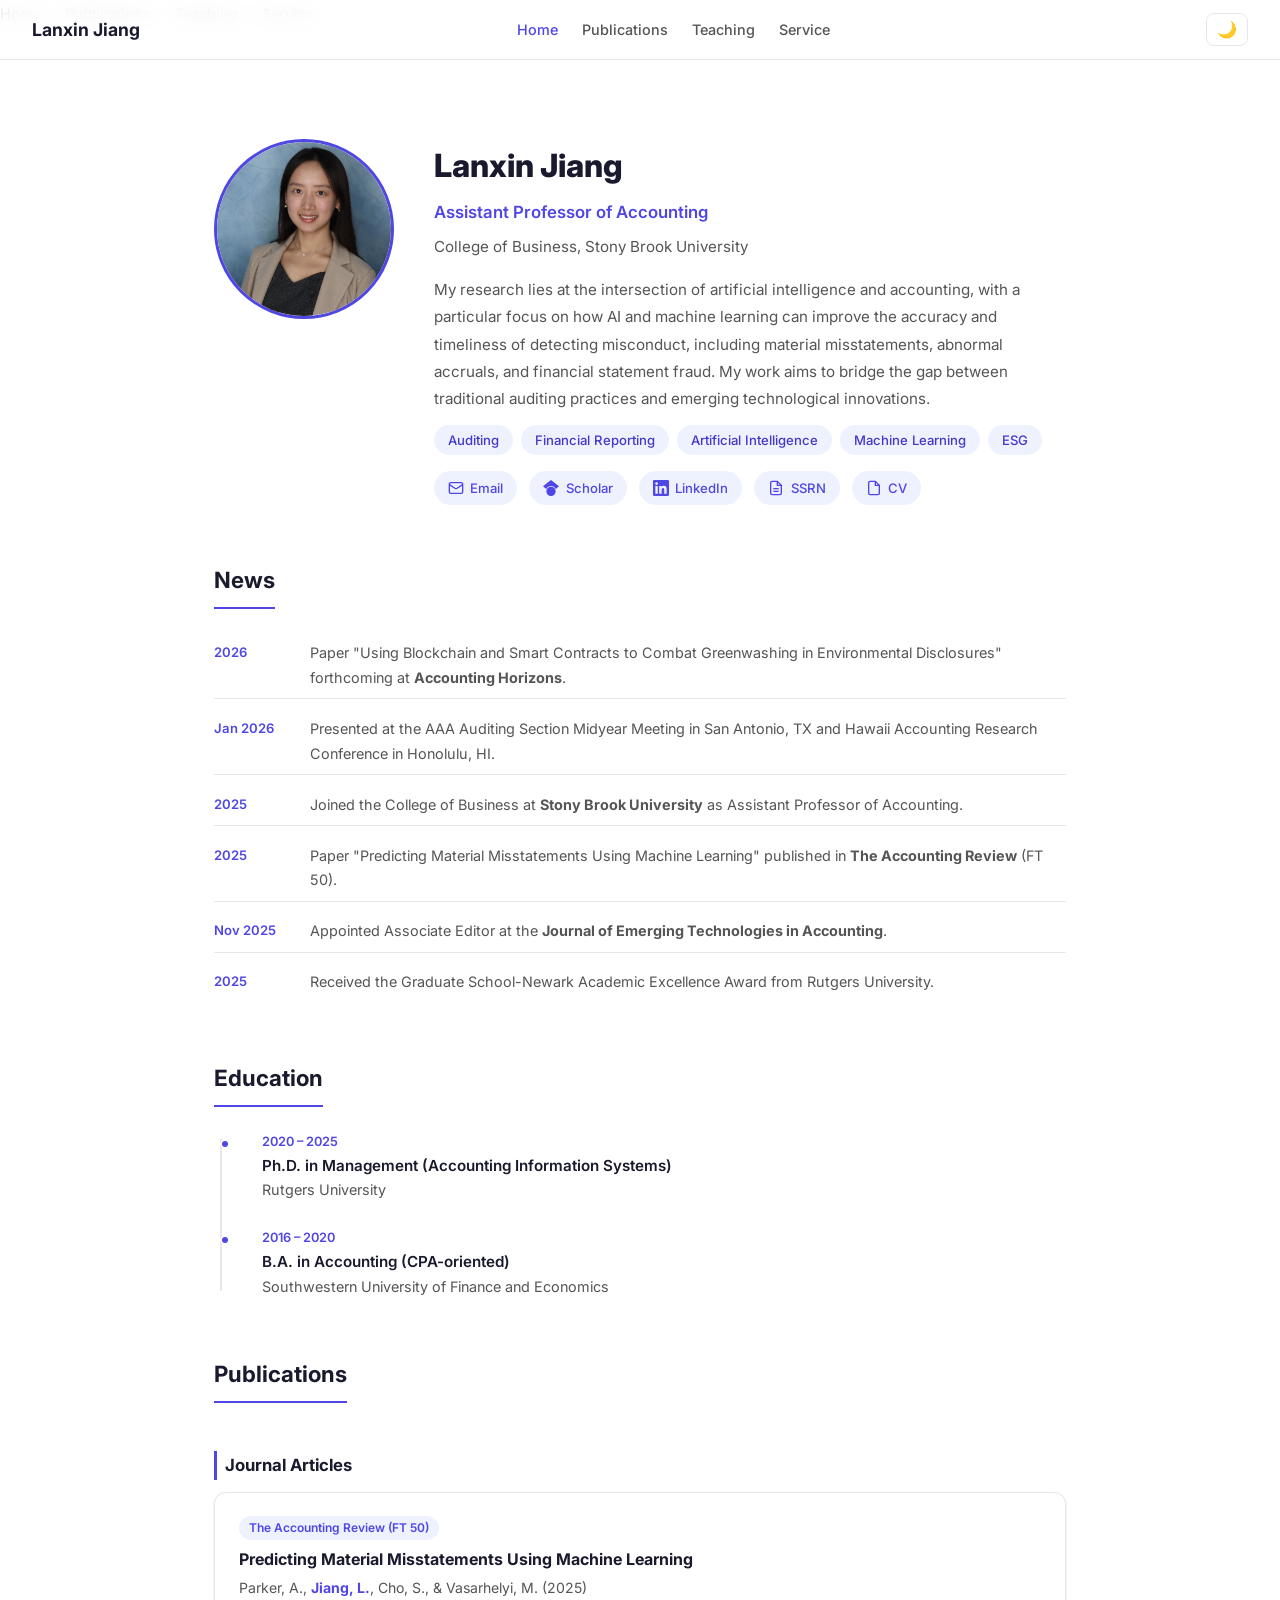
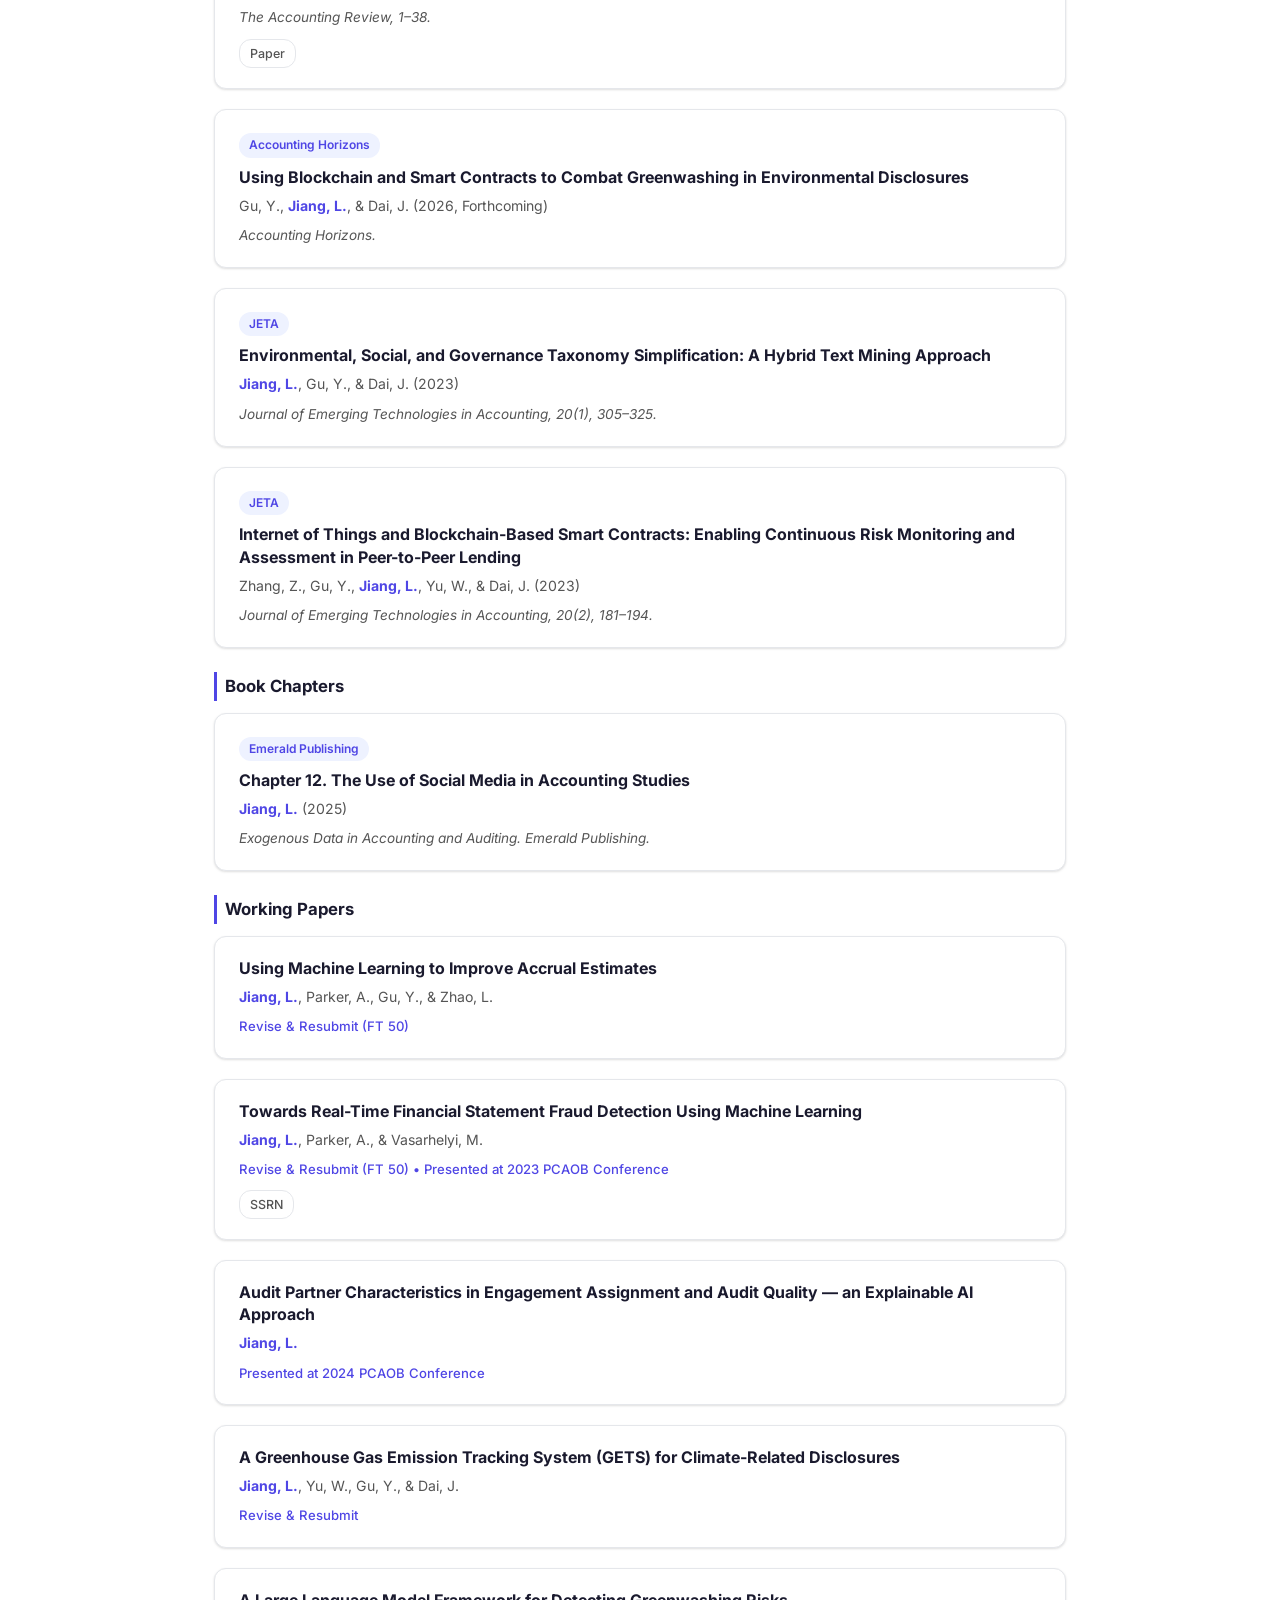
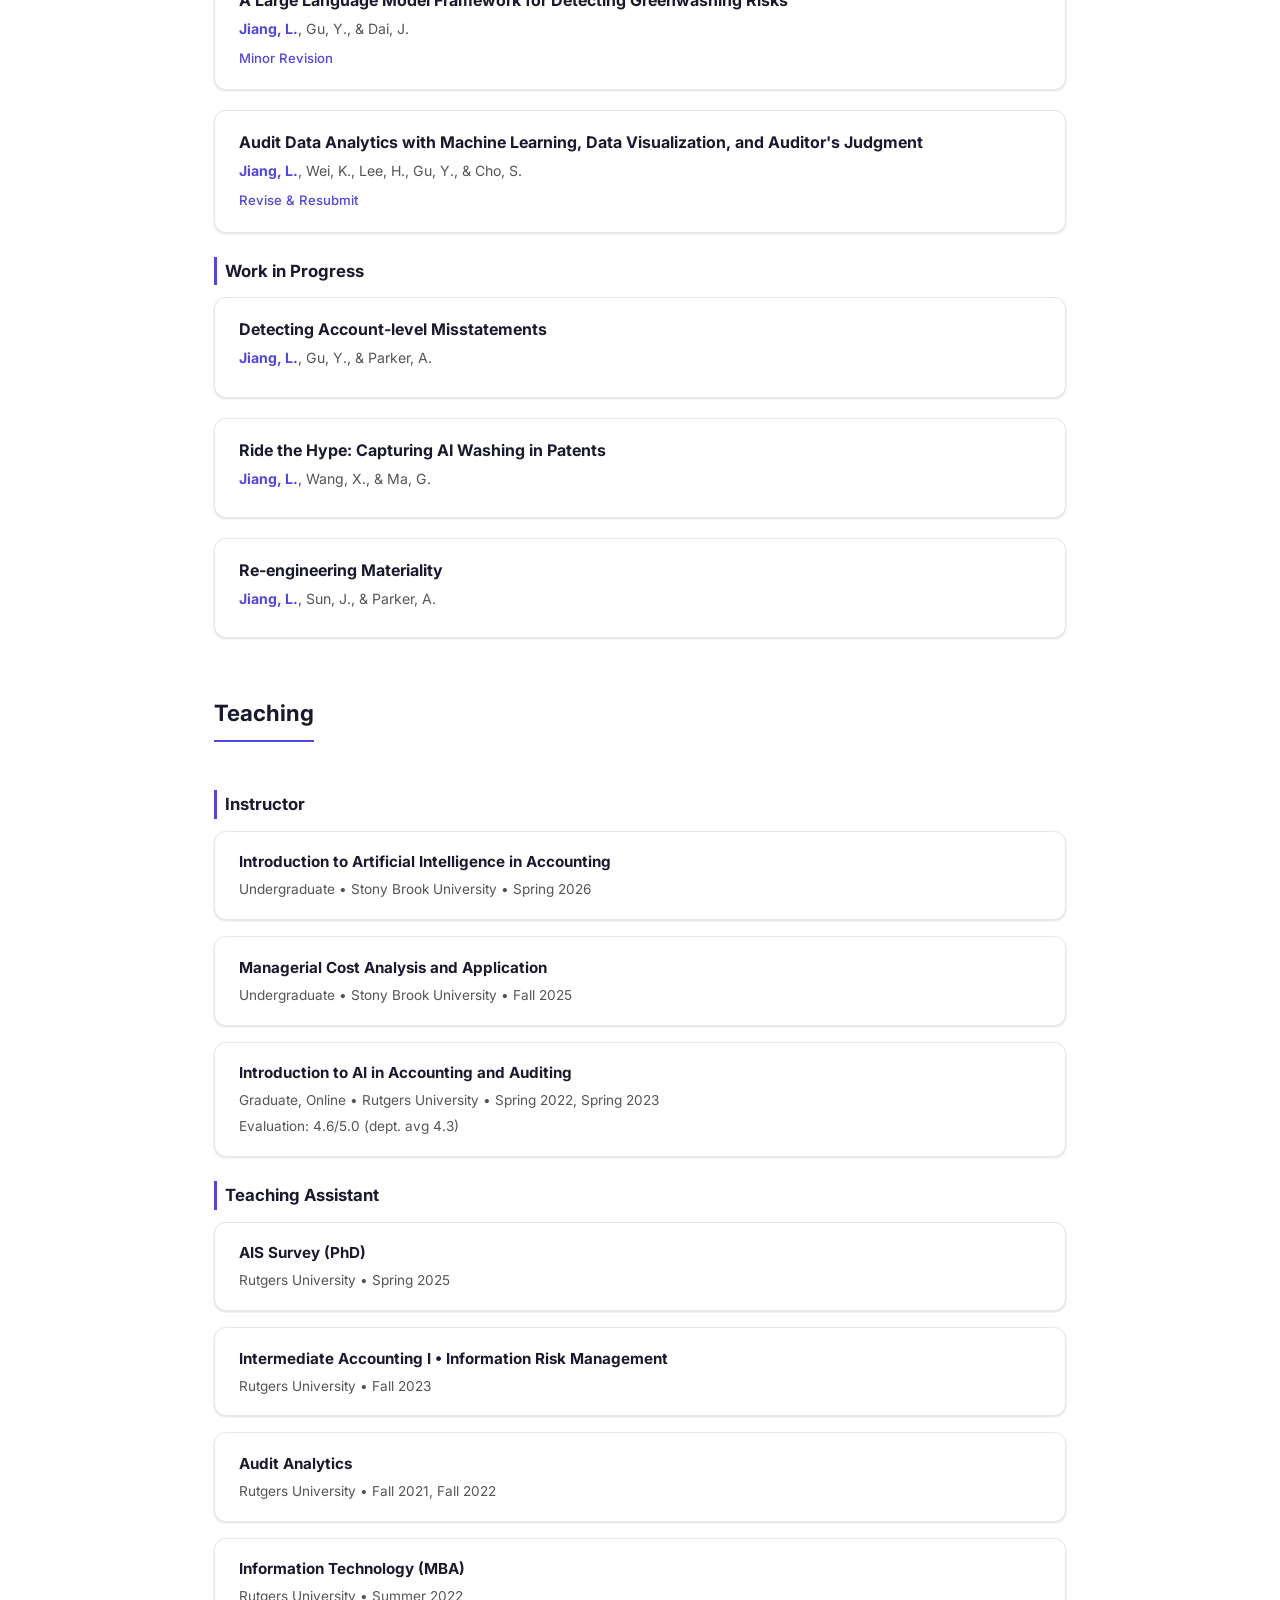
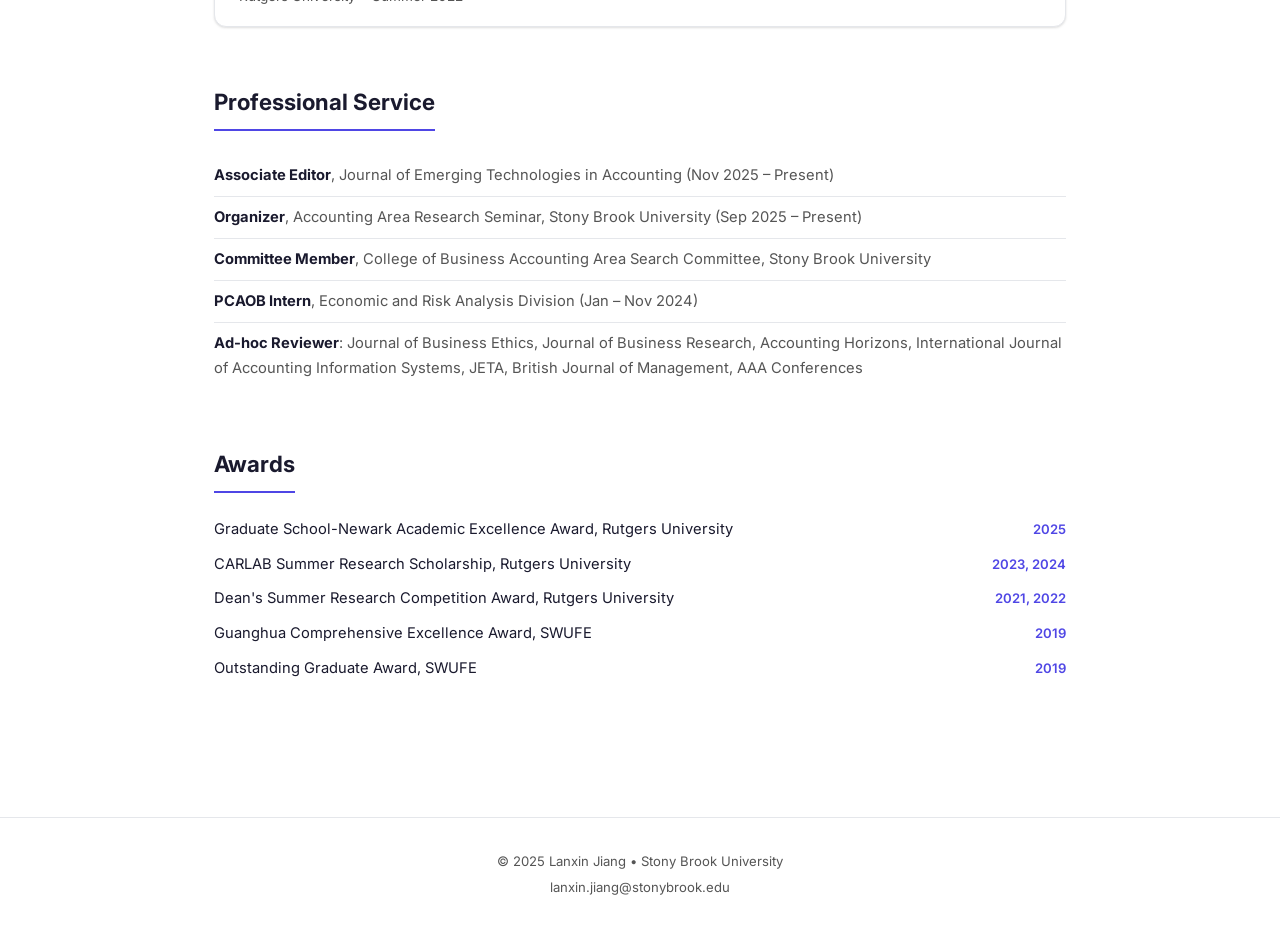
==== index.html @ afe6c214 "Initial commit: personal academic website Co-Authored-By: Claude Opus 4.6 <noreply@anthropic.com>" ====
<!DOCTYPE html>
<html lang="en" data-theme="light">
<head>
  <meta charset="UTF-8">
  <meta name="viewport" content="width=device-width, initial-scale=1.0">
  <title>Lanxin Jiang | Assistant Professor of Accounting</title>
  <meta name="description" content="Lanxin Jiang - Assistant Professor of Accounting at Stony Brook University. Research in AI, auditing, financial reporting, and ESG.">
  <link rel="preconnect" href="https://fonts.googleapis.com">
  <link rel="preconnect" href="https://fonts.gstatic.com" crossorigin>
  <link href="https://fonts.googleapis.com/css2?family=Inter:wght@400;500;600;700;800&display=swap" rel="stylesheet">
  <link rel="stylesheet" href="assets/css/style.css">
  <link rel="icon" href="data:image/svg+xml,<svg xmlns='http://www.w3.org/2000/svg' viewBox='0 0 100 100'><text y='.9em' font-size='90'>📊</text></svg>">
</head>
<body>

<!-- Navigation -->
<nav class="navbar">
  <a href="#" class="nav-brand">Lanxin Jiang</a>
  <ul class="nav-links desktop">
    <li><a href="#about" class="active">Home</a></li>
    <li><a href="#publications">Publications</a></li>
    <li><a href="#teaching">Teaching</a></li>
    <li><a href="#service">Service</a></li>
  </ul>
  <div style="display:flex;align-items:center;gap:0.75rem;">
    <button class="theme-toggle" id="theme-toggle" aria-label="Toggle theme">🌙</button>
    <button class="menu-btn" id="menu-btn" aria-label="Menu">☰</button>
  </div>
</nav>

<!-- Mobile Nav -->
<ul class="nav-links mobile hidden" id="nav-mobile">
  <li><a href="#about">Home</a></li>
  <li><a href="#publications">Publications</a></li>
  <li><a href="#teaching">Teaching</a></li>
  <li><a href="#service">Service</a></li>
</ul>

<main class="container">

  <!-- Hero Section -->
  <section class="hero" id="about">
    <img src="assets/images/avatar.jpg" alt="Lanxin Jiang" class="avatar">
    <div class="hero-text">
      <h1>Lanxin Jiang</h1>
      <p class="title">Assistant Professor of Accounting</p>
      <p class="affiliation">College of Business, Stony Brook University</p>
      <p class="bio">
        My research lies at the intersection of artificial intelligence and accounting, with a particular focus on how AI and machine learning can improve the accuracy and timeliness of detecting misconduct, including material misstatements, abnormal accruals, and financial statement fraud. My work aims to bridge the gap between traditional auditing practices and emerging technological innovations.
      </p>
      <div class="tags">
        <span class="tag">Auditing</span>
        <span class="tag">Financial Reporting</span>
        <span class="tag">Artificial Intelligence</span>
        <span class="tag">Machine Learning</span>
        <span class="tag">ESG</span>
      </div>
      <div class="social-links">
        <a href="mailto:lanxin.jiang@stonybrook.edu">
          <svg viewBox="0 0 24 24" fill="none" stroke="currentColor" stroke-width="2"><rect x="2" y="4" width="20" height="16" rx="2"/><path d="m22 7-8.97 5.7a1.94 1.94 0 0 1-2.06 0L2 7"/></svg>
          Email
        </a>
        <a href="https://scholar.google.com/citations?user=8lEhc_EAAAAJ&hl=en" target="_blank">
          <svg viewBox="0 0 24 24" fill="currentColor"><path d="M12 24a7 7 0 1 1 0-14 7 7 0 0 1 0 14zm0-24L0 9.5l4.838 3.94A8 8 0 0 1 12 9a8 8 0 0 1 7.162 4.44L24 9.5z"/></svg>
          Scholar
        </a>
        <a href="https://www.linkedin.com/in/lanxin-jiang/" target="_blank">
          <svg viewBox="0 0 24 24" fill="currentColor"><path d="M20.447 20.452h-3.554v-5.569c0-1.328-.027-3.037-1.852-3.037-1.853 0-2.136 1.445-2.136 2.939v5.667H9.351V9h3.414v1.561h.046c.477-.9 1.637-1.85 3.37-1.85 3.601 0 4.267 2.37 4.267 5.455v6.286zM5.337 7.433a2.062 2.062 0 0 1-2.063-2.065 2.064 2.064 0 1 1 2.063 2.065zm1.782 13.019H3.555V9h3.564v11.452zM22.225 0H1.771C.792 0 0 .774 0 1.729v20.542C0 23.227.792 24 1.771 24h20.451C23.2 24 24 23.227 24 22.271V1.729C24 .774 23.2 0 22.222 0h.003z"/></svg>
          LinkedIn
        </a>
        <a href="https://papers.ssrn.com/sol3/cf_dev/AbsByAuth.cfm?per_id=4017853" target="_blank">
          <svg viewBox="0 0 24 24" fill="none" stroke="currentColor" stroke-width="2"><path d="M14 2H6a2 2 0 0 0-2 2v16a2 2 0 0 0 2 2h12a2 2 0 0 0 2-2V8z"/><polyline points="14 2 14 8 20 8"/><line x1="16" y1="13" x2="8" y2="13"/><line x1="16" y1="17" x2="8" y2="17"/></svg>
          SSRN
        </a>
        <a href="https://www.stonybrook.edu/commcms/business/_cv/faculty/LANJIANG.pdf" target="_blank">
          <svg viewBox="0 0 24 24" fill="none" stroke="currentColor" stroke-width="2"><path d="M14 2H6a2 2 0 0 0-2 2v16a2 2 0 0 0 2 2h12a2 2 0 0 0 2-2V8z"/><polyline points="14 2 14 8 20 8"/></svg>
          CV
        </a>
      </div>
    </div>
  </section>

  <!-- News Section -->
  <section class="section" id="news">
    <h2 class="section-title">News</h2>
    <div class="news-list">
      <div class="news-item">
        <span class="news-date">2026</span>
        <span class="news-text">Paper "Using Blockchain and Smart Contracts to Combat Greenwashing in Environmental Disclosures" forthcoming at <strong>Accounting Horizons</strong>.</span>
      </div>
      <div class="news-item">
        <span class="news-date">Jan 2026</span>
        <span class="news-text">Presented at the AAA Auditing Section Midyear Meeting in San Antonio, TX and Hawaii Accounting Research Conference in Honolulu, HI.</span>
      </div>
      <div class="news-item">
        <span class="news-date">2025</span>
        <span class="news-text">Joined the College of Business at <strong>Stony Brook University</strong> as Assistant Professor of Accounting.</span>
      </div>
      <div class="news-item">
        <span class="news-date">2025</span>
        <span class="news-text">Paper "Predicting Material Misstatements Using Machine Learning" published in <strong>The Accounting Review</strong> (FT 50).</span>
      </div>
      <div class="news-item">
        <span class="news-date">Nov 2025</span>
        <span class="news-text">Appointed Associate Editor at the <strong>Journal of Emerging Technologies in Accounting</strong>.</span>
      </div>
      <div class="news-item">
        <span class="news-date">2025</span>
        <span class="news-text">Received the Graduate School-Newark Academic Excellence Award from Rutgers University.</span>
      </div>
    </div>
  </section>

  <!-- Education Section -->
  <section class="section" id="education">
    <h2 class="section-title">Education</h2>
    <div class="timeline">
      <div class="timeline-item">
        <div class="year">2020 &ndash; 2025</div>
        <div class="degree">Ph.D. in Management (Accounting Information Systems)</div>
        <div class="school">Rutgers University</div>
      </div>
      <div class="timeline-item">
        <div class="year">2016 &ndash; 2020</div>
        <div class="degree">B.A. in Accounting (CPA-oriented)</div>
        <div class="school">Southwestern University of Finance and Economics</div>
      </div>
    </div>
  </section>

  <!-- Publications Section -->
  <section class="section" id="publications">
    <h2 class="section-title">Publications</h2>

    <div class="pub-section-label">Journal Articles</div>
    <div class="pub-list">

      <div class="pub-card">
        <span class="pub-venue">The Accounting Review (FT 50)</span>
        <div class="pub-title">Predicting Material Misstatements Using Machine Learning</div>
        <div class="pub-authors">Parker, A., <span class="me">Jiang, L.</span>, Cho, S., &amp; Vasarhelyi, M. (2025)</div>
        <div class="pub-detail">The Accounting Review, 1&ndash;38.</div>
        <div class="pub-links">
          <a href="https://papers.ssrn.com/sol3/papers.cfm?abstract_id=4003621" target="_blank">Paper</a>
        </div>
      </div>

      <div class="pub-card">
        <span class="pub-venue">Accounting Horizons</span>
        <div class="pub-title">Using Blockchain and Smart Contracts to Combat Greenwashing in Environmental Disclosures</div>
        <div class="pub-authors">Gu, Y., <span class="me">Jiang, L.</span>, &amp; Dai, J. (2026, Forthcoming)</div>
        <div class="pub-detail">Accounting Horizons.</div>
      </div>

      <div class="pub-card">
        <span class="pub-venue">JETA</span>
        <div class="pub-title">Environmental, Social, and Governance Taxonomy Simplification: A Hybrid Text Mining Approach</div>
        <div class="pub-authors"><span class="me">Jiang, L.</span>, Gu, Y., &amp; Dai, J. (2023)</div>
        <div class="pub-detail">Journal of Emerging Technologies in Accounting, 20(1), 305&ndash;325.</div>
      </div>

      <div class="pub-card">
        <span class="pub-venue">JETA</span>
        <div class="pub-title">Internet of Things and Blockchain-Based Smart Contracts: Enabling Continuous Risk Monitoring and Assessment in Peer-to-Peer Lending</div>
        <div class="pub-authors">Zhang, Z., Gu, Y., <span class="me">Jiang, L.</span>, Yu, W., &amp; Dai, J. (2023)</div>
        <div class="pub-detail">Journal of Emerging Technologies in Accounting, 20(2), 181&ndash;194.</div>
      </div>
    </div>

    <div class="pub-section-label">Book Chapters</div>
    <div class="pub-list">
      <div class="pub-card">
        <span class="pub-venue">Emerald Publishing</span>
        <div class="pub-title">Chapter 12. The Use of Social Media in Accounting Studies</div>
        <div class="pub-authors"><span class="me">Jiang, L.</span> (2025)</div>
        <div class="pub-detail">Exogenous Data in Accounting and Auditing. Emerald Publishing.</div>
      </div>
    </div>

    <div class="pub-section-label">Working Papers</div>
    <div class="pub-list">

      <div class="pub-card">
        <div class="pub-title">Using Machine Learning to Improve Accrual Estimates</div>
        <div class="pub-authors"><span class="me">Jiang, L.</span>, Parker, A., Gu, Y., &amp; Zhao, L.</div>
        <div class="pub-note">Revise &amp; Resubmit (FT 50)</div>
      </div>

      <div class="pub-card">
        <div class="pub-title">Towards Real-Time Financial Statement Fraud Detection Using Machine Learning</div>
        <div class="pub-authors"><span class="me">Jiang, L.</span>, Parker, A., &amp; Vasarhelyi, M.</div>
        <div class="pub-note">Revise &amp; Resubmit (FT 50) &bull; Presented at 2023 PCAOB Conference</div>
        <div class="pub-links">
          <a href="https://papers.ssrn.com/sol3/papers.cfm?abstract_id=4003621" target="_blank">SSRN</a>
        </div>
      </div>

      <div class="pub-card">
        <div class="pub-title">Audit Partner Characteristics in Engagement Assignment and Audit Quality &mdash; an Explainable AI Approach</div>
        <div class="pub-authors"><span class="me">Jiang, L.</span></div>
        <div class="pub-note">Presented at 2024 PCAOB Conference</div>
      </div>

      <div class="pub-card">
        <div class="pub-title">A Greenhouse Gas Emission Tracking System (GETS) for Climate-Related Disclosures</div>
        <div class="pub-authors"><span class="me">Jiang, L.</span>, Yu, W., Gu, Y., &amp; Dai, J.</div>
        <div class="pub-note">Revise &amp; Resubmit</div>
      </div>

      <div class="pub-card">
        <div class="pub-title">A Large Language Model Framework for Detecting Greenwashing Risks</div>
        <div class="pub-authors"><span class="me">Jiang, L.</span>, Gu, Y., &amp; Dai, J.</div>
        <div class="pub-note">Minor Revision</div>
      </div>

      <div class="pub-card">
        <div class="pub-title">Audit Data Analytics with Machine Learning, Data Visualization, and Auditor's Judgment</div>
        <div class="pub-authors"><span class="me">Jiang, L.</span>, Wei, K., Lee, H., Gu, Y., &amp; Cho, S.</div>
        <div class="pub-note">Revise &amp; Resubmit</div>
      </div>
    </div>

    <div class="pub-section-label">Work in Progress</div>
    <div class="pub-list">
      <div class="pub-card">
        <div class="pub-title">Detecting Account-level Misstatements</div>
        <div class="pub-authors"><span class="me">Jiang, L.</span>, Gu, Y., &amp; Parker, A.</div>
      </div>
      <div class="pub-card">
        <div class="pub-title">Ride the Hype: Capturing AI Washing in Patents</div>
        <div class="pub-authors"><span class="me">Jiang, L.</span>, Wang, X., &amp; Ma, G.</div>
      </div>
      <div class="pub-card">
        <div class="pub-title">Re-engineering Materiality</div>
        <div class="pub-authors"><span class="me">Jiang, L.</span>, Sun, J., &amp; Parker, A.</div>
      </div>
    </div>
  </section>

  <!-- Teaching Section -->
  <section class="section" id="teaching">
    <h2 class="section-title">Teaching</h2>

    <div class="pub-section-label">Instructor</div>
    <div class="teaching-list">
      <div class="teaching-card">
        <div class="course-name">Introduction to Artificial Intelligence in Accounting</div>
        <div class="course-meta">Undergraduate &bull; Stony Brook University &bull; Spring 2026</div>
      </div>
      <div class="teaching-card">
        <div class="course-name">Managerial Cost Analysis and Application</div>
        <div class="course-meta">Undergraduate &bull; Stony Brook University &bull; Fall 2025</div>
      </div>
      <div class="teaching-card">
        <div class="course-name">Introduction to AI in Accounting and Auditing</div>
        <div class="course-meta">Graduate, Online &bull; Rutgers University &bull; Spring 2022, Spring 2023</div>
        <div class="course-meta">Evaluation: 4.6/5.0 (dept. avg 4.3)</div>
      </div>
    </div>

    <div class="pub-section-label" style="margin-top:1.5rem">Teaching Assistant</div>
    <div class="teaching-list">
      <div class="teaching-card">
        <div class="course-name">AIS Survey (PhD)</div>
        <div class="course-meta">Rutgers University &bull; Spring 2025</div>
      </div>
      <div class="teaching-card">
        <div class="course-name">Intermediate Accounting I &bull; Information Risk Management</div>
        <div class="course-meta">Rutgers University &bull; Fall 2023</div>
      </div>
      <div class="teaching-card">
        <div class="course-name">Audit Analytics</div>
        <div class="course-meta">Rutgers University &bull; Fall 2021, Fall 2022</div>
      </div>
      <div class="teaching-card">
        <div class="course-name">Information Technology (MBA)</div>
        <div class="course-meta">Rutgers University &bull; Summer 2022</div>
      </div>
    </div>
  </section>

  <!-- Service Section -->
  <section class="section" id="service">
    <h2 class="section-title">Professional Service</h2>
    <ul class="service-list">
      <li><strong>Associate Editor</strong>, Journal of Emerging Technologies in Accounting (Nov 2025 &ndash; Present)</li>
      <li><strong>Organizer</strong>, Accounting Area Research Seminar, Stony Brook University (Sep 2025 &ndash; Present)</li>
      <li><strong>Committee Member</strong>, College of Business Accounting Area Search Committee, Stony Brook University</li>
      <li><strong>PCAOB Intern</strong>, Economic and Risk Analysis Division (Jan &ndash; Nov 2024)</li>
      <li><strong>Ad-hoc Reviewer</strong>: Journal of Business Ethics, Journal of Business Research, Accounting Horizons, International Journal of Accounting Information Systems, JETA, British Journal of Management, AAA Conferences</li>
    </ul>
  </section>

  <!-- Awards Section -->
  <section class="section" id="awards">
    <h2 class="section-title">Awards</h2>
    <div class="award-list">
      <div class="award-item">
        <span class="award-name">Graduate School-Newark Academic Excellence Award, Rutgers University</span>
        <span class="award-year">2025</span>
      </div>
      <div class="award-item">
        <span class="award-name">CARLAB Summer Research Scholarship, Rutgers University</span>
        <span class="award-year">2023, 2024</span>
      </div>
      <div class="award-item">
        <span class="award-name">Dean's Summer Research Competition Award, Rutgers University</span>
        <span class="award-year">2021, 2022</span>
      </div>
      <div class="award-item">
        <span class="award-name">Guanghua Comprehensive Excellence Award, SWUFE</span>
        <span class="award-year">2019</span>
      </div>
      <div class="award-item">
        <span class="award-name">Outstanding Graduate Award, SWUFE</span>
        <span class="award-year">2019</span>
      </div>
    </div>
  </section>

</main>

<!-- Footer -->
<footer class="footer">
  <p>&copy; 2025 Lanxin Jiang &bull; Stony Brook University</p>
  <p style="margin-top:0.25rem;">lanxin.jiang@stonybrook.edu</p>
</footer>

<script src="assets/js/main.js"></script>
</body>
</html>
---- assets/css/style.css ----
/* ===== CSS Variables & Theme ===== */
:root {
  --bg: #ffffff;
  --bg-secondary: #f8f9fa;
  --text: #1a1a2e;
  --text-secondary: #555;
  --accent: #4f46e5;
  --accent-light: #6366f1;
  --accent-bg: #eef2ff;
  --border: #e5e7eb;
  --card-bg: #ffffff;
  --card-shadow: 0 1px 3px rgba(0,0,0,0.08), 0 1px 2px rgba(0,0,0,0.06);
  --card-shadow-hover: 0 4px 12px rgba(0,0,0,0.1);
  --tag-bg: #eef2ff;
  --tag-text: #4338ca;
  --nav-bg: rgba(255,255,255,0.85);
  --timeline-line: #e5e7eb;
  --section-gap: 3.5rem;
}

[data-theme="dark"] {
  --bg: #0f172a;
  --bg-secondary: #1e293b;
  --text: #e2e8f0;
  --text-secondary: #94a3b8;
  --accent: #818cf8;
  --accent-light: #a5b4fc;
  --accent-bg: rgba(99,102,241,0.15);
  --border: #334155;
  --card-bg: #1e293b;
  --card-shadow: 0 1px 3px rgba(0,0,0,0.3);
  --card-shadow-hover: 0 4px 12px rgba(0,0,0,0.4);
  --tag-bg: rgba(99,102,241,0.2);
  --tag-text: #a5b4fc;
  --nav-bg: rgba(15,23,42,0.85);
  --timeline-line: #334155;
}

/* ===== Reset & Base ===== */
*, *::before, *::after { box-sizing: border-box; margin: 0; padding: 0; }

html { scroll-behavior: smooth; }

body {
  font-family: 'Inter', -apple-system, BlinkMacSystemFont, 'Segoe UI', sans-serif;
  background: var(--bg);
  color: var(--text);
  line-height: 1.7;
  transition: background 0.3s, color 0.3s;
}

a { color: var(--accent); text-decoration: none; transition: color 0.2s; }
a:hover { color: var(--accent-light); }

img { max-width: 100%; display: block; }

/* ===== Navigation ===== */
.navbar {
  position: fixed; top: 0; left: 0; right: 0; z-index: 100;
  background: var(--nav-bg);
  backdrop-filter: blur(12px);
  border-bottom: 1px solid var(--border);
  padding: 0 2rem;
  height: 60px;
  display: flex; align-items: center; justify-content: space-between;
}

.nav-brand {
  font-weight: 700; font-size: 1.1rem; color: var(--text);
}

.nav-links { display: flex; align-items: center; gap: 1.5rem; list-style: none; }
.nav-links a { color: var(--text-secondary); font-size: 0.9rem; font-weight: 500; }
.nav-links a:hover, .nav-links a.active { color: var(--accent); }

.theme-toggle {
  background: none; border: 1px solid var(--border); border-radius: 8px;
  padding: 6px 10px; cursor: pointer; font-size: 1rem;
  color: var(--text); transition: all 0.2s;
}
.theme-toggle:hover { border-color: var(--accent); }

.menu-btn { display: none; background: none; border: none; font-size: 1.4rem; cursor: pointer; color: var(--text); }

/* ===== Main Container ===== */
.container { max-width: 900px; margin: 0 auto; padding: 80px 1.5rem 3rem; }

/* ===== Hero / Profile ===== */
.hero {
  display: flex; align-items: flex-start; gap: 2.5rem;
  padding: 2rem 0 var(--section-gap);
}

.avatar {
  width: 180px; height: 180px; border-radius: 50%;
  object-fit: cover;
  border: 3px solid var(--accent);
  flex-shrink: 0;
}

.hero-text h1 { font-size: 2rem; font-weight: 800; margin-bottom: 0.25rem; }
.hero-text .title { color: var(--accent); font-weight: 600; margin-bottom: 0.5rem; font-size: 1.05rem; }
.hero-text .affiliation { color: var(--text-secondary); margin-bottom: 1rem; font-size: 0.95rem; }
.hero-text .bio { color: var(--text-secondary); font-size: 0.95rem; line-height: 1.8; }

.social-links { display: flex; gap: 0.75rem; margin-top: 1rem; flex-wrap: wrap; }
.social-links a {
  display: inline-flex; align-items: center; gap: 0.4rem;
  padding: 6px 14px; border-radius: 20px; font-size: 0.82rem; font-weight: 500;
  background: var(--accent-bg); color: var(--accent);
  transition: all 0.2s;
}
.social-links a:hover { background: var(--accent); color: #fff; }
.social-links a svg { width: 16px; height: 16px; }

/* ===== Section Headings ===== */
.section { margin-bottom: var(--section-gap); }

.section-title {
  font-size: 1.4rem; font-weight: 700; margin-bottom: 1.5rem;
  padding-bottom: 0.5rem;
  border-bottom: 2px solid var(--accent);
  display: inline-block;
}

/* ===== Research Interest Tags ===== */
.tags { display: flex; flex-wrap: wrap; gap: 0.5rem; margin-top: 0.75rem; }
.tag {
  background: var(--tag-bg); color: var(--tag-text);
  padding: 4px 14px; border-radius: 20px; font-size: 0.82rem; font-weight: 500;
}

/* ===== Education & Experience Timeline ===== */
.timeline { position: relative; padding-left: 2rem; }
.timeline::before {
  content: ''; position: absolute; left: 6px; top: 8px; bottom: 8px;
  width: 2px; background: var(--timeline-line);
}
.timeline-item {
  position: relative; margin-bottom: 1.5rem; padding-left: 1rem;
}
.timeline-item::before {
  content: ''; position: absolute; left: -1.65rem; top: 8px;
  width: 10px; height: 10px; border-radius: 50%;
  background: var(--accent); border: 2px solid var(--bg);
}
.timeline-item .year { font-size: 0.8rem; color: var(--accent); font-weight: 600; }
.timeline-item .degree { font-weight: 600; font-size: 0.95rem; }
.timeline-item .school { color: var(--text-secondary); font-size: 0.9rem; }

/* ===== Publications ===== */
.pub-list { display: flex; flex-direction: column; gap: 1.25rem; }

.pub-card {
  background: var(--card-bg);
  border: 1px solid var(--border);
  border-radius: 12px;
  padding: 1.25rem 1.5rem;
  box-shadow: var(--card-shadow);
  transition: box-shadow 0.2s, transform 0.2s;
}
.pub-card:hover { box-shadow: var(--card-shadow-hover); transform: translateY(-1px); }

.pub-card .pub-venue {
  display: inline-block; font-size: 0.75rem; font-weight: 600;
  padding: 2px 10px; border-radius: 12px;
  background: var(--accent-bg); color: var(--accent);
  margin-bottom: 0.5rem;
}

.pub-card .pub-title { font-weight: 700; font-size: 1rem; margin-bottom: 0.35rem; line-height: 1.4; }
.pub-card .pub-authors { color: var(--text-secondary); font-size: 0.88rem; margin-bottom: 0.4rem; }
.pub-card .pub-authors .me { font-weight: 700; color: var(--accent); }
.pub-card .pub-detail { font-size: 0.85rem; color: var(--text-secondary); font-style: italic; }

.pub-links { display: flex; gap: 0.5rem; margin-top: 0.6rem; flex-wrap: wrap; }
.pub-links a {
  font-size: 0.78rem; padding: 3px 10px; border-radius: 12px;
  border: 1px solid var(--border); color: var(--text-secondary); font-weight: 500;
}
.pub-links a:hover { border-color: var(--accent); color: var(--accent); }

.pub-section-label {
  font-size: 1.05rem; font-weight: 700; color: var(--text);
  margin: 1.5rem 0 0.75rem; padding-left: 0.5rem;
  border-left: 3px solid var(--accent);
}

.pub-note {
  font-size: 0.82rem; color: var(--accent); font-weight: 500; margin-top: 0.25rem;
}

/* ===== Teaching ===== */
.teaching-list { display: flex; flex-direction: column; gap: 1rem; }

.teaching-card {
  background: var(--card-bg); border: 1px solid var(--border);
  border-radius: 12px; padding: 1.1rem 1.5rem;
  box-shadow: var(--card-shadow);
}
.teaching-card .course-name { font-weight: 700; font-size: 0.95rem; }
.teaching-card .course-meta { color: var(--text-secondary); font-size: 0.85rem; margin-top: 0.2rem; }

/* ===== Awards ===== */
.award-list { display: flex; flex-direction: column; gap: 0.6rem; }
.award-item { display: flex; justify-content: space-between; align-items: baseline; gap: 1rem; }
.award-item .award-name { font-size: 0.92rem; }
.award-item .award-year { font-size: 0.82rem; color: var(--accent); font-weight: 600; white-space: nowrap; }

/* ===== Service ===== */
.service-list { list-style: none; }
.service-list li {
  padding: 0.5rem 0; font-size: 0.92rem;
  border-bottom: 1px solid var(--border);
  color: var(--text-secondary);
}
.service-list li:last-child { border-bottom: none; }
.service-list li strong { color: var(--text); }

/* ===== News ===== */
.news-list { display: flex; flex-direction: column; gap: 0.6rem; }
.news-item {
  display: flex; gap: 1rem; padding: 0.5rem 0;
  border-bottom: 1px solid var(--border);
  font-size: 0.9rem;
}
.news-item:last-child { border-bottom: none; }
.news-item .news-date { color: var(--accent); font-weight: 600; white-space: nowrap; font-size: 0.82rem; min-width: 80px; }
.news-item .news-text { color: var(--text-secondary); }

/* ===== Footer ===== */
.footer {
  text-align: center; padding: 2rem 0; margin-top: 2rem;
  border-top: 1px solid var(--border);
  color: var(--text-secondary); font-size: 0.82rem;
}

/* ===== Responsive ===== */
@media (max-width: 768px) {
  .hero { flex-direction: column; align-items: center; text-align: center; gap: 1.5rem; }
  .avatar { width: 140px; height: 140px; }
  .social-links { justify-content: center; }
  .tags { justify-content: center; }
  .container { padding: 70px 1rem 2rem; }
  .nav-links.desktop { display: none; }
  .menu-btn { display: block; }
  .nav-links.mobile {
    position: fixed; top: 60px; left: 0; right: 0;
    background: var(--nav-bg); backdrop-filter: blur(12px);
    flex-direction: column; padding: 1rem; gap: 1rem;
    border-bottom: 1px solid var(--border);
  }
  .nav-links.mobile.hidden { display: none; }
  .award-item { flex-direction: column; gap: 0.1rem; }
  .news-item { flex-direction: column; gap: 0.2rem; }
}

@media (min-width: 769px) {
  .menu-btn { display: none; }
  .nav-mobile { display: none !important; }
}
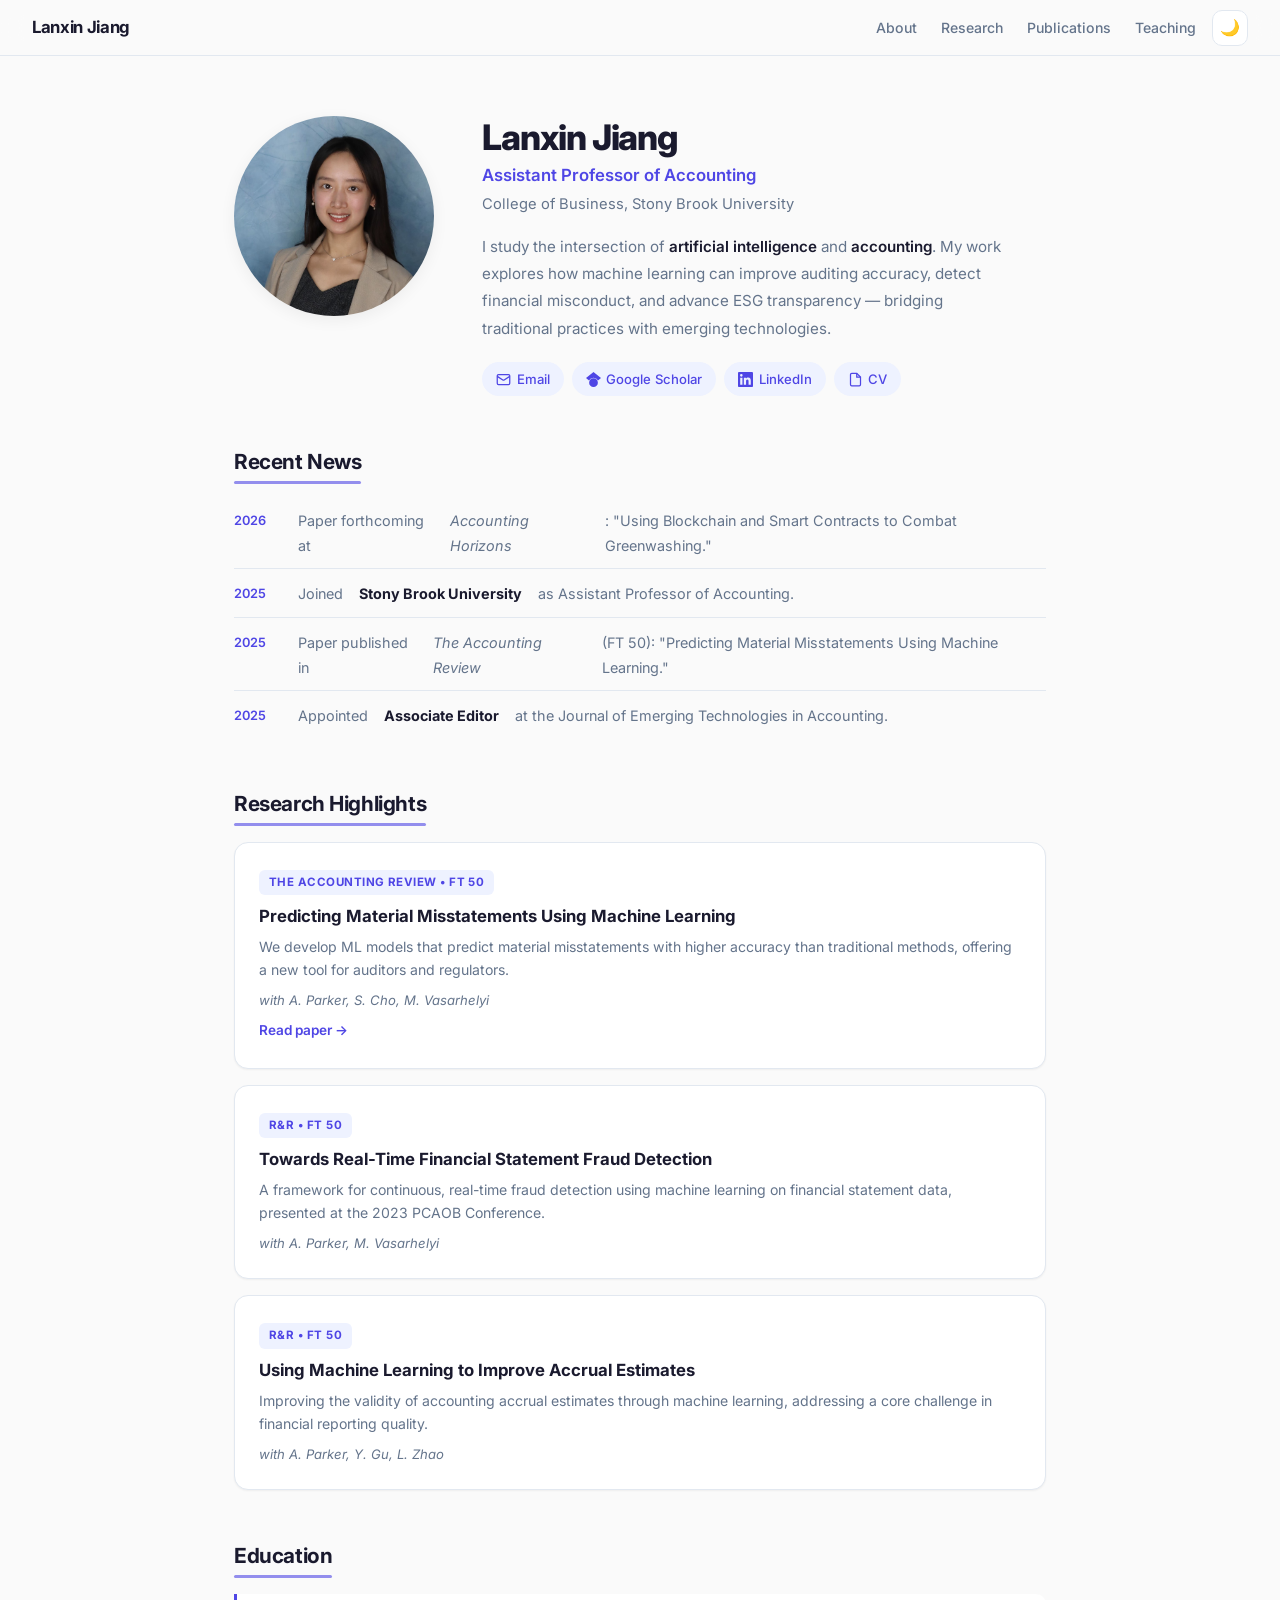
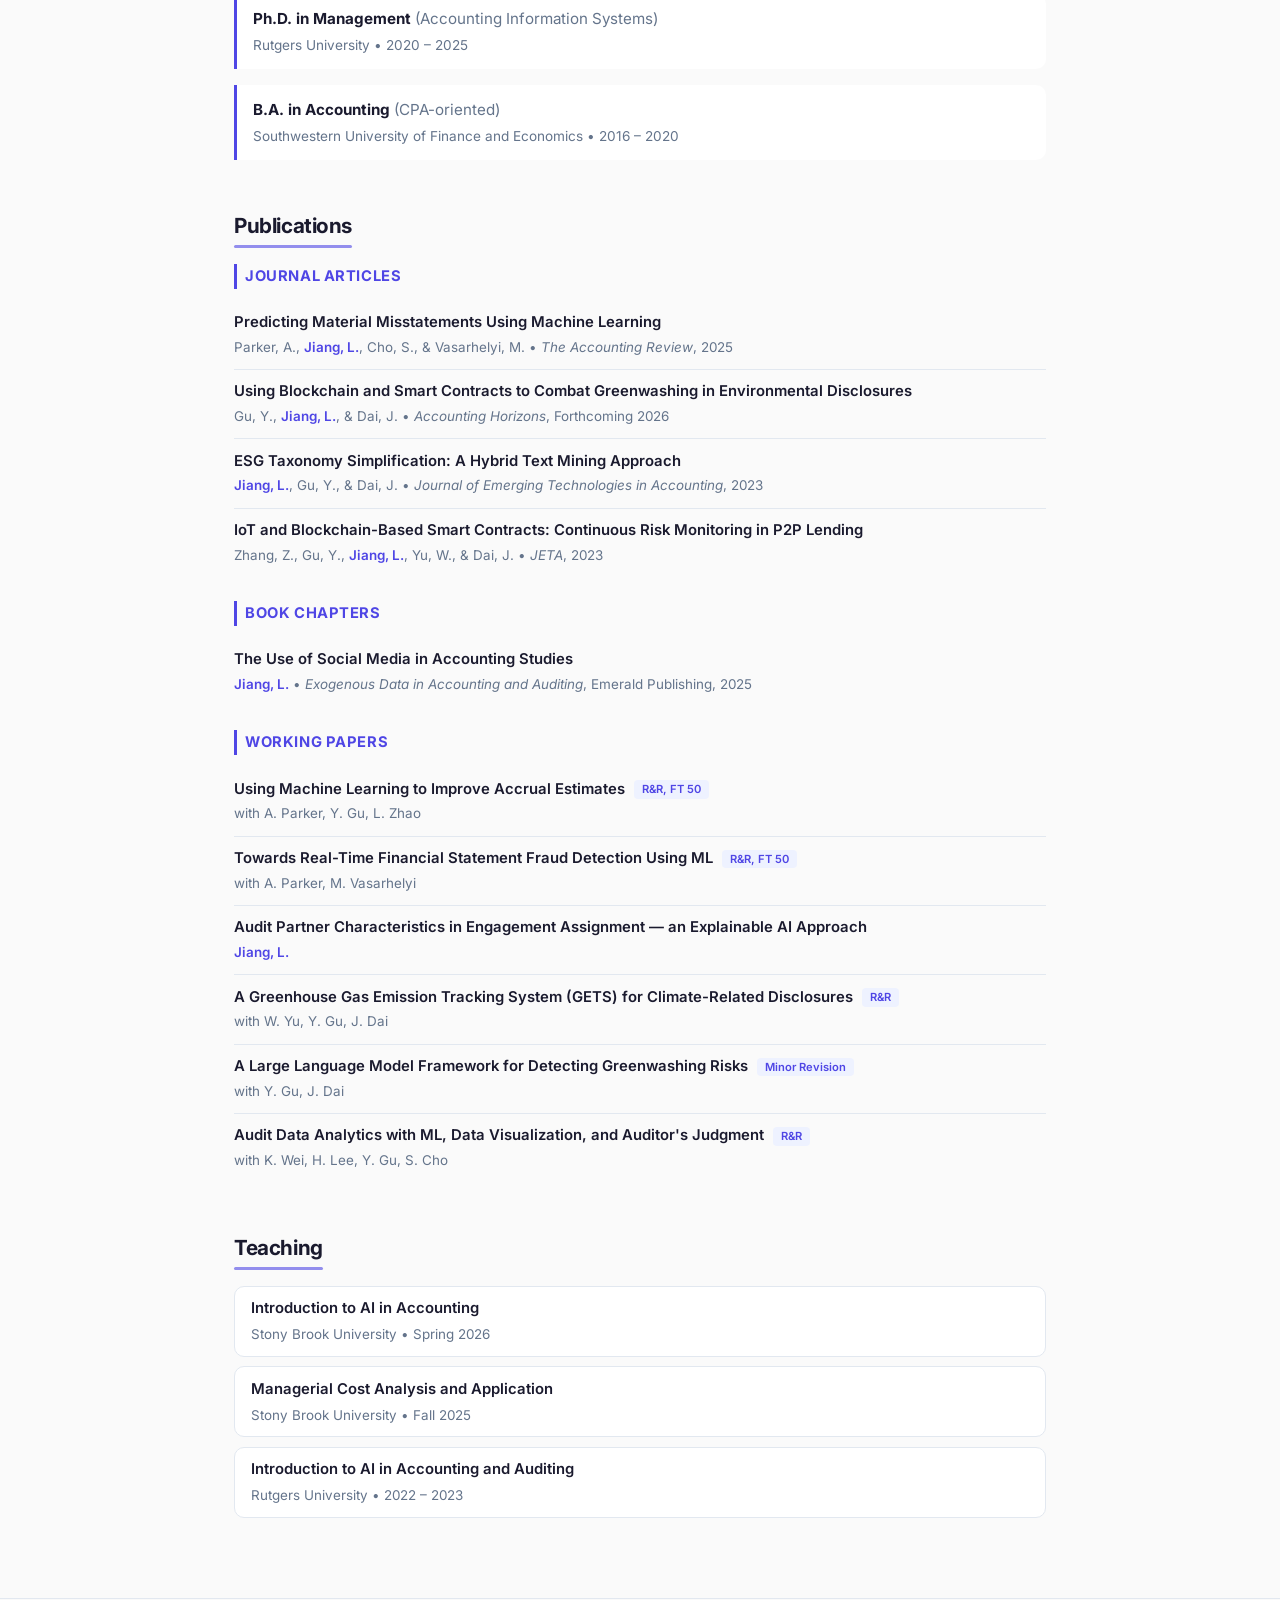
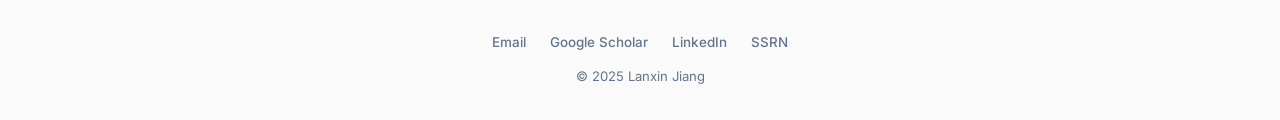
==== commit 34101c63: "Redesign as modern personal homepage with user's headshot - Simplified layout: hero, news, research " ====
--- a/index.html
+++ b/index.html
@@ -3,76 +3,70 @@
 <head>
   <meta charset="UTF-8">
   <meta name="viewport" content="width=device-width, initial-scale=1.0">
-  <title>Lanxin Jiang | Assistant Professor of Accounting</title>
-  <meta name="description" content="Lanxin Jiang - Assistant Professor of Accounting at Stony Brook University. Research in AI, auditing, financial reporting, and ESG.">
+  <title>Lanxin Jiang</title>
+  <meta name="description" content="Lanxin Jiang - Assistant Professor of Accounting at Stony Brook University.">
   <link rel="preconnect" href="https://fonts.googleapis.com">
   <link rel="preconnect" href="https://fonts.gstatic.com" crossorigin>
   <link href="https://fonts.googleapis.com/css2?family=Inter:wght@400;500;600;700;800&display=swap" rel="stylesheet">
   <link rel="stylesheet" href="assets/css/style.css">
-  <link rel="icon" href="data:image/svg+xml,<svg xmlns='http://www.w3.org/2000/svg' viewBox='0 0 100 100'><text y='.9em' font-size='90'>📊</text></svg>">
+  <link rel="icon" href="data:image/svg+xml,<svg xmlns='http://www.w3.org/2000/svg' viewBox='0 0 100 100'><text y='.9em' font-size='90'>L</text></svg>">
 </head>
 <body>
 
 <!-- Navigation -->
 <nav class="navbar">
   <a href="#" class="nav-brand">Lanxin Jiang</a>
-  <ul class="nav-links desktop">
-    <li><a href="#about" class="active">Home</a></li>
-    <li><a href="#publications">Publications</a></li>
-    <li><a href="#teaching">Teaching</a></li>
-    <li><a href="#service">Service</a></li>
-  </ul>
-  <div style="display:flex;align-items:center;gap:0.75rem;">
-    <button class="theme-toggle" id="theme-toggle" aria-label="Toggle theme">🌙</button>
-    <button class="menu-btn" id="menu-btn" aria-label="Menu">☰</button>
+  <div class="nav-right">
+    <ul class="nav-links" id="nav-desktop">
+      <li><a href="#about">About</a></li>
+      <li><a href="#research">Research</a></li>
+      <li><a href="#publications">Publications</a></li>
+      <li><a href="#teaching">Teaching</a></li>
+    </ul>
+    <button class="theme-toggle" id="theme-toggle" aria-label="Toggle theme"></button>
+    <button class="menu-btn" id="menu-btn" aria-label="Menu">
+      <svg width="22" height="22" viewBox="0 0 24 24" fill="none" stroke="currentColor" stroke-width="2"><line x1="3" y1="6" x2="21" y2="6"/><line x1="3" y1="12" x2="21" y2="12"/><line x1="3" y1="18" x2="21" y2="18"/></svg>
+    </button>
   </div>
 </nav>
 
 <!-- Mobile Nav -->
-<ul class="nav-links mobile hidden" id="nav-mobile">
-  <li><a href="#about">Home</a></li>
-  <li><a href="#publications">Publications</a></li>
-  <li><a href="#teaching">Teaching</a></li>
-  <li><a href="#service">Service</a></li>
-</ul>
+<div class="nav-mobile hidden" id="nav-mobile">
+  <a href="#about">About</a>
+  <a href="#research">Research</a>
+  <a href="#publications">Publications</a>
+  <a href="#teaching">Teaching</a>
+</div>
 
 <main class="container">
 
-  <!-- Hero Section -->
+  <!-- ===== Hero ===== -->
   <section class="hero" id="about">
-    <img src="assets/images/avatar.jpg" alt="Lanxin Jiang" class="avatar">
-    <div class="hero-text">
+    <div class="hero-photo">
+      <img src="assets/images/avatar.jpg" alt="Lanxin Jiang" class="avatar">
+    </div>
+    <div class="hero-content">
       <h1>Lanxin Jiang</h1>
-      <p class="title">Assistant Professor of Accounting</p>
+      <p class="subtitle">Assistant Professor of Accounting</p>
       <p class="affiliation">College of Business, Stony Brook University</p>
-      <p class="bio">
-        My research lies at the intersection of artificial intelligence and accounting, with a particular focus on how AI and machine learning can improve the accuracy and timeliness of detecting misconduct, including material misstatements, abnormal accruals, and financial statement fraud. My work aims to bridge the gap between traditional auditing practices and emerging technological innovations.
+      <p class="intro">
+        I study the intersection of <strong>artificial intelligence</strong> and <strong>accounting</strong>.
+        My work explores how machine learning can improve auditing accuracy, detect financial misconduct, and advance ESG transparency &mdash; bridging traditional practices with emerging technologies.
       </p>
-      <div class="tags">
-        <span class="tag">Auditing</span>
-        <span class="tag">Financial Reporting</span>
-        <span class="tag">Artificial Intelligence</span>
-        <span class="tag">Machine Learning</span>
-        <span class="tag">ESG</span>
-      </div>
-      <div class="social-links">
-        <a href="mailto:lanxin.jiang@stonybrook.edu">
+      <div class="link-row">
+        <a href="mailto:lanxin.jiang@stonybrook.edu" class="link-pill">
           <svg viewBox="0 0 24 24" fill="none" stroke="currentColor" stroke-width="2"><rect x="2" y="4" width="20" height="16" rx="2"/><path d="m22 7-8.97 5.7a1.94 1.94 0 0 1-2.06 0L2 7"/></svg>
           Email
         </a>
-        <a href="https://scholar.google.com/citations?user=8lEhc_EAAAAJ&hl=en" target="_blank">
+        <a href="https://scholar.google.com/citations?user=8lEhc_EAAAAJ&hl=en" target="_blank" class="link-pill">
           <svg viewBox="0 0 24 24" fill="currentColor"><path d="M12 24a7 7 0 1 1 0-14 7 7 0 0 1 0 14zm0-24L0 9.5l4.838 3.94A8 8 0 0 1 12 9a8 8 0 0 1 7.162 4.44L24 9.5z"/></svg>
-          Scholar
-        </a>
-        <a href="https://www.linkedin.com/in/lanxin-jiang/" target="_blank">
+          Google Scholar
+        </a>
+        <a href="https://www.linkedin.com/in/lanxin-jiang/" target="_blank" class="link-pill">
           <svg viewBox="0 0 24 24" fill="currentColor"><path d="M20.447 20.452h-3.554v-5.569c0-1.328-.027-3.037-1.852-3.037-1.853 0-2.136 1.445-2.136 2.939v5.667H9.351V9h3.414v1.561h.046c.477-.9 1.637-1.85 3.37-1.85 3.601 0 4.267 2.37 4.267 5.455v6.286zM5.337 7.433a2.062 2.062 0 0 1-2.063-2.065 2.064 2.064 0 1 1 2.063 2.065zm1.782 13.019H3.555V9h3.564v11.452zM22.225 0H1.771C.792 0 0 .774 0 1.729v20.542C0 23.227.792 24 1.771 24h20.451C23.2 24 24 23.227 24 22.271V1.729C24 .774 23.2 0 22.222 0h.003z"/></svg>
           LinkedIn
         </a>
-        <a href="https://papers.ssrn.com/sol3/cf_dev/AbsByAuth.cfm?per_id=4017853" target="_blank">
-          <svg viewBox="0 0 24 24" fill="none" stroke="currentColor" stroke-width="2"><path d="M14 2H6a2 2 0 0 0-2 2v16a2 2 0 0 0 2 2h12a2 2 0 0 0 2-2V8z"/><polyline points="14 2 14 8 20 8"/><line x1="16" y1="13" x2="8" y2="13"/><line x1="16" y1="17" x2="8" y2="17"/></svg>
-          SSRN
-        </a>
-        <a href="https://www.stonybrook.edu/commcms/business/_cv/faculty/LANJIANG.pdf" target="_blank">
+        <a href="https://www.stonybrook.edu/commcms/business/_cv/faculty/LANJIANG.pdf" target="_blank" class="link-pill">
           <svg viewBox="0 0 24 24" fill="none" stroke="currentColor" stroke-width="2"><path d="M14 2H6a2 2 0 0 0-2 2v16a2 2 0 0 0 2 2h12a2 2 0 0 0 2-2V8z"/><polyline points="14 2 14 8 20 8"/></svg>
           CV
         </a>
@@ -80,240 +74,142 @@
     </div>
   </section>
 
-  <!-- News Section -->
+  <!-- ===== News ===== -->
   <section class="section" id="news">
-    <h2 class="section-title">News</h2>
-    <div class="news-list">
-      <div class="news-item">
-        <span class="news-date">2026</span>
-        <span class="news-text">Paper "Using Blockchain and Smart Contracts to Combat Greenwashing in Environmental Disclosures" forthcoming at <strong>Accounting Horizons</strong>.</span>
-      </div>
-      <div class="news-item">
-        <span class="news-date">Jan 2026</span>
-        <span class="news-text">Presented at the AAA Auditing Section Midyear Meeting in San Antonio, TX and Hawaii Accounting Research Conference in Honolulu, HI.</span>
-      </div>
-      <div class="news-item">
-        <span class="news-date">2025</span>
-        <span class="news-text">Joined the College of Business at <strong>Stony Brook University</strong> as Assistant Professor of Accounting.</span>
-      </div>
-      <div class="news-item">
-        <span class="news-date">2025</span>
-        <span class="news-text">Paper "Predicting Material Misstatements Using Machine Learning" published in <strong>The Accounting Review</strong> (FT 50).</span>
-      </div>
-      <div class="news-item">
-        <span class="news-date">Nov 2025</span>
-        <span class="news-text">Appointed Associate Editor at the <strong>Journal of Emerging Technologies in Accounting</strong>.</span>
-      </div>
-      <div class="news-item">
-        <span class="news-date">2025</span>
-        <span class="news-text">Received the Graduate School-Newark Academic Excellence Award from Rutgers University.</span>
-      </div>
-    </div>
-  </section>
-
-  <!-- Education Section -->
+    <h2 class="heading">Recent News</h2>
+    <div class="news-grid">
+      <div class="news-entry"><span class="news-date">2026</span> Paper forthcoming at <em>Accounting Horizons</em>: "Using Blockchain and Smart Contracts to Combat Greenwashing."</div>
+      <div class="news-entry"><span class="news-date">2025</span> Joined <strong>Stony Brook University</strong> as Assistant Professor of Accounting.</div>
+      <div class="news-entry"><span class="news-date">2025</span> Paper published in <em>The Accounting Review</em> (FT 50): "Predicting Material Misstatements Using Machine Learning."</div>
+      <div class="news-entry"><span class="news-date">2025</span> Appointed <strong>Associate Editor</strong> at the Journal of Emerging Technologies in Accounting.</div>
+    </div>
+  </section>
+
+  <!-- ===== Research Highlights ===== -->
+  <section class="section" id="research">
+    <h2 class="heading">Research Highlights</h2>
+    <div class="highlight-grid">
+
+      <div class="highlight-card">
+        <div class="highlight-badge">The Accounting Review &bull; FT 50</div>
+        <h3>Predicting Material Misstatements Using Machine Learning</h3>
+        <p>We develop ML models that predict material misstatements with higher accuracy than traditional methods, offering a new tool for auditors and regulators.</p>
+        <div class="highlight-authors">with A. Parker, S. Cho, M. Vasarhelyi</div>
+        <a href="https://papers.ssrn.com/sol3/papers.cfm?abstract_id=4003621" target="_blank" class="read-link">Read paper &rarr;</a>
+      </div>
+
+      <div class="highlight-card">
+        <div class="highlight-badge">R&R &bull; FT 50</div>
+        <h3>Towards Real-Time Financial Statement Fraud Detection</h3>
+        <p>A framework for continuous, real-time fraud detection using machine learning on financial statement data, presented at the 2023 PCAOB Conference.</p>
+        <div class="highlight-authors">with A. Parker, M. Vasarhelyi</div>
+      </div>
+
+      <div class="highlight-card">
+        <div class="highlight-badge">R&R &bull; FT 50</div>
+        <h3>Using Machine Learning to Improve Accrual Estimates</h3>
+        <p>Improving the validity of accounting accrual estimates through machine learning, addressing a core challenge in financial reporting quality.</p>
+        <div class="highlight-authors">with A. Parker, Y. Gu, L. Zhao</div>
+      </div>
+
+    </div>
+  </section>
+
+  <!-- ===== Education ===== -->
   <section class="section" id="education">
-    <h2 class="section-title">Education</h2>
-    <div class="timeline">
-      <div class="timeline-item">
-        <div class="year">2020 &ndash; 2025</div>
-        <div class="degree">Ph.D. in Management (Accounting Information Systems)</div>
-        <div class="school">Rutgers University</div>
-      </div>
-      <div class="timeline-item">
-        <div class="year">2016 &ndash; 2020</div>
-        <div class="degree">B.A. in Accounting (CPA-oriented)</div>
-        <div class="school">Southwestern University of Finance and Economics</div>
-      </div>
-    </div>
-  </section>
-
-  <!-- Publications Section -->
+    <h2 class="heading">Education</h2>
+    <div class="edu-grid">
+      <div class="edu-item">
+        <div class="edu-degree">Ph.D. in Management <span class="edu-field">(Accounting Information Systems)</span></div>
+        <div class="edu-school">Rutgers University &bull; 2020 &ndash; 2025</div>
+      </div>
+      <div class="edu-item">
+        <div class="edu-degree">B.A. in Accounting <span class="edu-field">(CPA-oriented)</span></div>
+        <div class="edu-school">Southwestern University of Finance and Economics &bull; 2016 &ndash; 2020</div>
+      </div>
+    </div>
+  </section>
+
+  <!-- ===== Publications ===== -->
   <section class="section" id="publications">
-    <h2 class="section-title">Publications</h2>
-
-    <div class="pub-section-label">Journal Articles</div>
-    <div class="pub-list">
-
-      <div class="pub-card">
-        <span class="pub-venue">The Accounting Review (FT 50)</span>
+    <h2 class="heading">Publications</h2>
+
+    <div class="pub-group">
+      <h3 class="pub-group-title">Journal Articles</h3>
+
+      <div class="pub">
         <div class="pub-title">Predicting Material Misstatements Using Machine Learning</div>
-        <div class="pub-authors">Parker, A., <span class="me">Jiang, L.</span>, Cho, S., &amp; Vasarhelyi, M. (2025)</div>
-        <div class="pub-detail">The Accounting Review, 1&ndash;38.</div>
-        <div class="pub-links">
-          <a href="https://papers.ssrn.com/sol3/papers.cfm?abstract_id=4003621" target="_blank">Paper</a>
-        </div>
-      </div>
-
-      <div class="pub-card">
-        <span class="pub-venue">Accounting Horizons</span>
+        <div class="pub-meta">Parker, A., <strong>Jiang, L.</strong>, Cho, S., &amp; Vasarhelyi, M. &bull; <em>The Accounting Review</em>, 2025</div>
+      </div>
+
+      <div class="pub">
         <div class="pub-title">Using Blockchain and Smart Contracts to Combat Greenwashing in Environmental Disclosures</div>
-        <div class="pub-authors">Gu, Y., <span class="me">Jiang, L.</span>, &amp; Dai, J. (2026, Forthcoming)</div>
-        <div class="pub-detail">Accounting Horizons.</div>
-      </div>
-
-      <div class="pub-card">
-        <span class="pub-venue">JETA</span>
-        <div class="pub-title">Environmental, Social, and Governance Taxonomy Simplification: A Hybrid Text Mining Approach</div>
-        <div class="pub-authors"><span class="me">Jiang, L.</span>, Gu, Y., &amp; Dai, J. (2023)</div>
-        <div class="pub-detail">Journal of Emerging Technologies in Accounting, 20(1), 305&ndash;325.</div>
-      </div>
-
-      <div class="pub-card">
-        <span class="pub-venue">JETA</span>
-        <div class="pub-title">Internet of Things and Blockchain-Based Smart Contracts: Enabling Continuous Risk Monitoring and Assessment in Peer-to-Peer Lending</div>
-        <div class="pub-authors">Zhang, Z., Gu, Y., <span class="me">Jiang, L.</span>, Yu, W., &amp; Dai, J. (2023)</div>
-        <div class="pub-detail">Journal of Emerging Technologies in Accounting, 20(2), 181&ndash;194.</div>
-      </div>
-    </div>
-
-    <div class="pub-section-label">Book Chapters</div>
-    <div class="pub-list">
-      <div class="pub-card">
-        <span class="pub-venue">Emerald Publishing</span>
-        <div class="pub-title">Chapter 12. The Use of Social Media in Accounting Studies</div>
-        <div class="pub-authors"><span class="me">Jiang, L.</span> (2025)</div>
-        <div class="pub-detail">Exogenous Data in Accounting and Auditing. Emerald Publishing.</div>
-      </div>
-    </div>
-
-    <div class="pub-section-label">Working Papers</div>
-    <div class="pub-list">
-
-      <div class="pub-card">
-        <div class="pub-title">Using Machine Learning to Improve Accrual Estimates</div>
-        <div class="pub-authors"><span class="me">Jiang, L.</span>, Parker, A., Gu, Y., &amp; Zhao, L.</div>
-        <div class="pub-note">Revise &amp; Resubmit (FT 50)</div>
-      </div>
-
-      <div class="pub-card">
-        <div class="pub-title">Towards Real-Time Financial Statement Fraud Detection Using Machine Learning</div>
-        <div class="pub-authors"><span class="me">Jiang, L.</span>, Parker, A., &amp; Vasarhelyi, M.</div>
-        <div class="pub-note">Revise &amp; Resubmit (FT 50) &bull; Presented at 2023 PCAOB Conference</div>
-        <div class="pub-links">
-          <a href="https://papers.ssrn.com/sol3/papers.cfm?abstract_id=4003621" target="_blank">SSRN</a>
-        </div>
-      </div>
-
-      <div class="pub-card">
-        <div class="pub-title">Audit Partner Characteristics in Engagement Assignment and Audit Quality &mdash; an Explainable AI Approach</div>
-        <div class="pub-authors"><span class="me">Jiang, L.</span></div>
-        <div class="pub-note">Presented at 2024 PCAOB Conference</div>
-      </div>
-
-      <div class="pub-card">
-        <div class="pub-title">A Greenhouse Gas Emission Tracking System (GETS) for Climate-Related Disclosures</div>
-        <div class="pub-authors"><span class="me">Jiang, L.</span>, Yu, W., Gu, Y., &amp; Dai, J.</div>
-        <div class="pub-note">Revise &amp; Resubmit</div>
-      </div>
-
-      <div class="pub-card">
-        <div class="pub-title">A Large Language Model Framework for Detecting Greenwashing Risks</div>
-        <div class="pub-authors"><span class="me">Jiang, L.</span>, Gu, Y., &amp; Dai, J.</div>
-        <div class="pub-note">Minor Revision</div>
-      </div>
-
-      <div class="pub-card">
-        <div class="pub-title">Audit Data Analytics with Machine Learning, Data Visualization, and Auditor's Judgment</div>
-        <div class="pub-authors"><span class="me">Jiang, L.</span>, Wei, K., Lee, H., Gu, Y., &amp; Cho, S.</div>
-        <div class="pub-note">Revise &amp; Resubmit</div>
-      </div>
-    </div>
-
-    <div class="pub-section-label">Work in Progress</div>
-    <div class="pub-list">
-      <div class="pub-card">
-        <div class="pub-title">Detecting Account-level Misstatements</div>
-        <div class="pub-authors"><span class="me">Jiang, L.</span>, Gu, Y., &amp; Parker, A.</div>
-      </div>
-      <div class="pub-card">
-        <div class="pub-title">Ride the Hype: Capturing AI Washing in Patents</div>
-        <div class="pub-authors"><span class="me">Jiang, L.</span>, Wang, X., &amp; Ma, G.</div>
-      </div>
-      <div class="pub-card">
-        <div class="pub-title">Re-engineering Materiality</div>
-        <div class="pub-authors"><span class="me">Jiang, L.</span>, Sun, J., &amp; Parker, A.</div>
-      </div>
-    </div>
-  </section>
-
-  <!-- Teaching Section -->
+        <div class="pub-meta">Gu, Y., <strong>Jiang, L.</strong>, &amp; Dai, J. &bull; <em>Accounting Horizons</em>, Forthcoming 2026</div>
+      </div>
+
+      <div class="pub">
+        <div class="pub-title">ESG Taxonomy Simplification: A Hybrid Text Mining Approach</div>
+        <div class="pub-meta"><strong>Jiang, L.</strong>, Gu, Y., &amp; Dai, J. &bull; <em>Journal of Emerging Technologies in Accounting</em>, 2023</div>
+      </div>
+
+      <div class="pub">
+        <div class="pub-title">IoT and Blockchain-Based Smart Contracts: Continuous Risk Monitoring in P2P Lending</div>
+        <div class="pub-meta">Zhang, Z., Gu, Y., <strong>Jiang, L.</strong>, Yu, W., &amp; Dai, J. &bull; <em>JETA</em>, 2023</div>
+      </div>
+    </div>
+
+    <div class="pub-group">
+      <h3 class="pub-group-title">Book Chapters</h3>
+      <div class="pub">
+        <div class="pub-title">The Use of Social Media in Accounting Studies</div>
+        <div class="pub-meta"><strong>Jiang, L.</strong> &bull; <em>Exogenous Data in Accounting and Auditing</em>, Emerald Publishing, 2025</div>
+      </div>
+    </div>
+
+    <div class="pub-group">
+      <h3 class="pub-group-title">Working Papers</h3>
+      <div class="pub">
+        <div class="pub-title">Using Machine Learning to Improve Accrual Estimates <span class="status-tag">R&R, FT 50</span></div>
+        <div class="pub-meta">with A. Parker, Y. Gu, L. Zhao</div>
+      </div>
+      <div class="pub">
+        <div class="pub-title">Towards Real-Time Financial Statement Fraud Detection Using ML <span class="status-tag">R&R, FT 50</span></div>
+        <div class="pub-meta">with A. Parker, M. Vasarhelyi</div>
+      </div>
+      <div class="pub">
+        <div class="pub-title">Audit Partner Characteristics in Engagement Assignment &mdash; an Explainable AI Approach</div>
+        <div class="pub-meta"><strong>Jiang, L.</strong></div>
+      </div>
+      <div class="pub">
+        <div class="pub-title">A Greenhouse Gas Emission Tracking System (GETS) for Climate-Related Disclosures <span class="status-tag">R&R</span></div>
+        <div class="pub-meta">with W. Yu, Y. Gu, J. Dai</div>
+      </div>
+      <div class="pub">
+        <div class="pub-title">A Large Language Model Framework for Detecting Greenwashing Risks <span class="status-tag">Minor Revision</span></div>
+        <div class="pub-meta">with Y. Gu, J. Dai</div>
+      </div>
+      <div class="pub">
+        <div class="pub-title">Audit Data Analytics with ML, Data Visualization, and Auditor's Judgment <span class="status-tag">R&R</span></div>
+        <div class="pub-meta">with K. Wei, H. Lee, Y. Gu, S. Cho</div>
+      </div>
+    </div>
+  </section>
+
+  <!-- ===== Teaching ===== -->
   <section class="section" id="teaching">
-    <h2 class="section-title">Teaching</h2>
-
-    <div class="pub-section-label">Instructor</div>
-    <div class="teaching-list">
-      <div class="teaching-card">
-        <div class="course-name">Introduction to Artificial Intelligence in Accounting</div>
-        <div class="course-meta">Undergraduate &bull; Stony Brook University &bull; Spring 2026</div>
-      </div>
-      <div class="teaching-card">
-        <div class="course-name">Managerial Cost Analysis and Application</div>
-        <div class="course-meta">Undergraduate &bull; Stony Brook University &bull; Fall 2025</div>
-      </div>
-      <div class="teaching-card">
-        <div class="course-name">Introduction to AI in Accounting and Auditing</div>
-        <div class="course-meta">Graduate, Online &bull; Rutgers University &bull; Spring 2022, Spring 2023</div>
-        <div class="course-meta">Evaluation: 4.6/5.0 (dept. avg 4.3)</div>
-      </div>
-    </div>
-
-    <div class="pub-section-label" style="margin-top:1.5rem">Teaching Assistant</div>
-    <div class="teaching-list">
-      <div class="teaching-card">
-        <div class="course-name">AIS Survey (PhD)</div>
-        <div class="course-meta">Rutgers University &bull; Spring 2025</div>
-      </div>
-      <div class="teaching-card">
-        <div class="course-name">Intermediate Accounting I &bull; Information Risk Management</div>
-        <div class="course-meta">Rutgers University &bull; Fall 2023</div>
-      </div>
-      <div class="teaching-card">
-        <div class="course-name">Audit Analytics</div>
-        <div class="course-meta">Rutgers University &bull; Fall 2021, Fall 2022</div>
-      </div>
-      <div class="teaching-card">
-        <div class="course-name">Information Technology (MBA)</div>
-        <div class="course-meta">Rutgers University &bull; Summer 2022</div>
-      </div>
-    </div>
-  </section>
-
-  <!-- Service Section -->
-  <section class="section" id="service">
-    <h2 class="section-title">Professional Service</h2>
-    <ul class="service-list">
-      <li><strong>Associate Editor</strong>, Journal of Emerging Technologies in Accounting (Nov 2025 &ndash; Present)</li>
-      <li><strong>Organizer</strong>, Accounting Area Research Seminar, Stony Brook University (Sep 2025 &ndash; Present)</li>
-      <li><strong>Committee Member</strong>, College of Business Accounting Area Search Committee, Stony Brook University</li>
-      <li><strong>PCAOB Intern</strong>, Economic and Risk Analysis Division (Jan &ndash; Nov 2024)</li>
-      <li><strong>Ad-hoc Reviewer</strong>: Journal of Business Ethics, Journal of Business Research, Accounting Horizons, International Journal of Accounting Information Systems, JETA, British Journal of Management, AAA Conferences</li>
-    </ul>
-  </section>
-
-  <!-- Awards Section -->
-  <section class="section" id="awards">
-    <h2 class="section-title">Awards</h2>
-    <div class="award-list">
-      <div class="award-item">
-        <span class="award-name">Graduate School-Newark Academic Excellence Award, Rutgers University</span>
-        <span class="award-year">2025</span>
-      </div>
-      <div class="award-item">
-        <span class="award-name">CARLAB Summer Research Scholarship, Rutgers University</span>
-        <span class="award-year">2023, 2024</span>
-      </div>
-      <div class="award-item">
-        <span class="award-name">Dean's Summer Research Competition Award, Rutgers University</span>
-        <span class="award-year">2021, 2022</span>
-      </div>
-      <div class="award-item">
-        <span class="award-name">Guanghua Comprehensive Excellence Award, SWUFE</span>
-        <span class="award-year">2019</span>
-      </div>
-      <div class="award-item">
-        <span class="award-name">Outstanding Graduate Award, SWUFE</span>
-        <span class="award-year">2019</span>
+    <h2 class="heading">Teaching</h2>
+    <div class="teach-grid">
+      <div class="teach-item">
+        <div class="teach-name">Introduction to AI in Accounting</div>
+        <div class="teach-meta">Stony Brook University &bull; Spring 2026</div>
+      </div>
+      <div class="teach-item">
+        <div class="teach-name">Managerial Cost Analysis and Application</div>
+        <div class="teach-meta">Stony Brook University &bull; Fall 2025</div>
+      </div>
+      <div class="teach-item">
+        <div class="teach-name">Introduction to AI in Accounting and Auditing</div>
+        <div class="teach-meta">Rutgers University &bull; 2022 &ndash; 2023</div>
       </div>
     </div>
   </section>
@@ -322,8 +218,13 @@
 
 <!-- Footer -->
 <footer class="footer">
-  <p>&copy; 2025 Lanxin Jiang &bull; Stony Brook University</p>
-  <p style="margin-top:0.25rem;">lanxin.jiang@stonybrook.edu</p>
+  <div class="footer-links">
+    <a href="mailto:lanxin.jiang@stonybrook.edu">Email</a>
+    <a href="https://scholar.google.com/citations?user=8lEhc_EAAAAJ&hl=en" target="_blank">Google Scholar</a>
+    <a href="https://www.linkedin.com/in/lanxin-jiang/" target="_blank">LinkedIn</a>
+    <a href="https://papers.ssrn.com/sol3/cf_dev/AbsByAuth.cfm?per_id=4017853" target="_blank">SSRN</a>
+  </div>
+  <p>&copy; 2025 Lanxin Jiang</p>
 </footer>
 
 <script src="assets/js/main.js"></script>
--- a/assets/css/style.css
+++ b/assets/css/style.css
@@ -1,261 +1,143 @@
-/* ===== CSS Variables & Theme ===== */
+/* ===== Theme Variables ===== */
 :root {
-  --bg: #ffffff;
-  --bg-secondary: #f8f9fa;
+  --bg: #fafafa;
+  --bg-alt: #ffffff;
   --text: #1a1a2e;
-  --text-secondary: #555;
+  --text-dim: #64748b;
   --accent: #4f46e5;
-  --accent-light: #6366f1;
-  --accent-bg: #eef2ff;
-  --border: #e5e7eb;
+  --accent-soft: #eef2ff;
+  --accent-text: #4338ca;
+  --border: #e2e8f0;
   --card-bg: #ffffff;
-  --card-shadow: 0 1px 3px rgba(0,0,0,0.08), 0 1px 2px rgba(0,0,0,0.06);
-  --card-shadow-hover: 0 4px 12px rgba(0,0,0,0.1);
-  --tag-bg: #eef2ff;
-  --tag-text: #4338ca;
-  --nav-bg: rgba(255,255,255,0.85);
-  --timeline-line: #e5e7eb;
-  --section-gap: 3.5rem;
+  --shadow-sm: 0 1px 2px rgba(0,0,0,0.05);
+  --shadow-md: 0 4px 16px rgba(0,0,0,0.06);
+  --nav-bg: rgba(250,250,250,0.8);
+}
+[data-theme="dark"] {
+  --bg: #0f172a;
+  --bg-alt: #1e293b;
+  --text: #e2e8f0;
+  --text-dim: #94a3b8;
+  --accent: #818cf8;
+  --accent-soft: rgba(99,102,241,0.12);
+  --accent-text: #a5b4fc;
+  --border: #1e293b;
+  --card-bg: #1e293b;
+  --shadow-sm: 0 1px 2px rgba(0,0,0,0.2);
+  --shadow-md: 0 4px 16px rgba(0,0,0,0.25);
+  --nav-bg: rgba(15,23,42,0.8);
 }
 
-[data-theme="dark"] {
-  --bg: #0f172a;
-  --bg-secondary: #1e293b;
-  --text: #e2e8f0;
-  --text-secondary: #94a3b8;
-  --accent: #818cf8;
-  --accent-light: #a5b4fc;
-  --accent-bg: rgba(99,102,241,0.15);
-  --border: #334155;
-  --card-bg: #1e293b;
-  --card-shadow: 0 1px 3px rgba(0,0,0,0.3);
-  --card-shadow-hover: 0 4px 12px rgba(0,0,0,0.4);
-  --tag-bg: rgba(99,102,241,0.2);
-  --tag-text: #a5b4fc;
-  --nav-bg: rgba(15,23,42,0.85);
-  --timeline-line: #334155;
-}
+/* ===== Reset ===== */
+*,*::before,*::after{box-sizing:border-box;margin:0;padding:0}
+html{scroll-behavior:smooth}
+body{font-family:'Inter',-apple-system,BlinkMacSystemFont,'Segoe UI',sans-serif;background:var(--bg);color:var(--text);line-height:1.7;transition:background .3s,color .3s}
+a{color:var(--accent);text-decoration:none;transition:color .2s}
+a:hover{color:var(--accent-text)}
+img{max-width:100%;display:block}
 
-/* ===== Reset & Base ===== */
-*, *::before, *::after { box-sizing: border-box; margin: 0; padding: 0; }
+/* ===== Navbar ===== */
+.navbar{position:fixed;top:0;left:0;right:0;z-index:100;background:var(--nav-bg);backdrop-filter:blur(14px);-webkit-backdrop-filter:blur(14px);height:56px;display:flex;align-items:center;justify-content:space-between;padding:0 2rem;border-bottom:1px solid var(--border)}
+.nav-brand{font-weight:700;font-size:1.05rem;color:var(--text);letter-spacing:-0.02em}
+.nav-right{display:flex;align-items:center;gap:1rem}
+.nav-links{display:flex;gap:1.5rem;list-style:none}
+.nav-links a{color:var(--text-dim);font-size:.88rem;font-weight:500;transition:color .2s}
+.nav-links a:hover{color:var(--accent)}
+.theme-toggle{width:36px;height:36px;border-radius:10px;border:1px solid var(--border);background:var(--bg-alt);cursor:pointer;display:flex;align-items:center;justify-content:center;font-size:1rem;transition:border-color .2s;color:var(--text)}
+.theme-toggle:hover{border-color:var(--accent)}
+.menu-btn{display:none;background:none;border:none;cursor:pointer;color:var(--text)}
 
-html { scroll-behavior: smooth; }
+/* Mobile nav */
+.nav-mobile{position:fixed;top:56px;left:0;right:0;z-index:99;background:var(--nav-bg);backdrop-filter:blur(14px);display:flex;flex-direction:column;padding:1rem 2rem;gap:.75rem;border-bottom:1px solid var(--border)}
+.nav-mobile a{color:var(--text-dim);font-weight:500;font-size:.95rem}
+.nav-mobile a:hover{color:var(--accent)}
+.hidden{display:none!important}
 
-body {
-  font-family: 'Inter', -apple-system, BlinkMacSystemFont, 'Segoe UI', sans-serif;
-  background: var(--bg);
-  color: var(--text);
-  line-height: 1.7;
-  transition: background 0.3s, color 0.3s;
-}
+/* ===== Container ===== */
+.container{max-width:860px;margin:0 auto;padding:76px 1.5rem 2rem}
 
-a { color: var(--accent); text-decoration: none; transition: color 0.2s; }
-a:hover { color: var(--accent-light); }
+/* ===== Hero ===== */
+.hero{display:flex;gap:3rem;align-items:flex-start;padding:2.5rem 0 3rem}
+.hero-photo{flex-shrink:0}
+.avatar{width:200px;height:200px;border-radius:50%;object-fit:cover;object-position:center top;box-shadow:var(--shadow-md)}
+.hero-content h1{font-size:2.2rem;font-weight:800;letter-spacing:-0.03em;line-height:1.2}
+.subtitle{color:var(--accent);font-weight:600;font-size:1.05rem;margin-top:.2rem}
+.affiliation{color:var(--text-dim);font-size:.92rem;margin-top:.1rem}
+.intro{color:var(--text-dim);font-size:.95rem;margin-top:1rem;line-height:1.8;max-width:520px}
+.intro strong{color:var(--text);font-weight:600}
 
-img { max-width: 100%; display: block; }
+/* Link pills */
+.link-row{display:flex;flex-wrap:wrap;gap:.5rem;margin-top:1.25rem}
+.link-pill{display:inline-flex;align-items:center;gap:.35rem;padding:6px 14px;border-radius:999px;font-size:.82rem;font-weight:500;background:var(--accent-soft);color:var(--accent);transition:all .2s}
+.link-pill:hover{background:var(--accent);color:#fff}
+.link-pill svg{width:15px;height:15px;flex-shrink:0}
 
-/* ===== Navigation ===== */
-.navbar {
-  position: fixed; top: 0; left: 0; right: 0; z-index: 100;
-  background: var(--nav-bg);
-  backdrop-filter: blur(12px);
-  border-bottom: 1px solid var(--border);
-  padding: 0 2rem;
-  height: 60px;
-  display: flex; align-items: center; justify-content: space-between;
-}
+/* ===== Sections ===== */
+.section{margin-bottom:3rem}
+.heading{font-size:1.3rem;font-weight:700;letter-spacing:-0.02em;margin-bottom:1.25rem;position:relative;display:inline-block}
+.heading::after{content:'';position:absolute;left:0;bottom:-4px;height:2.5px;width:100%;background:var(--accent);border-radius:2px;opacity:.6}
 
-.nav-brand {
-  font-weight: 700; font-size: 1.1rem; color: var(--text);
-}
+/* ===== News ===== */
+.news-grid{display:flex;flex-direction:column;gap:.25rem}
+.news-entry{display:flex;gap:1rem;padding:.6rem 0;font-size:.9rem;color:var(--text-dim);border-bottom:1px solid var(--border)}
+.news-entry:last-child{border-bottom:none}
+.news-date{color:var(--accent);font-weight:600;font-size:.8rem;min-width:48px;flex-shrink:0;padding-top:1px}
+.news-entry strong{color:var(--text)}
+.news-entry em{font-style:italic}
 
-.nav-links { display: flex; align-items: center; gap: 1.5rem; list-style: none; }
-.nav-links a { color: var(--text-secondary); font-size: 0.9rem; font-weight: 500; }
-.nav-links a:hover, .nav-links a.active { color: var(--accent); }
+/* ===== Research Highlights ===== */
+.highlight-grid{display:grid;grid-template-columns:1fr;gap:1rem}
+.highlight-card{background:var(--card-bg);border:1px solid var(--border);border-radius:14px;padding:1.5rem;box-shadow:var(--shadow-sm);transition:box-shadow .25s,transform .25s}
+.highlight-card:hover{box-shadow:var(--shadow-md);transform:translateY(-2px)}
+.highlight-badge{display:inline-block;font-size:.72rem;font-weight:700;text-transform:uppercase;letter-spacing:.04em;padding:3px 10px;border-radius:6px;background:var(--accent-soft);color:var(--accent);margin-bottom:.6rem}
+.highlight-card h3{font-size:1.05rem;font-weight:700;line-height:1.4;margin-bottom:.4rem}
+.highlight-card p{color:var(--text-dim);font-size:.88rem;line-height:1.65}
+.highlight-authors{color:var(--text-dim);font-size:.82rem;margin-top:.5rem;font-style:italic}
+.read-link{display:inline-block;margin-top:.5rem;font-size:.85rem;font-weight:600}
 
-.theme-toggle {
-  background: none; border: 1px solid var(--border); border-radius: 8px;
-  padding: 6px 10px; cursor: pointer; font-size: 1rem;
-  color: var(--text); transition: all 0.2s;
-}
-.theme-toggle:hover { border-color: var(--accent); }
-
-.menu-btn { display: none; background: none; border: none; font-size: 1.4rem; cursor: pointer; color: var(--text); }
-
-/* ===== Main Container ===== */
-.container { max-width: 900px; margin: 0 auto; padding: 80px 1.5rem 3rem; }
-
-/* ===== Hero / Profile ===== */
-.hero {
-  display: flex; align-items: flex-start; gap: 2.5rem;
-  padding: 2rem 0 var(--section-gap);
-}
-
-.avatar {
-  width: 180px; height: 180px; border-radius: 50%;
-  object-fit: cover;
-  border: 3px solid var(--accent);
-  flex-shrink: 0;
-}
-
-.hero-text h1 { font-size: 2rem; font-weight: 800; margin-bottom: 0.25rem; }
-.hero-text .title { color: var(--accent); font-weight: 600; margin-bottom: 0.5rem; font-size: 1.05rem; }
-.hero-text .affiliation { color: var(--text-secondary); margin-bottom: 1rem; font-size: 0.95rem; }
-.hero-text .bio { color: var(--text-secondary); font-size: 0.95rem; line-height: 1.8; }
-
-.social-links { display: flex; gap: 0.75rem; margin-top: 1rem; flex-wrap: wrap; }
-.social-links a {
-  display: inline-flex; align-items: center; gap: 0.4rem;
-  padding: 6px 14px; border-radius: 20px; font-size: 0.82rem; font-weight: 500;
-  background: var(--accent-bg); color: var(--accent);
-  transition: all 0.2s;
-}
-.social-links a:hover { background: var(--accent); color: #fff; }
-.social-links a svg { width: 16px; height: 16px; }
-
-/* ===== Section Headings ===== */
-.section { margin-bottom: var(--section-gap); }
-
-.section-title {
-  font-size: 1.4rem; font-weight: 700; margin-bottom: 1.5rem;
-  padding-bottom: 0.5rem;
-  border-bottom: 2px solid var(--accent);
-  display: inline-block;
-}
-
-/* ===== Research Interest Tags ===== */
-.tags { display: flex; flex-wrap: wrap; gap: 0.5rem; margin-top: 0.75rem; }
-.tag {
-  background: var(--tag-bg); color: var(--tag-text);
-  padding: 4px 14px; border-radius: 20px; font-size: 0.82rem; font-weight: 500;
-}
-
-/* ===== Education & Experience Timeline ===== */
-.timeline { position: relative; padding-left: 2rem; }
-.timeline::before {
-  content: ''; position: absolute; left: 6px; top: 8px; bottom: 8px;
-  width: 2px; background: var(--timeline-line);
-}
-.timeline-item {
-  position: relative; margin-bottom: 1.5rem; padding-left: 1rem;
-}
-.timeline-item::before {
-  content: ''; position: absolute; left: -1.65rem; top: 8px;
-  width: 10px; height: 10px; border-radius: 50%;
-  background: var(--accent); border: 2px solid var(--bg);
-}
-.timeline-item .year { font-size: 0.8rem; color: var(--accent); font-weight: 600; }
-.timeline-item .degree { font-weight: 600; font-size: 0.95rem; }
-.timeline-item .school { color: var(--text-secondary); font-size: 0.9rem; }
+/* ===== Education ===== */
+.edu-grid{display:flex;flex-direction:column;gap:1rem}
+.edu-item{padding:.75rem 1rem;border-left:3px solid var(--accent);background:var(--bg-alt);border-radius:0 10px 10px 0}
+.edu-degree{font-weight:700;font-size:.95rem}
+.edu-field{font-weight:400;color:var(--text-dim)}
+.edu-school{color:var(--text-dim);font-size:.85rem;margin-top:.15rem}
 
 /* ===== Publications ===== */
-.pub-list { display: flex; flex-direction: column; gap: 1.25rem; }
-
-.pub-card {
-  background: var(--card-bg);
-  border: 1px solid var(--border);
-  border-radius: 12px;
-  padding: 1.25rem 1.5rem;
-  box-shadow: var(--card-shadow);
-  transition: box-shadow 0.2s, transform 0.2s;
-}
-.pub-card:hover { box-shadow: var(--card-shadow-hover); transform: translateY(-1px); }
-
-.pub-card .pub-venue {
-  display: inline-block; font-size: 0.75rem; font-weight: 600;
-  padding: 2px 10px; border-radius: 12px;
-  background: var(--accent-bg); color: var(--accent);
-  margin-bottom: 0.5rem;
-}
-
-.pub-card .pub-title { font-weight: 700; font-size: 1rem; margin-bottom: 0.35rem; line-height: 1.4; }
-.pub-card .pub-authors { color: var(--text-secondary); font-size: 0.88rem; margin-bottom: 0.4rem; }
-.pub-card .pub-authors .me { font-weight: 700; color: var(--accent); }
-.pub-card .pub-detail { font-size: 0.85rem; color: var(--text-secondary); font-style: italic; }
-
-.pub-links { display: flex; gap: 0.5rem; margin-top: 0.6rem; flex-wrap: wrap; }
-.pub-links a {
-  font-size: 0.78rem; padding: 3px 10px; border-radius: 12px;
-  border: 1px solid var(--border); color: var(--text-secondary); font-weight: 500;
-}
-.pub-links a:hover { border-color: var(--accent); color: var(--accent); }
-
-.pub-section-label {
-  font-size: 1.05rem; font-weight: 700; color: var(--text);
-  margin: 1.5rem 0 0.75rem; padding-left: 0.5rem;
-  border-left: 3px solid var(--accent);
-}
-
-.pub-note {
-  font-size: 0.82rem; color: var(--accent); font-weight: 500; margin-top: 0.25rem;
-}
+.pub-group{margin-bottom:1.5rem}
+.pub-group-title{font-size:.92rem;font-weight:700;color:var(--accent);text-transform:uppercase;letter-spacing:.04em;margin-bottom:.75rem;padding-left:.5rem;border-left:3px solid var(--accent)}
+.pub{padding:.65rem 0;border-bottom:1px solid var(--border)}
+.pub:last-child{border-bottom:none}
+.pub-title{font-weight:600;font-size:.93rem;line-height:1.5}
+.pub-meta{color:var(--text-dim);font-size:.84rem;margin-top:.15rem}
+.pub-meta strong{color:var(--accent);font-weight:600}
+.status-tag{display:inline-block;font-size:.7rem;font-weight:600;padding:1px 8px;border-radius:4px;background:var(--accent-soft);color:var(--accent);vertical-align:middle;margin-left:.3rem}
 
 /* ===== Teaching ===== */
-.teaching-list { display: flex; flex-direction: column; gap: 1rem; }
-
-.teaching-card {
-  background: var(--card-bg); border: 1px solid var(--border);
-  border-radius: 12px; padding: 1.1rem 1.5rem;
-  box-shadow: var(--card-shadow);
-}
-.teaching-card .course-name { font-weight: 700; font-size: 0.95rem; }
-.teaching-card .course-meta { color: var(--text-secondary); font-size: 0.85rem; margin-top: 0.2rem; }
-
-/* ===== Awards ===== */
-.award-list { display: flex; flex-direction: column; gap: 0.6rem; }
-.award-item { display: flex; justify-content: space-between; align-items: baseline; gap: 1rem; }
-.award-item .award-name { font-size: 0.92rem; }
-.award-item .award-year { font-size: 0.82rem; color: var(--accent); font-weight: 600; white-space: nowrap; }
-
-/* ===== Service ===== */
-.service-list { list-style: none; }
-.service-list li {
-  padding: 0.5rem 0; font-size: 0.92rem;
-  border-bottom: 1px solid var(--border);
-  color: var(--text-secondary);
-}
-.service-list li:last-child { border-bottom: none; }
-.service-list li strong { color: var(--text); }
-
-/* ===== News ===== */
-.news-list { display: flex; flex-direction: column; gap: 0.6rem; }
-.news-item {
-  display: flex; gap: 1rem; padding: 0.5rem 0;
-  border-bottom: 1px solid var(--border);
-  font-size: 0.9rem;
-}
-.news-item:last-child { border-bottom: none; }
-.news-item .news-date { color: var(--accent); font-weight: 600; white-space: nowrap; font-size: 0.82rem; min-width: 80px; }
-.news-item .news-text { color: var(--text-secondary); }
+.teach-grid{display:flex;flex-direction:column;gap:.6rem}
+.teach-item{padding:.6rem 1rem;background:var(--bg-alt);border-radius:10px;border:1px solid var(--border)}
+.teach-name{font-weight:600;font-size:.93rem}
+.teach-meta{color:var(--text-dim);font-size:.84rem;margin-top:.1rem}
 
 /* ===== Footer ===== */
-.footer {
-  text-align: center; padding: 2rem 0; margin-top: 2rem;
-  border-top: 1px solid var(--border);
-  color: var(--text-secondary); font-size: 0.82rem;
-}
+.footer{text-align:center;padding:2rem 1.5rem;border-top:1px solid var(--border);color:var(--text-dim);font-size:.82rem}
+.footer-links{display:flex;justify-content:center;gap:1.5rem;margin-bottom:.75rem;flex-wrap:wrap}
+.footer-links a{color:var(--text-dim);font-weight:500;font-size:.84rem}
+.footer-links a:hover{color:var(--accent)}
 
 /* ===== Responsive ===== */
-@media (max-width: 768px) {
-  .hero { flex-direction: column; align-items: center; text-align: center; gap: 1.5rem; }
-  .avatar { width: 140px; height: 140px; }
-  .social-links { justify-content: center; }
-  .tags { justify-content: center; }
-  .container { padding: 70px 1rem 2rem; }
-  .nav-links.desktop { display: none; }
-  .menu-btn { display: block; }
-  .nav-links.mobile {
-    position: fixed; top: 60px; left: 0; right: 0;
-    background: var(--nav-bg); backdrop-filter: blur(12px);
-    flex-direction: column; padding: 1rem; gap: 1rem;
-    border-bottom: 1px solid var(--border);
-  }
-  .nav-links.mobile.hidden { display: none; }
-  .award-item { flex-direction: column; gap: 0.1rem; }
-  .news-item { flex-direction: column; gap: 0.2rem; }
+@media(max-width:700px){
+  .navbar{padding:0 1rem}
+  #nav-desktop{display:none}
+  .menu-btn{display:block}
+  .hero{flex-direction:column;align-items:center;text-align:center;gap:1.5rem;padding:1.5rem 0 2rem}
+  .avatar{width:150px;height:150px}
+  .intro{max-width:100%}
+  .link-row{justify-content:center}
+  .container{padding:66px 1rem 2rem}
+  .news-entry{flex-direction:column;gap:.15rem}
+  .highlight-grid{grid-template-columns:1fr}
 }
-
-@media (min-width: 769px) {
-  .menu-btn { display: none; }
-  .nav-mobile { display: none !important; }
+@media(min-width:701px){
+  .menu-btn{display:none}
+  .nav-mobile{display:none!important}
 }
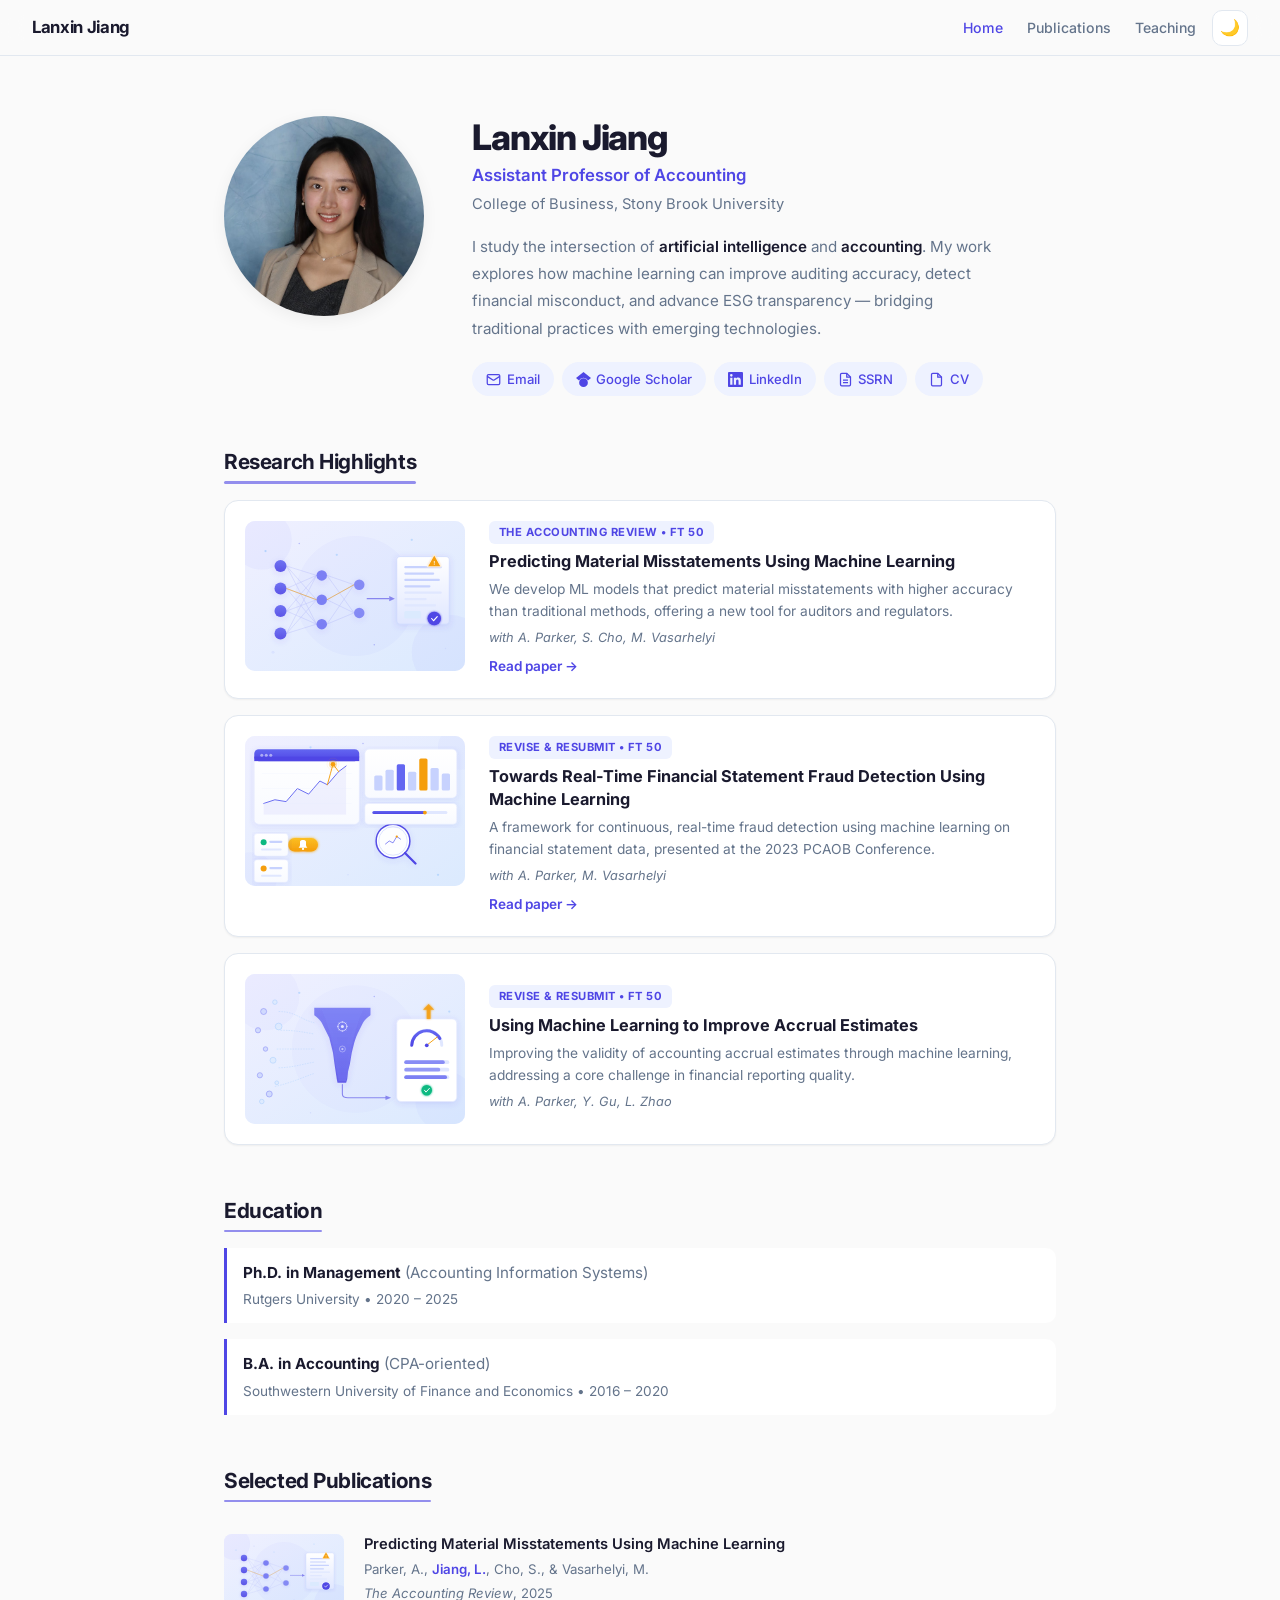
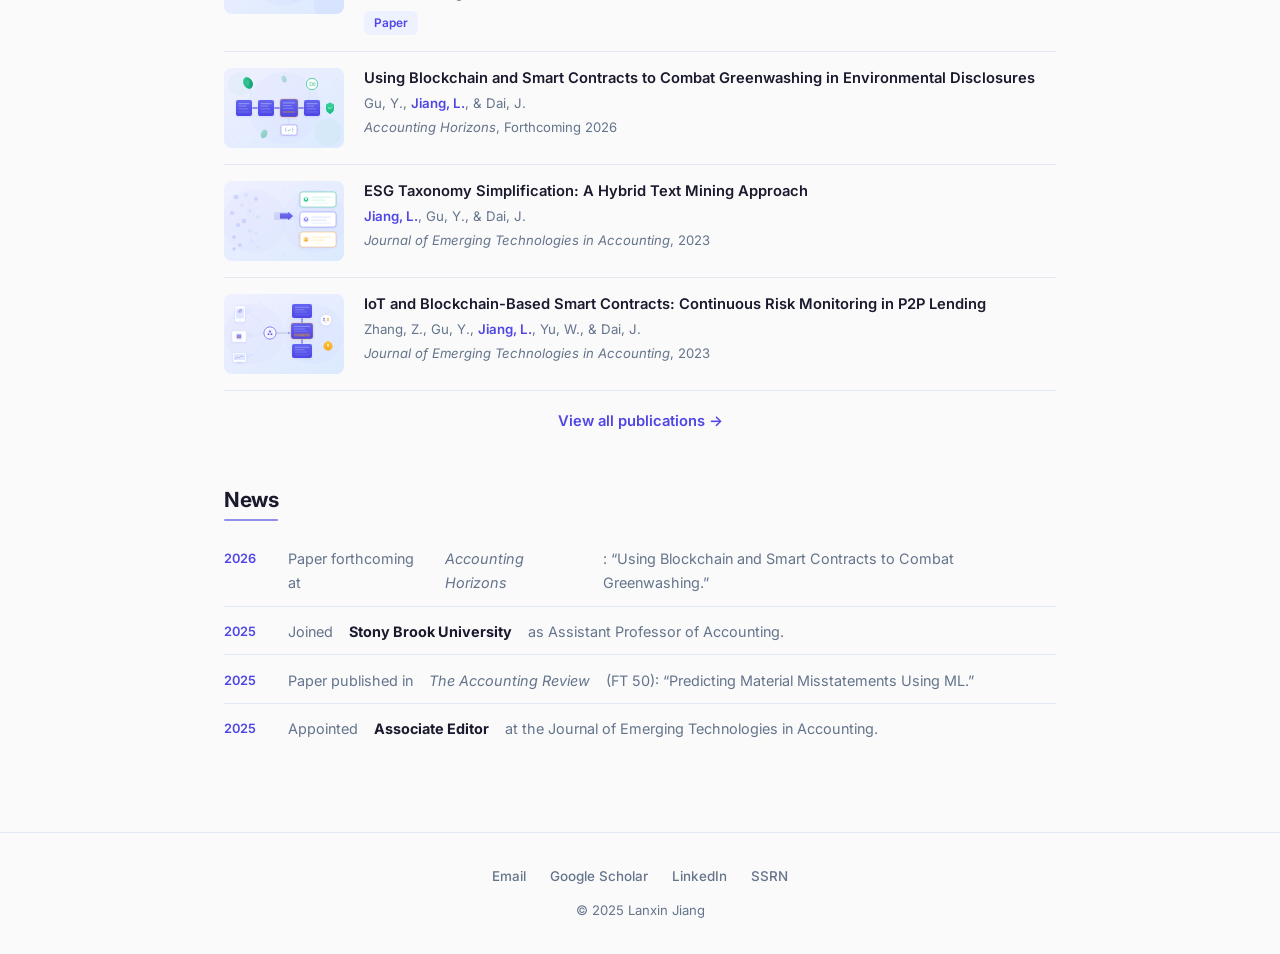
==== commit f1184260: "Multi-page layout with research figures and separate teaching page - Home: hero, research highlights" ====
--- a/index.html
+++ b/index.html
@@ -15,13 +15,12 @@
 
 <!-- Navigation -->
 <nav class="navbar">
-  <a href="#" class="nav-brand">Lanxin Jiang</a>
+  <a href="index.html" class="nav-brand">Lanxin Jiang</a>
   <div class="nav-right">
     <ul class="nav-links" id="nav-desktop">
-      <li><a href="#about">About</a></li>
-      <li><a href="#research">Research</a></li>
-      <li><a href="#publications">Publications</a></li>
-      <li><a href="#teaching">Teaching</a></li>
+      <li><a href="index.html" class="active">Home</a></li>
+      <li><a href="publications.html">Publications</a></li>
+      <li><a href="teaching.html">Teaching</a></li>
     </ul>
     <button class="theme-toggle" id="theme-toggle" aria-label="Toggle theme"></button>
     <button class="menu-btn" id="menu-btn" aria-label="Menu">
@@ -29,18 +28,15 @@
     </button>
   </div>
 </nav>
-
-<!-- Mobile Nav -->
 <div class="nav-mobile hidden" id="nav-mobile">
-  <a href="#about">About</a>
-  <a href="#research">Research</a>
-  <a href="#publications">Publications</a>
-  <a href="#teaching">Teaching</a>
+  <a href="index.html">Home</a>
+  <a href="publications.html">Publications</a>
+  <a href="teaching.html">Teaching</a>
 </div>
 
 <main class="container">
 
-  <!-- ===== Hero ===== -->
+  <!-- ===== Hero / About ===== -->
   <section class="hero" id="about">
     <div class="hero-photo">
       <img src="assets/images/avatar.jpg" alt="Lanxin Jiang" class="avatar">
@@ -66,6 +62,10 @@
           <svg viewBox="0 0 24 24" fill="currentColor"><path d="M20.447 20.452h-3.554v-5.569c0-1.328-.027-3.037-1.852-3.037-1.853 0-2.136 1.445-2.136 2.939v5.667H9.351V9h3.414v1.561h.046c.477-.9 1.637-1.85 3.37-1.85 3.601 0 4.267 2.37 4.267 5.455v6.286zM5.337 7.433a2.062 2.062 0 0 1-2.063-2.065 2.064 2.064 0 1 1 2.063 2.065zm1.782 13.019H3.555V9h3.564v11.452zM22.225 0H1.771C.792 0 0 .774 0 1.729v20.542C0 23.227.792 24 1.771 24h20.451C23.2 24 24 23.227 24 22.271V1.729C24 .774 23.2 0 22.222 0h.003z"/></svg>
           LinkedIn
         </a>
+        <a href="https://papers.ssrn.com/sol3/cf_dev/AbsByAuth.cfm?per_id=4017853" target="_blank" class="link-pill">
+          <svg viewBox="0 0 24 24" fill="none" stroke="currentColor" stroke-width="2"><path d="M14 2H6a2 2 0 0 0-2 2v16a2 2 0 0 0 2 2h12a2 2 0 0 0 2-2V8z"/><polyline points="14 2 14 8 20 8"/><line x1="16" y1="13" x2="8" y2="13"/><line x1="16" y1="17" x2="8" y2="17"/></svg>
+          SSRN
+        </a>
         <a href="https://www.stonybrook.edu/commcms/business/_cv/faculty/LANJIANG.pdf" target="_blank" class="link-pill">
           <svg viewBox="0 0 24 24" fill="none" stroke="currentColor" stroke-width="2"><path d="M14 2H6a2 2 0 0 0-2 2v16a2 2 0 0 0 2 2h12a2 2 0 0 0 2-2V8z"/><polyline points="14 2 14 8 20 8"/></svg>
           CV
@@ -74,45 +74,48 @@
     </div>
   </section>
 
-  <!-- ===== News ===== -->
-  <section class="section" id="news">
-    <h2 class="heading">Recent News</h2>
-    <div class="news-grid">
-      <div class="news-entry"><span class="news-date">2026</span> Paper forthcoming at <em>Accounting Horizons</em>: "Using Blockchain and Smart Contracts to Combat Greenwashing."</div>
-      <div class="news-entry"><span class="news-date">2025</span> Joined <strong>Stony Brook University</strong> as Assistant Professor of Accounting.</div>
-      <div class="news-entry"><span class="news-date">2025</span> Paper published in <em>The Accounting Review</em> (FT 50): "Predicting Material Misstatements Using Machine Learning."</div>
-      <div class="news-entry"><span class="news-date">2025</span> Appointed <strong>Associate Editor</strong> at the Journal of Emerging Technologies in Accounting.</div>
-    </div>
-  </section>
-
   <!-- ===== Research Highlights ===== -->
   <section class="section" id="research">
     <h2 class="heading">Research Highlights</h2>
-    <div class="highlight-grid">
-
-      <div class="highlight-card">
-        <div class="highlight-badge">The Accounting Review &bull; FT 50</div>
+
+    <a href="https://papers.ssrn.com/sol3/papers.cfm?abstract_id=4003621" target="_blank" class="rh-card">
+      <div class="rh-img">
+        <img src="assets/images/covers/misstatement.svg" alt="Predicting Material Misstatements">
+      </div>
+      <div class="rh-body">
+        <span class="rh-badge">The Accounting Review &bull; FT 50</span>
         <h3>Predicting Material Misstatements Using Machine Learning</h3>
         <p>We develop ML models that predict material misstatements with higher accuracy than traditional methods, offering a new tool for auditors and regulators.</p>
-        <div class="highlight-authors">with A. Parker, S. Cho, M. Vasarhelyi</div>
-        <a href="https://papers.ssrn.com/sol3/papers.cfm?abstract_id=4003621" target="_blank" class="read-link">Read paper &rarr;</a>
-      </div>
-
-      <div class="highlight-card">
-        <div class="highlight-badge">R&R &bull; FT 50</div>
-        <h3>Towards Real-Time Financial Statement Fraud Detection</h3>
+        <span class="rh-authors">with A. Parker, S. Cho, M. Vasarhelyi</span>
+        <span class="rh-cta">Read paper &rarr;</span>
+      </div>
+    </a>
+
+    <a href="https://papers.ssrn.com/sol3/papers.cfm?abstract_id=4003621" target="_blank" class="rh-card">
+      <div class="rh-img">
+        <img src="assets/images/covers/fraud-detection.svg" alt="Fraud Detection">
+      </div>
+      <div class="rh-body">
+        <span class="rh-badge">Revise &amp; Resubmit &bull; FT 50</span>
+        <h3>Towards Real-Time Financial Statement Fraud Detection Using Machine Learning</h3>
         <p>A framework for continuous, real-time fraud detection using machine learning on financial statement data, presented at the 2023 PCAOB Conference.</p>
-        <div class="highlight-authors">with A. Parker, M. Vasarhelyi</div>
-      </div>
-
-      <div class="highlight-card">
-        <div class="highlight-badge">R&R &bull; FT 50</div>
+        <span class="rh-authors">with A. Parker, M. Vasarhelyi</span>
+        <span class="rh-cta">Read paper &rarr;</span>
+      </div>
+    </a>
+
+    <a class="rh-card" style="cursor:default">
+      <div class="rh-img">
+        <img src="assets/images/covers/accrual.svg" alt="Accrual Estimates">
+      </div>
+      <div class="rh-body">
+        <span class="rh-badge">Revise &amp; Resubmit &bull; FT 50</span>
         <h3>Using Machine Learning to Improve Accrual Estimates</h3>
         <p>Improving the validity of accounting accrual estimates through machine learning, addressing a core challenge in financial reporting quality.</p>
-        <div class="highlight-authors">with A. Parker, Y. Gu, L. Zhao</div>
-      </div>
-
-    </div>
+        <span class="rh-authors">with A. Parker, Y. Gu, L. Zhao</span>
+      </div>
+    </a>
+
   </section>
 
   <!-- ===== Education ===== -->
@@ -130,93 +133,75 @@
     </div>
   </section>
 
-  <!-- ===== Publications ===== -->
+  <!-- ===== Selected Publications ===== -->
   <section class="section" id="publications">
-    <h2 class="heading">Publications</h2>
-
-    <div class="pub-group">
-      <h3 class="pub-group-title">Journal Articles</h3>
-
-      <div class="pub">
-        <div class="pub-title">Predicting Material Misstatements Using Machine Learning</div>
-        <div class="pub-meta">Parker, A., <strong>Jiang, L.</strong>, Cho, S., &amp; Vasarhelyi, M. &bull; <em>The Accounting Review</em>, 2025</div>
-      </div>
-
-      <div class="pub">
-        <div class="pub-title">Using Blockchain and Smart Contracts to Combat Greenwashing in Environmental Disclosures</div>
-        <div class="pub-meta">Gu, Y., <strong>Jiang, L.</strong>, &amp; Dai, J. &bull; <em>Accounting Horizons</em>, Forthcoming 2026</div>
-      </div>
-
-      <div class="pub">
-        <div class="pub-title">ESG Taxonomy Simplification: A Hybrid Text Mining Approach</div>
-        <div class="pub-meta"><strong>Jiang, L.</strong>, Gu, Y., &amp; Dai, J. &bull; <em>Journal of Emerging Technologies in Accounting</em>, 2023</div>
-      </div>
-
-      <div class="pub">
-        <div class="pub-title">IoT and Blockchain-Based Smart Contracts: Continuous Risk Monitoring in P2P Lending</div>
-        <div class="pub-meta">Zhang, Z., Gu, Y., <strong>Jiang, L.</strong>, Yu, W., &amp; Dai, J. &bull; <em>JETA</em>, 2023</div>
-      </div>
-    </div>
-
-    <div class="pub-group">
-      <h3 class="pub-group-title">Book Chapters</h3>
-      <div class="pub">
-        <div class="pub-title">The Use of Social Media in Accounting Studies</div>
-        <div class="pub-meta"><strong>Jiang, L.</strong> &bull; <em>Exogenous Data in Accounting and Auditing</em>, Emerald Publishing, 2025</div>
-      </div>
-    </div>
-
-    <div class="pub-group">
-      <h3 class="pub-group-title">Working Papers</h3>
-      <div class="pub">
-        <div class="pub-title">Using Machine Learning to Improve Accrual Estimates <span class="status-tag">R&R, FT 50</span></div>
-        <div class="pub-meta">with A. Parker, Y. Gu, L. Zhao</div>
-      </div>
-      <div class="pub">
-        <div class="pub-title">Towards Real-Time Financial Statement Fraud Detection Using ML <span class="status-tag">R&R, FT 50</span></div>
-        <div class="pub-meta">with A. Parker, M. Vasarhelyi</div>
-      </div>
-      <div class="pub">
-        <div class="pub-title">Audit Partner Characteristics in Engagement Assignment &mdash; an Explainable AI Approach</div>
-        <div class="pub-meta"><strong>Jiang, L.</strong></div>
-      </div>
-      <div class="pub">
-        <div class="pub-title">A Greenhouse Gas Emission Tracking System (GETS) for Climate-Related Disclosures <span class="status-tag">R&R</span></div>
-        <div class="pub-meta">with W. Yu, Y. Gu, J. Dai</div>
-      </div>
-      <div class="pub">
-        <div class="pub-title">A Large Language Model Framework for Detecting Greenwashing Risks <span class="status-tag">Minor Revision</span></div>
-        <div class="pub-meta">with Y. Gu, J. Dai</div>
-      </div>
-      <div class="pub">
-        <div class="pub-title">Audit Data Analytics with ML, Data Visualization, and Auditor's Judgment <span class="status-tag">R&R</span></div>
-        <div class="pub-meta">with K. Wei, H. Lee, Y. Gu, S. Cho</div>
-      </div>
-    </div>
-  </section>
-
-  <!-- ===== Teaching ===== -->
-  <section class="section" id="teaching">
-    <h2 class="heading">Teaching</h2>
-    <div class="teach-grid">
-      <div class="teach-item">
-        <div class="teach-name">Introduction to AI in Accounting</div>
-        <div class="teach-meta">Stony Brook University &bull; Spring 2026</div>
-      </div>
-      <div class="teach-item">
-        <div class="teach-name">Managerial Cost Analysis and Application</div>
-        <div class="teach-meta">Stony Brook University &bull; Fall 2025</div>
-      </div>
-      <div class="teach-item">
-        <div class="teach-name">Introduction to AI in Accounting and Auditing</div>
-        <div class="teach-meta">Rutgers University &bull; 2022 &ndash; 2023</div>
-      </div>
+    <h2 class="heading">Selected Publications</h2>
+
+    <a href="https://papers.ssrn.com/sol3/papers.cfm?abstract_id=4003621" target="_blank" class="sp-card">
+      <div class="sp-thumb">
+        <img src="assets/images/covers/misstatement.svg" alt="">
+      </div>
+      <div class="sp-body">
+        <div class="sp-title">Predicting Material Misstatements Using Machine Learning</div>
+        <div class="sp-authors">Parker, A., <strong>Jiang, L.</strong>, Cho, S., &amp; Vasarhelyi, M.</div>
+        <div class="sp-venue"><em>The Accounting Review</em>, 2025</div>
+        <div class="sp-links">
+          <span class="sp-btn">Paper</span>
+        </div>
+      </div>
+    </a>
+
+    <a class="sp-card">
+      <div class="sp-thumb">
+        <img src="assets/images/covers/greenwashing.svg" alt="">
+      </div>
+      <div class="sp-body">
+        <div class="sp-title">Using Blockchain and Smart Contracts to Combat Greenwashing in Environmental Disclosures</div>
+        <div class="sp-authors">Gu, Y., <strong>Jiang, L.</strong>, &amp; Dai, J.</div>
+        <div class="sp-venue"><em>Accounting Horizons</em>, Forthcoming 2026</div>
+      </div>
+    </a>
+
+    <a class="sp-card">
+      <div class="sp-thumb">
+        <img src="assets/images/covers/esg-taxonomy.svg" alt="">
+      </div>
+      <div class="sp-body">
+        <div class="sp-title">ESG Taxonomy Simplification: A Hybrid Text Mining Approach</div>
+        <div class="sp-authors"><strong>Jiang, L.</strong>, Gu, Y., &amp; Dai, J.</div>
+        <div class="sp-venue"><em>Journal of Emerging Technologies in Accounting</em>, 2023</div>
+      </div>
+    </a>
+
+    <a class="sp-card">
+      <div class="sp-thumb">
+        <img src="assets/images/covers/iot-blockchain.svg" alt="">
+      </div>
+      <div class="sp-body">
+        <div class="sp-title">IoT and Blockchain-Based Smart Contracts: Continuous Risk Monitoring in P2P Lending</div>
+        <div class="sp-authors">Zhang, Z., Gu, Y., <strong>Jiang, L.</strong>, Yu, W., &amp; Dai, J.</div>
+        <div class="sp-venue"><em>Journal of Emerging Technologies in Accounting</em>, 2023</div>
+      </div>
+    </a>
+
+    <div style="margin-top:1rem;text-align:center">
+      <a href="publications.html" class="view-all-link">View all publications &rarr;</a>
+    </div>
+  </section>
+
+  <!-- ===== News ===== -->
+  <section class="section" id="news">
+    <h2 class="heading">News</h2>
+    <div class="news-grid">
+      <div class="news-entry"><span class="news-date">2026</span> Paper forthcoming at <em>Accounting Horizons</em>: &ldquo;Using Blockchain and Smart Contracts to Combat Greenwashing.&rdquo;</div>
+      <div class="news-entry"><span class="news-date">2025</span> Joined <strong>Stony Brook University</strong> as Assistant Professor of Accounting.</div>
+      <div class="news-entry"><span class="news-date">2025</span> Paper published in <em>The Accounting Review</em> (FT 50): &ldquo;Predicting Material Misstatements Using ML.&rdquo;</div>
+      <div class="news-entry"><span class="news-date">2025</span> Appointed <strong>Associate Editor</strong> at the Journal of Emerging Technologies in Accounting.</div>
     </div>
   </section>
 
 </main>
 
-<!-- Footer -->
 <footer class="footer">
   <div class="footer-links">
     <a href="mailto:lanxin.jiang@stonybrook.edu">Email</a>
--- a/assets/css/style.css
+++ b/assets/css/style.css
@@ -42,7 +42,7 @@
 .nav-right{display:flex;align-items:center;gap:1rem}
 .nav-links{display:flex;gap:1.5rem;list-style:none}
 .nav-links a{color:var(--text-dim);font-size:.88rem;font-weight:500;transition:color .2s}
-.nav-links a:hover{color:var(--accent)}
+.nav-links a:hover,.nav-links a.active{color:var(--accent)}
 .theme-toggle{width:36px;height:36px;border-radius:10px;border:1px solid var(--border);background:var(--bg-alt);cursor:pointer;display:flex;align-items:center;justify-content:center;font-size:1rem;transition:border-color .2s;color:var(--text)}
 .theme-toggle:hover{border-color:var(--accent)}
 .menu-btn{display:none;background:none;border:none;cursor:pointer;color:var(--text)}
@@ -54,7 +54,12 @@
 .hidden{display:none!important}
 
 /* ===== Container ===== */
-.container{max-width:860px;margin:0 auto;padding:76px 1.5rem 2rem}
+.container{max-width:880px;margin:0 auto;padding:76px 1.5rem 2rem}
+.page-top{padding-top:90px}
+
+/* ===== Page Titles ===== */
+.page-title{font-size:2rem;font-weight:800;letter-spacing:-0.03em;margin-bottom:.5rem}
+.page-desc{color:var(--text-dim);font-size:.95rem;margin-bottom:2rem;max-width:600px;line-height:1.7}
 
 /* ===== Hero ===== */
 .hero{display:flex;gap:3rem;align-items:flex-start;padding:2.5rem 0 3rem}
@@ -77,6 +82,43 @@
 .heading{font-size:1.3rem;font-weight:700;letter-spacing:-0.02em;margin-bottom:1.25rem;position:relative;display:inline-block}
 .heading::after{content:'';position:absolute;left:0;bottom:-4px;height:2.5px;width:100%;background:var(--accent);border-radius:2px;opacity:.6}
 
+/* ===== Research Highlight Cards (with cover images) ===== */
+.rh-card{display:flex;gap:1.5rem;background:var(--card-bg);border:1px solid var(--border);border-radius:14px;padding:1.25rem;margin-bottom:1rem;box-shadow:var(--shadow-sm);transition:box-shadow .25s,transform .25s;color:var(--text);text-decoration:none}
+.rh-card:hover{box-shadow:var(--shadow-md);transform:translateY(-2px);color:var(--text)}
+.rh-img{flex-shrink:0;width:220px;height:150px;border-radius:10px;overflow:hidden;background:var(--accent-soft)}
+.rh-img img{width:100%;height:100%;object-fit:cover}
+.rh-body{display:flex;flex-direction:column;justify-content:center;min-width:0}
+.rh-badge{display:inline-block;font-size:.7rem;font-weight:700;text-transform:uppercase;letter-spacing:.04em;padding:2px 10px;border-radius:6px;background:var(--accent-soft);color:var(--accent);margin-bottom:.4rem;width:fit-content}
+.rh-body h3{font-size:1.02rem;font-weight:700;line-height:1.4;margin-bottom:.3rem}
+.rh-body p{color:var(--text-dim);font-size:.86rem;line-height:1.6;margin-bottom:.3rem}
+.rh-authors{color:var(--text-dim);font-size:.8rem;font-style:italic}
+.rh-cta{color:var(--accent);font-size:.85rem;font-weight:600;margin-top:.4rem}
+
+/* ===== Selected Publications (thumbnail + info) ===== */
+.sp-card{display:flex;gap:1.25rem;padding:1rem 0;border-bottom:1px solid var(--border);color:var(--text);text-decoration:none;transition:background .15s}
+.sp-card:last-child{border-bottom:none}
+.sp-card:hover{background:var(--accent-soft);border-radius:10px;padding-left:.75rem;padding-right:.75rem}
+.sp-thumb{flex-shrink:0;width:120px;height:80px;border-radius:8px;overflow:hidden;background:var(--accent-soft)}
+.sp-thumb img{width:100%;height:100%;object-fit:cover}
+.sp-thumb-placeholder{display:flex;align-items:center;justify-content:center;color:var(--accent);opacity:.5}
+.sp-body{min-width:0}
+.sp-title{font-weight:600;font-size:.92rem;line-height:1.45}
+.sp-authors{color:var(--text-dim);font-size:.83rem;margin-top:.15rem}
+.sp-authors strong{color:var(--accent);font-weight:600}
+.sp-venue{color:var(--text-dim);font-size:.82rem;margin-top:.1rem}
+.sp-links{display:flex;gap:.4rem;margin-top:.4rem}
+.sp-btn{display:inline-block;font-size:.74rem;font-weight:600;padding:2px 10px;border-radius:6px;background:var(--accent-soft);color:var(--accent)}
+.status-tag{display:inline-block;font-size:.68rem;font-weight:600;padding:1px 8px;border-radius:4px;background:var(--accent-soft);color:var(--accent);vertical-align:middle;margin-left:.3rem}
+
+.view-all-link{font-size:.92rem;font-weight:600;color:var(--accent)}
+
+/* ===== Education ===== */
+.edu-grid{display:flex;flex-direction:column;gap:1rem}
+.edu-item{padding:.75rem 1rem;border-left:3px solid var(--accent);background:var(--bg-alt);border-radius:0 10px 10px 0}
+.edu-degree{font-weight:700;font-size:.95rem}
+.edu-field{font-weight:400;color:var(--text-dim)}
+.edu-school{color:var(--text-dim);font-size:.85rem;margin-top:.15rem}
+
 /* ===== News ===== */
 .news-grid{display:flex;flex-direction:column;gap:.25rem}
 .news-entry{display:flex;gap:1rem;padding:.6rem 0;font-size:.9rem;color:var(--text-dim);border-bottom:1px solid var(--border)}
@@ -85,38 +127,25 @@
 .news-entry strong{color:var(--text)}
 .news-entry em{font-style:italic}
 
-/* ===== Research Highlights ===== */
-.highlight-grid{display:grid;grid-template-columns:1fr;gap:1rem}
-.highlight-card{background:var(--card-bg);border:1px solid var(--border);border-radius:14px;padding:1.5rem;box-shadow:var(--shadow-sm);transition:box-shadow .25s,transform .25s}
-.highlight-card:hover{box-shadow:var(--shadow-md);transform:translateY(-2px)}
-.highlight-badge{display:inline-block;font-size:.72rem;font-weight:700;text-transform:uppercase;letter-spacing:.04em;padding:3px 10px;border-radius:6px;background:var(--accent-soft);color:var(--accent);margin-bottom:.6rem}
-.highlight-card h3{font-size:1.05rem;font-weight:700;line-height:1.4;margin-bottom:.4rem}
-.highlight-card p{color:var(--text-dim);font-size:.88rem;line-height:1.65}
-.highlight-authors{color:var(--text-dim);font-size:.82rem;margin-top:.5rem;font-style:italic}
-.read-link{display:inline-block;margin-top:.5rem;font-size:.85rem;font-weight:600}
+/* ===== Teaching Page ===== */
+.teach-card{background:var(--card-bg);border:1px solid var(--border);border-radius:14px;padding:1.5rem;margin-bottom:1rem;box-shadow:var(--shadow-sm)}
+.teach-header{display:flex;align-items:center;gap:.75rem;flex-wrap:wrap}
+.teach-header h3{font-size:1.05rem;font-weight:700}
+.teach-badge{font-size:.72rem;font-weight:600;padding:2px 10px;border-radius:6px;background:var(--accent-soft);color:var(--accent)}
+.teach-meta-line{color:var(--text-dim);font-size:.85rem;margin-top:.25rem}
+.teach-desc{color:var(--text-dim);font-size:.88rem;line-height:1.7;margin-top:.6rem}
+.teach-eval{margin-top:.5rem;font-size:.85rem;color:var(--accent)}
+.teach-eval strong{font-weight:700}
 
-/* ===== Education ===== */
-.edu-grid{display:flex;flex-direction:column;gap:1rem}
-.edu-item{padding:.75rem 1rem;border-left:3px solid var(--accent);background:var(--bg-alt);border-radius:0 10px 10px 0}
-.edu-degree{font-weight:700;font-size:.95rem}
-.edu-field{font-weight:400;color:var(--text-dim)}
-.edu-school{color:var(--text-dim);font-size:.85rem;margin-top:.15rem}
+.ta-grid{display:flex;flex-direction:column;gap:.5rem}
+.ta-item{padding:.6rem 1rem;background:var(--bg-alt);border-radius:10px;border:1px solid var(--border)}
+.ta-course{font-weight:600;font-size:.93rem}
+.ta-meta{color:var(--text-dim);font-size:.84rem;margin-top:.1rem}
 
-/* ===== Publications ===== */
-.pub-group{margin-bottom:1.5rem}
-.pub-group-title{font-size:.92rem;font-weight:700;color:var(--accent);text-transform:uppercase;letter-spacing:.04em;margin-bottom:.75rem;padding-left:.5rem;border-left:3px solid var(--accent)}
-.pub{padding:.65rem 0;border-bottom:1px solid var(--border)}
-.pub:last-child{border-bottom:none}
-.pub-title{font-weight:600;font-size:.93rem;line-height:1.5}
-.pub-meta{color:var(--text-dim);font-size:.84rem;margin-top:.15rem}
-.pub-meta strong{color:var(--accent);font-weight:600}
-.status-tag{display:inline-block;font-size:.7rem;font-weight:600;padding:1px 8px;border-radius:4px;background:var(--accent-soft);color:var(--accent);vertical-align:middle;margin-left:.3rem}
-
-/* ===== Teaching ===== */
-.teach-grid{display:flex;flex-direction:column;gap:.6rem}
-.teach-item{padding:.6rem 1rem;background:var(--bg-alt);border-radius:10px;border:1px solid var(--border)}
-.teach-name{font-weight:600;font-size:.93rem}
-.teach-meta{color:var(--text-dim);font-size:.84rem;margin-top:.1rem}
+/* ===== WIP ===== */
+.wip-list{display:flex;flex-direction:column;gap:.5rem}
+.wip-item{padding:.6rem 0;border-bottom:1px solid var(--border)}
+.wip-item:last-child{border-bottom:none}
 
 /* ===== Footer ===== */
 .footer{text-align:center;padding:2rem 1.5rem;border-top:1px solid var(--border);color:var(--text-dim);font-size:.82rem}
@@ -134,8 +163,13 @@
   .intro{max-width:100%}
   .link-row{justify-content:center}
   .container{padding:66px 1rem 2rem}
+  .page-top{padding-top:80px}
+  .rh-card{flex-direction:column}
+  .rh-img{width:100%;height:180px}
+  .sp-card{flex-direction:column;gap:.75rem}
+  .sp-thumb{width:100%;height:140px}
   .news-entry{flex-direction:column;gap:.15rem}
-  .highlight-grid{grid-template-columns:1fr}
+  .teach-header{flex-direction:column;align-items:flex-start;gap:.3rem}
 }
 @media(min-width:701px){
   .menu-btn{display:none}
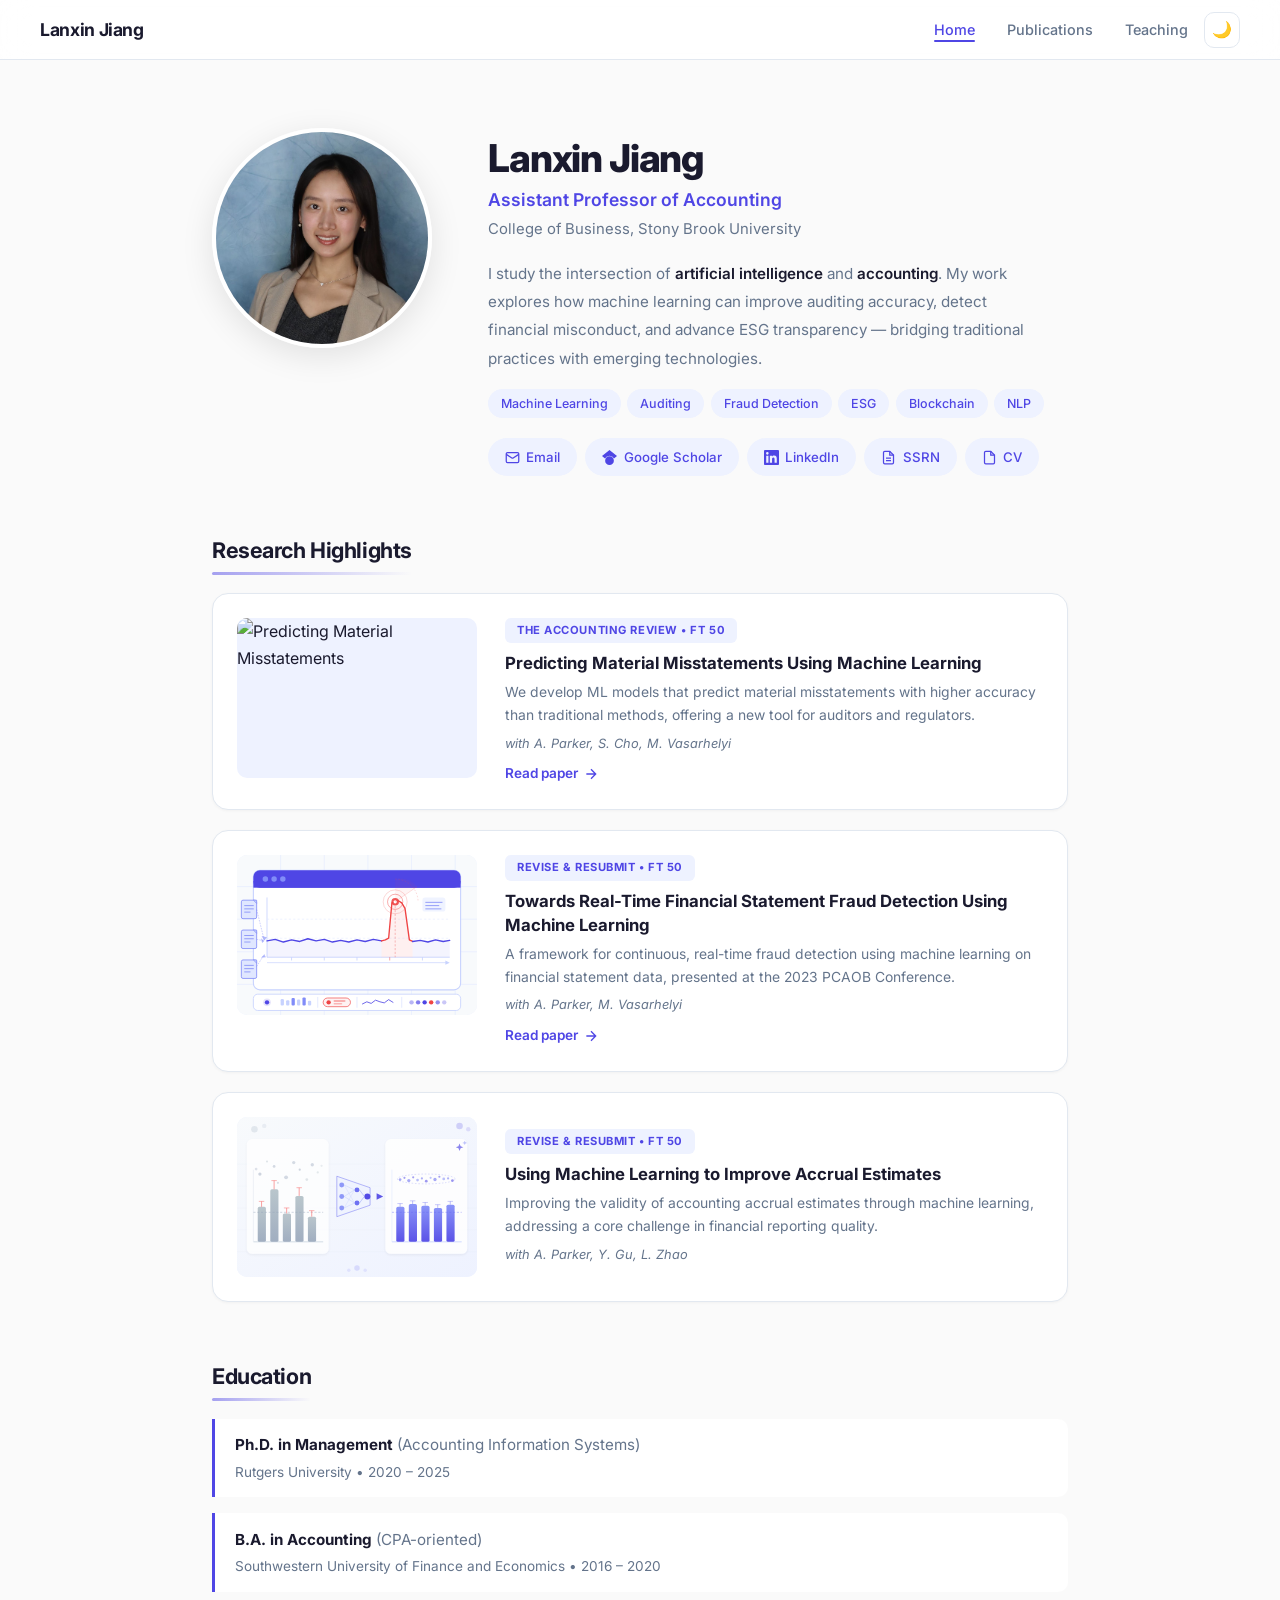
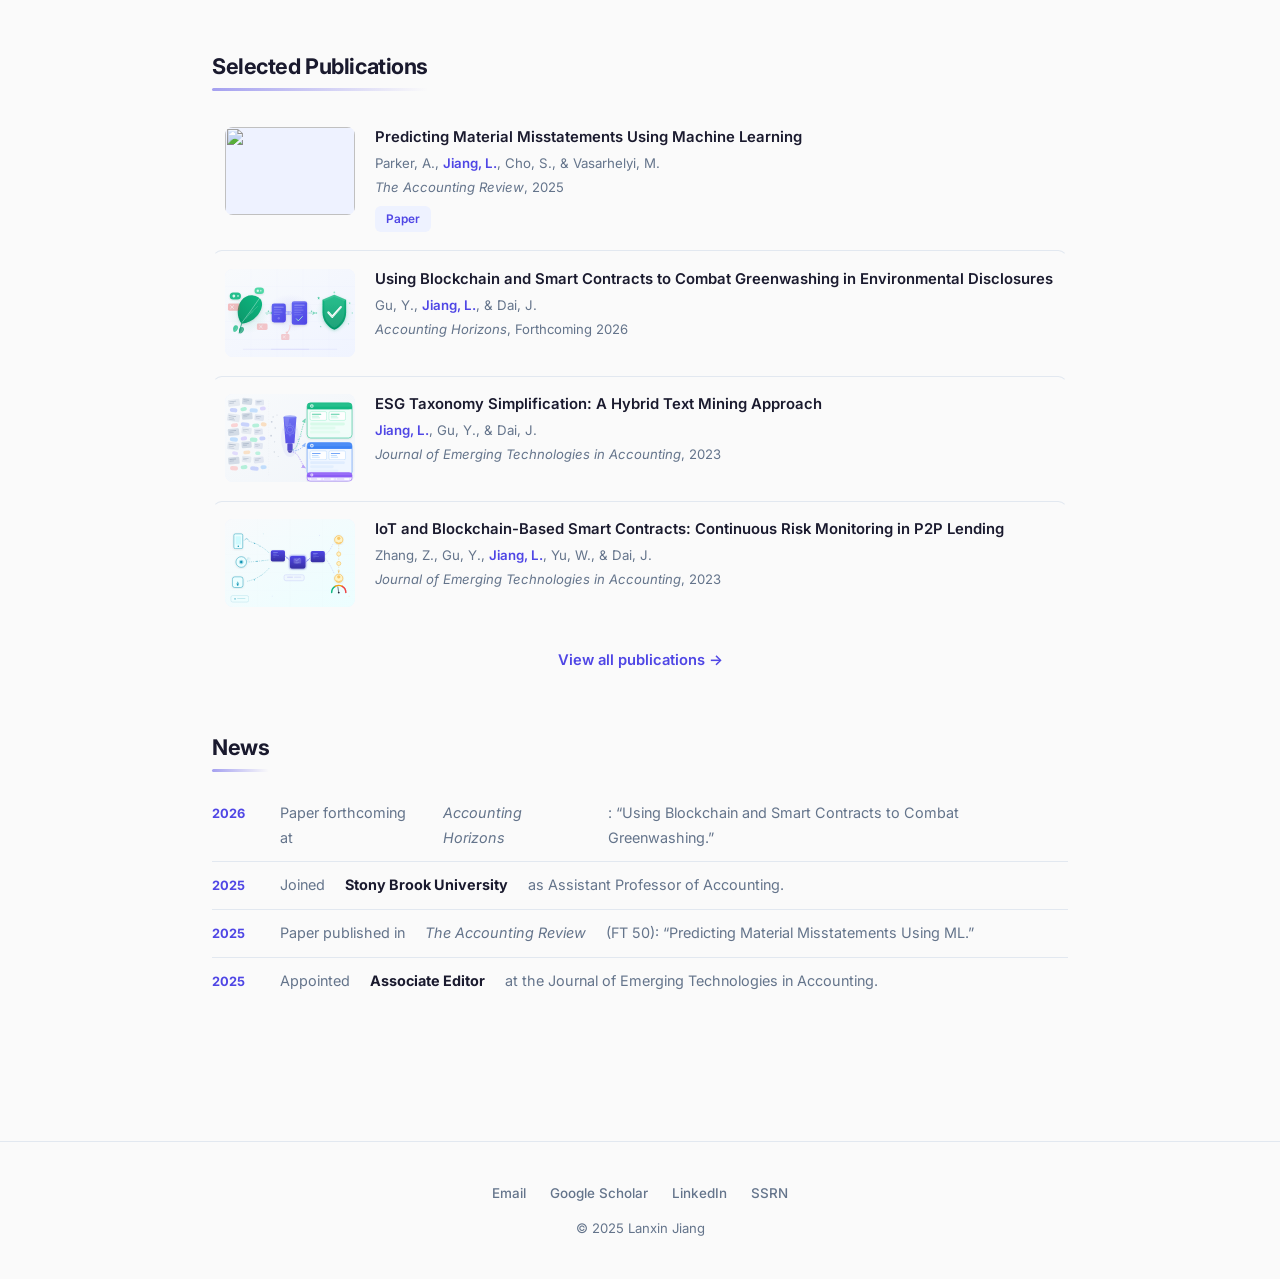
==== commit 64bbd2b9: "Redesign layout and create tailored SVG illustrations for each paper - Improved CSS with better spac" ====
--- a/index.html
+++ b/index.html
@@ -4,7 +4,7 @@
   <meta charset="UTF-8">
   <meta name="viewport" content="width=device-width, initial-scale=1.0">
   <title>Lanxin Jiang</title>
-  <meta name="description" content="Lanxin Jiang - Assistant Professor of Accounting at Stony Brook University.">
+  <meta name="description" content="Lanxin Jiang - Assistant Professor of Accounting at Stony Brook University. Research in AI and Accounting.">
   <link rel="preconnect" href="https://fonts.googleapis.com">
   <link rel="preconnect" href="https://fonts.gstatic.com" crossorigin>
   <link href="https://fonts.googleapis.com/css2?family=Inter:wght@400;500;600;700;800&display=swap" rel="stylesheet">
@@ -49,6 +49,14 @@
         I study the intersection of <strong>artificial intelligence</strong> and <strong>accounting</strong>.
         My work explores how machine learning can improve auditing accuracy, detect financial misconduct, and advance ESG transparency &mdash; bridging traditional practices with emerging technologies.
       </p>
+      <div class="interest-tags">
+        <span class="interest-tag">Machine Learning</span>
+        <span class="interest-tag">Auditing</span>
+        <span class="interest-tag">Fraud Detection</span>
+        <span class="interest-tag">ESG</span>
+        <span class="interest-tag">Blockchain</span>
+        <span class="interest-tag">NLP</span>
+      </div>
       <div class="link-row">
         <a href="mailto:lanxin.jiang@stonybrook.edu" class="link-pill">
           <svg viewBox="0 0 24 24" fill="none" stroke="currentColor" stroke-width="2"><rect x="2" y="4" width="20" height="16" rx="2"/><path d="m22 7-8.97 5.7a1.94 1.94 0 0 1-2.06 0L2 7"/></svg>
@@ -87,7 +95,7 @@
         <h3>Predicting Material Misstatements Using Machine Learning</h3>
         <p>We develop ML models that predict material misstatements with higher accuracy than traditional methods, offering a new tool for auditors and regulators.</p>
         <span class="rh-authors">with A. Parker, S. Cho, M. Vasarhelyi</span>
-        <span class="rh-cta">Read paper &rarr;</span>
+        <span class="rh-cta">Read paper</span>
       </div>
     </a>
 
@@ -100,7 +108,7 @@
         <h3>Towards Real-Time Financial Statement Fraud Detection Using Machine Learning</h3>
         <p>A framework for continuous, real-time fraud detection using machine learning on financial statement data, presented at the 2023 PCAOB Conference.</p>
         <span class="rh-authors">with A. Parker, M. Vasarhelyi</span>
-        <span class="rh-cta">Read paper &rarr;</span>
+        <span class="rh-cta">Read paper</span>
       </div>
     </a>
 
@@ -184,7 +192,7 @@
       </div>
     </a>
 
-    <div style="margin-top:1rem;text-align:center">
+    <div style="margin-top:1.25rem;text-align:center">
       <a href="publications.html" class="view-all-link">View all publications &rarr;</a>
     </div>
   </section>
--- a/assets/css/style.css
+++ b/assets/css/style.css
@@ -5,13 +5,17 @@
   --text: #1a1a2e;
   --text-dim: #64748b;
   --accent: #4f46e5;
+  --accent-hover: #4338ca;
   --accent-soft: #eef2ff;
   --accent-text: #4338ca;
   --border: #e2e8f0;
   --card-bg: #ffffff;
-  --shadow-sm: 0 1px 2px rgba(0,0,0,0.05);
-  --shadow-md: 0 4px 16px rgba(0,0,0,0.06);
-  --nav-bg: rgba(250,250,250,0.8);
+  --shadow-sm: 0 1px 3px rgba(0,0,0,0.04);
+  --shadow-md: 0 4px 20px rgba(0,0,0,0.07);
+  --shadow-lg: 0 8px 32px rgba(0,0,0,0.1);
+  --nav-bg: rgba(255,255,255,0.85);
+  --radius: 16px;
+  --radius-sm: 10px;
 }
 [data-theme="dark"] {
   --bg: #0f172a;
@@ -19,13 +23,15 @@
   --text: #e2e8f0;
   --text-dim: #94a3b8;
   --accent: #818cf8;
+  --accent-hover: #a5b4fc;
   --accent-soft: rgba(99,102,241,0.12);
   --accent-text: #a5b4fc;
   --border: #1e293b;
   --card-bg: #1e293b;
-  --shadow-sm: 0 1px 2px rgba(0,0,0,0.2);
-  --shadow-md: 0 4px 16px rgba(0,0,0,0.25);
-  --nav-bg: rgba(15,23,42,0.8);
+  --shadow-sm: 0 1px 3px rgba(0,0,0,0.2);
+  --shadow-md: 0 4px 20px rgba(0,0,0,0.3);
+  --shadow-lg: 0 8px 32px rgba(0,0,0,0.4);
+  --nav-bg: rgba(15,23,42,0.85);
 }
 
 /* ===== Reset ===== */
@@ -37,138 +43,157 @@
 img{max-width:100%;display:block}
 
 /* ===== Navbar ===== */
-.navbar{position:fixed;top:0;left:0;right:0;z-index:100;background:var(--nav-bg);backdrop-filter:blur(14px);-webkit-backdrop-filter:blur(14px);height:56px;display:flex;align-items:center;justify-content:space-between;padding:0 2rem;border-bottom:1px solid var(--border)}
-.nav-brand{font-weight:700;font-size:1.05rem;color:var(--text);letter-spacing:-0.02em}
+.navbar{position:fixed;top:0;left:0;right:0;z-index:100;background:var(--nav-bg);backdrop-filter:blur(16px);-webkit-backdrop-filter:blur(16px);height:60px;display:flex;align-items:center;justify-content:space-between;padding:0 2.5rem;border-bottom:1px solid var(--border)}
+.nav-brand{font-weight:700;font-size:1.1rem;color:var(--text);letter-spacing:-0.02em}
+.nav-brand:hover{color:var(--accent)}
 .nav-right{display:flex;align-items:center;gap:1rem}
-.nav-links{display:flex;gap:1.5rem;list-style:none}
-.nav-links a{color:var(--text-dim);font-size:.88rem;font-weight:500;transition:color .2s}
+.nav-links{display:flex;gap:2rem;list-style:none}
+.nav-links a{color:var(--text-dim);font-size:.9rem;font-weight:500;transition:color .2s;position:relative}
 .nav-links a:hover,.nav-links a.active{color:var(--accent)}
-.theme-toggle{width:36px;height:36px;border-radius:10px;border:1px solid var(--border);background:var(--bg-alt);cursor:pointer;display:flex;align-items:center;justify-content:center;font-size:1rem;transition:border-color .2s;color:var(--text)}
-.theme-toggle:hover{border-color:var(--accent)}
+.nav-links a.active::after{content:'';position:absolute;bottom:-4px;left:0;right:0;height:2px;background:var(--accent);border-radius:1px}
+.theme-toggle{width:36px;height:36px;border-radius:10px;border:1px solid var(--border);background:var(--bg-alt);cursor:pointer;display:flex;align-items:center;justify-content:center;font-size:1rem;transition:all .2s;color:var(--text)}
+.theme-toggle:hover{border-color:var(--accent);background:var(--accent-soft)}
 .menu-btn{display:none;background:none;border:none;cursor:pointer;color:var(--text)}
 
 /* Mobile nav */
-.nav-mobile{position:fixed;top:56px;left:0;right:0;z-index:99;background:var(--nav-bg);backdrop-filter:blur(14px);display:flex;flex-direction:column;padding:1rem 2rem;gap:.75rem;border-bottom:1px solid var(--border)}
+.nav-mobile{position:fixed;top:60px;left:0;right:0;z-index:99;background:var(--nav-bg);backdrop-filter:blur(16px);display:flex;flex-direction:column;padding:1rem 2rem;gap:.75rem;border-bottom:1px solid var(--border)}
 .nav-mobile a{color:var(--text-dim);font-weight:500;font-size:.95rem}
 .nav-mobile a:hover{color:var(--accent)}
 .hidden{display:none!important}
 
 /* ===== Container ===== */
-.container{max-width:880px;margin:0 auto;padding:76px 1.5rem 2rem}
-.page-top{padding-top:90px}
+.container{max-width:920px;margin:0 auto;padding:80px 2rem 3rem}
+.page-top{padding-top:96px}
 
 /* ===== Page Titles ===== */
-.page-title{font-size:2rem;font-weight:800;letter-spacing:-0.03em;margin-bottom:.5rem}
-.page-desc{color:var(--text-dim);font-size:.95rem;margin-bottom:2rem;max-width:600px;line-height:1.7}
+.page-title{font-size:2.2rem;font-weight:800;letter-spacing:-0.03em;margin-bottom:.5rem}
+.page-desc{color:var(--text-dim);font-size:.95rem;margin-bottom:2.5rem;max-width:620px;line-height:1.8}
 
 /* ===== Hero ===== */
-.hero{display:flex;gap:3rem;align-items:flex-start;padding:2.5rem 0 3rem}
+.hero{display:flex;gap:3.5rem;align-items:flex-start;padding:3rem 0 3.5rem}
 .hero-photo{flex-shrink:0}
-.avatar{width:200px;height:200px;border-radius:50%;object-fit:cover;object-position:center top;box-shadow:var(--shadow-md)}
-.hero-content h1{font-size:2.2rem;font-weight:800;letter-spacing:-0.03em;line-height:1.2}
-.subtitle{color:var(--accent);font-weight:600;font-size:1.05rem;margin-top:.2rem}
-.affiliation{color:var(--text-dim);font-size:.92rem;margin-top:.1rem}
-.intro{color:var(--text-dim);font-size:.95rem;margin-top:1rem;line-height:1.8;max-width:520px}
+.avatar{width:220px;height:220px;border-radius:50%;object-fit:cover;object-position:center top;box-shadow:var(--shadow-lg);border:4px solid var(--bg-alt)}
+.hero-content{padding-top:.5rem}
+.hero-content h1{font-size:2.4rem;font-weight:800;letter-spacing:-0.03em;line-height:1.15}
+.subtitle{color:var(--accent);font-weight:600;font-size:1.1rem;margin-top:.3rem}
+.affiliation{color:var(--text-dim);font-size:.93rem;margin-top:.15rem}
+.intro{color:var(--text-dim);font-size:.95rem;margin-top:1.1rem;line-height:1.85;max-width:540px}
 .intro strong{color:var(--text);font-weight:600}
+
+/* Research interest tags */
+.interest-tags{display:flex;flex-wrap:wrap;gap:.4rem;margin-top:1rem}
+.interest-tag{display:inline-block;padding:3px 12px;border-radius:999px;font-size:.78rem;font-weight:500;background:var(--accent-soft);color:var(--accent);border:1px solid transparent;transition:all .2s}
+.interest-tag:hover{border-color:var(--accent)}
 
 /* Link pills */
 .link-row{display:flex;flex-wrap:wrap;gap:.5rem;margin-top:1.25rem}
-.link-pill{display:inline-flex;align-items:center;gap:.35rem;padding:6px 14px;border-radius:999px;font-size:.82rem;font-weight:500;background:var(--accent-soft);color:var(--accent);transition:all .2s}
-.link-pill:hover{background:var(--accent);color:#fff}
+.link-pill{display:inline-flex;align-items:center;gap:.4rem;padding:7px 16px;border-radius:999px;font-size:.83rem;font-weight:500;background:var(--accent-soft);color:var(--accent);transition:all .2s;border:1px solid transparent}
+.link-pill:hover{background:var(--accent);color:#fff;border-color:var(--accent);transform:translateY(-1px)}
 .link-pill svg{width:15px;height:15px;flex-shrink:0}
 
 /* ===== Sections ===== */
-.section{margin-bottom:3rem}
-.heading{font-size:1.3rem;font-weight:700;letter-spacing:-0.02em;margin-bottom:1.25rem;position:relative;display:inline-block}
-.heading::after{content:'';position:absolute;left:0;bottom:-4px;height:2.5px;width:100%;background:var(--accent);border-radius:2px;opacity:.6}
-
-/* ===== Research Highlight Cards (with cover images) ===== */
-.rh-card{display:flex;gap:1.5rem;background:var(--card-bg);border:1px solid var(--border);border-radius:14px;padding:1.25rem;margin-bottom:1rem;box-shadow:var(--shadow-sm);transition:box-shadow .25s,transform .25s;color:var(--text);text-decoration:none}
-.rh-card:hover{box-shadow:var(--shadow-md);transform:translateY(-2px);color:var(--text)}
-.rh-img{flex-shrink:0;width:220px;height:150px;border-radius:10px;overflow:hidden;background:var(--accent-soft)}
-.rh-img img{width:100%;height:100%;object-fit:cover}
+.section{margin-bottom:3.5rem}
+.heading{font-size:1.35rem;font-weight:700;letter-spacing:-0.02em;margin-bottom:1.5rem;position:relative;display:inline-block}
+.heading::after{content:'';position:absolute;left:0;bottom:-6px;height:3px;width:100%;background:linear-gradient(90deg, var(--accent), transparent);border-radius:2px;opacity:.5}
+
+/* ===== Research Highlight Cards ===== */
+.rh-card{display:flex;gap:1.75rem;background:var(--card-bg);border:1px solid var(--border);border-radius:var(--radius);padding:1.5rem;margin-bottom:1.25rem;box-shadow:var(--shadow-sm);transition:all .3s;color:var(--text);text-decoration:none;cursor:pointer}
+.rh-card:hover{box-shadow:var(--shadow-md);transform:translateY(-3px);color:var(--text);border-color:var(--accent)}
+.rh-img{flex-shrink:0;width:240px;height:160px;border-radius:var(--radius-sm);overflow:hidden;background:var(--accent-soft)}
+.rh-img img{width:100%;height:100%;object-fit:cover;transition:transform .3s}
+.rh-card:hover .rh-img img{transform:scale(1.03)}
 .rh-body{display:flex;flex-direction:column;justify-content:center;min-width:0}
-.rh-badge{display:inline-block;font-size:.7rem;font-weight:700;text-transform:uppercase;letter-spacing:.04em;padding:2px 10px;border-radius:6px;background:var(--accent-soft);color:var(--accent);margin-bottom:.4rem;width:fit-content}
-.rh-body h3{font-size:1.02rem;font-weight:700;line-height:1.4;margin-bottom:.3rem}
-.rh-body p{color:var(--text-dim);font-size:.86rem;line-height:1.6;margin-bottom:.3rem}
+.rh-badge{display:inline-block;font-size:.7rem;font-weight:700;text-transform:uppercase;letter-spacing:.05em;padding:3px 12px;border-radius:6px;background:var(--accent-soft);color:var(--accent);margin-bottom:.5rem;width:fit-content}
+.rh-body h3{font-size:1.05rem;font-weight:700;line-height:1.45;margin-bottom:.35rem}
+.rh-body p{color:var(--text-dim);font-size:.87rem;line-height:1.65;margin-bottom:.35rem}
 .rh-authors{color:var(--text-dim);font-size:.8rem;font-style:italic}
-.rh-cta{color:var(--accent);font-size:.85rem;font-weight:600;margin-top:.4rem}
-
-/* ===== Selected Publications (thumbnail + info) ===== */
-.sp-card{display:flex;gap:1.25rem;padding:1rem 0;border-bottom:1px solid var(--border);color:var(--text);text-decoration:none;transition:background .15s}
-.sp-card:last-child{border-bottom:none}
-.sp-card:hover{background:var(--accent-soft);border-radius:10px;padding-left:.75rem;padding-right:.75rem}
-.sp-thumb{flex-shrink:0;width:120px;height:80px;border-radius:8px;overflow:hidden;background:var(--accent-soft)}
+.rh-cta{color:var(--accent);font-size:.85rem;font-weight:600;margin-top:.5rem;display:inline-flex;align-items:center;gap:.3rem}
+.rh-cta::after{content:'';display:inline-block;width:16px;height:16px;background:currentColor;-webkit-mask:url("data:image/svg+xml,%3Csvg viewBox='0 0 24 24' fill='none' stroke='currentColor' stroke-width='2' xmlns='http://www.w3.org/2000/svg'%3E%3Cpath d='M5 12h14M12 5l7 7-7 7'/%3E%3C/svg%3E") no-repeat center;mask:url("data:image/svg+xml,%3Csvg viewBox='0 0 24 24' fill='none' stroke='currentColor' stroke-width='2' xmlns='http://www.w3.org/2000/svg'%3E%3Cpath d='M5 12h14M12 5l7 7-7 7'/%3E%3C/svg%3E") no-repeat center;transition:transform .2s}
+.rh-card:hover .rh-cta::after{transform:translateX(3px)}
+
+/* ===== Selected Publications ===== */
+.sp-card{display:flex;gap:1.25rem;padding:1.1rem .75rem;border-radius:var(--radius-sm);color:var(--text);text-decoration:none;transition:all .2s;border:1px solid transparent}
+.sp-card+.sp-card{border-top:1px solid var(--border)}
+.sp-card:hover{background:var(--accent-soft);border-color:var(--border);box-shadow:var(--shadow-sm)}
+.sp-thumb{flex-shrink:0;width:130px;height:88px;border-radius:8px;overflow:hidden;background:var(--accent-soft)}
 .sp-thumb img{width:100%;height:100%;object-fit:cover}
-.sp-thumb-placeholder{display:flex;align-items:center;justify-content:center;color:var(--accent);opacity:.5}
+.sp-thumb-placeholder{display:flex;align-items:center;justify-content:center;color:var(--accent);opacity:.4}
 .sp-body{min-width:0}
-.sp-title{font-weight:600;font-size:.92rem;line-height:1.45}
-.sp-authors{color:var(--text-dim);font-size:.83rem;margin-top:.15rem}
+.sp-title{font-weight:600;font-size:.93rem;line-height:1.45}
+.sp-authors{color:var(--text-dim);font-size:.83rem;margin-top:.2rem}
 .sp-authors strong{color:var(--accent);font-weight:600}
 .sp-venue{color:var(--text-dim);font-size:.82rem;margin-top:.1rem}
-.sp-links{display:flex;gap:.4rem;margin-top:.4rem}
-.sp-btn{display:inline-block;font-size:.74rem;font-weight:600;padding:2px 10px;border-radius:6px;background:var(--accent-soft);color:var(--accent)}
-.status-tag{display:inline-block;font-size:.68rem;font-weight:600;padding:1px 8px;border-radius:4px;background:var(--accent-soft);color:var(--accent);vertical-align:middle;margin-left:.3rem}
-
-.view-all-link{font-size:.92rem;font-weight:600;color:var(--accent)}
+.sp-links{display:flex;gap:.4rem;margin-top:.45rem}
+.sp-btn{display:inline-block;font-size:.74rem;font-weight:600;padding:3px 11px;border-radius:6px;background:var(--accent-soft);color:var(--accent);transition:all .2s}
+.sp-btn:hover{background:var(--accent);color:#fff}
+.status-tag{display:inline-block;font-size:.68rem;font-weight:600;padding:2px 8px;border-radius:4px;background:var(--accent-soft);color:var(--accent);vertical-align:middle;margin-left:.3rem}
+
+.view-all-link{font-size:.92rem;font-weight:600;color:var(--accent);display:inline-flex;align-items:center;gap:.3rem;transition:gap .2s}
+.view-all-link:hover{gap:.5rem}
 
 /* ===== Education ===== */
 .edu-grid{display:flex;flex-direction:column;gap:1rem}
-.edu-item{padding:.75rem 1rem;border-left:3px solid var(--accent);background:var(--bg-alt);border-radius:0 10px 10px 0}
+.edu-item{padding:.85rem 1.25rem;border-left:3px solid var(--accent);background:var(--bg-alt);border-radius:0 var(--radius-sm) var(--radius-sm) 0;transition:box-shadow .2s}
+.edu-item:hover{box-shadow:var(--shadow-sm)}
 .edu-degree{font-weight:700;font-size:.95rem}
 .edu-field{font-weight:400;color:var(--text-dim)}
 .edu-school{color:var(--text-dim);font-size:.85rem;margin-top:.15rem}
 
 /* ===== News ===== */
-.news-grid{display:flex;flex-direction:column;gap:.25rem}
-.news-entry{display:flex;gap:1rem;padding:.6rem 0;font-size:.9rem;color:var(--text-dim);border-bottom:1px solid var(--border)}
+.news-grid{display:flex;flex-direction:column;gap:0}
+.news-entry{display:flex;gap:1.25rem;padding:.7rem 0;font-size:.9rem;color:var(--text-dim);border-bottom:1px solid var(--border)}
 .news-entry:last-child{border-bottom:none}
-.news-date{color:var(--accent);font-weight:600;font-size:.8rem;min-width:48px;flex-shrink:0;padding-top:1px}
+.news-date{color:var(--accent);font-weight:700;font-size:.8rem;min-width:48px;flex-shrink:0;padding-top:2px}
 .news-entry strong{color:var(--text)}
 .news-entry em{font-style:italic}
 
 /* ===== Teaching Page ===== */
-.teach-card{background:var(--card-bg);border:1px solid var(--border);border-radius:14px;padding:1.5rem;margin-bottom:1rem;box-shadow:var(--shadow-sm)}
+.teach-card{background:var(--card-bg);border:1px solid var(--border);border-radius:var(--radius);padding:1.5rem;margin-bottom:1rem;box-shadow:var(--shadow-sm);transition:all .2s}
+.teach-card:hover{box-shadow:var(--shadow-md);border-color:var(--accent)}
 .teach-header{display:flex;align-items:center;gap:.75rem;flex-wrap:wrap}
 .teach-header h3{font-size:1.05rem;font-weight:700}
-.teach-badge{font-size:.72rem;font-weight:600;padding:2px 10px;border-radius:6px;background:var(--accent-soft);color:var(--accent)}
+.teach-badge{font-size:.72rem;font-weight:600;padding:3px 11px;border-radius:6px;background:var(--accent-soft);color:var(--accent)}
 .teach-meta-line{color:var(--text-dim);font-size:.85rem;margin-top:.25rem}
-.teach-desc{color:var(--text-dim);font-size:.88rem;line-height:1.7;margin-top:.6rem}
-.teach-eval{margin-top:.5rem;font-size:.85rem;color:var(--accent)}
+.teach-desc{color:var(--text-dim);font-size:.88rem;line-height:1.75;margin-top:.6rem}
+.teach-eval{margin-top:.6rem;font-size:.85rem;color:var(--accent);font-weight:500}
 .teach-eval strong{font-weight:700}
 
 .ta-grid{display:flex;flex-direction:column;gap:.5rem}
-.ta-item{padding:.6rem 1rem;background:var(--bg-alt);border-radius:10px;border:1px solid var(--border)}
+.ta-item{padding:.7rem 1rem;background:var(--bg-alt);border-radius:var(--radius-sm);border:1px solid var(--border);transition:all .2s}
+.ta-item:hover{border-color:var(--accent)}
 .ta-course{font-weight:600;font-size:.93rem}
 .ta-meta{color:var(--text-dim);font-size:.84rem;margin-top:.1rem}
 
 /* ===== WIP ===== */
 .wip-list{display:flex;flex-direction:column;gap:.5rem}
-.wip-item{padding:.6rem 0;border-bottom:1px solid var(--border)}
+.wip-item{padding:.65rem 0;border-bottom:1px solid var(--border)}
 .wip-item:last-child{border-bottom:none}
 
 /* ===== Footer ===== */
-.footer{text-align:center;padding:2rem 1.5rem;border-top:1px solid var(--border);color:var(--text-dim);font-size:.82rem}
+.footer{text-align:center;padding:2.5rem 2rem;border-top:1px solid var(--border);color:var(--text-dim);font-size:.82rem;margin-top:2rem}
 .footer-links{display:flex;justify-content:center;gap:1.5rem;margin-bottom:.75rem;flex-wrap:wrap}
-.footer-links a{color:var(--text-dim);font-weight:500;font-size:.84rem}
+.footer-links a{color:var(--text-dim);font-weight:500;font-size:.84rem;transition:color .2s}
 .footer-links a:hover{color:var(--accent)}
 
 /* ===== Responsive ===== */
 @media(max-width:700px){
-  .navbar{padding:0 1rem}
+  .navbar{padding:0 1rem;height:56px}
   #nav-desktop{display:none}
   .menu-btn{display:block}
+  .nav-mobile{top:56px}
   .hero{flex-direction:column;align-items:center;text-align:center;gap:1.5rem;padding:1.5rem 0 2rem}
-  .avatar{width:150px;height:150px}
+  .avatar{width:160px;height:160px}
+  .hero-content{padding-top:0}
   .intro{max-width:100%}
   .link-row{justify-content:center}
-  .container{padding:66px 1rem 2rem}
+  .interest-tags{justify-content:center}
+  .container{padding:70px 1rem 2rem}
   .page-top{padding-top:80px}
-  .rh-card{flex-direction:column}
+  .rh-card{flex-direction:column;padding:1rem}
   .rh-img{width:100%;height:180px}
   .sp-card{flex-direction:column;gap:.75rem}
-  .sp-thumb{width:100%;height:140px}
-  .news-entry{flex-direction:column;gap:.15rem}
+  .sp-thumb{width:100%;height:160px}
+  .news-entry{flex-direction:column;gap:.2rem}
   .teach-header{flex-direction:column;align-items:flex-start;gap:.3rem}
 }
 @media(min-width:701px){
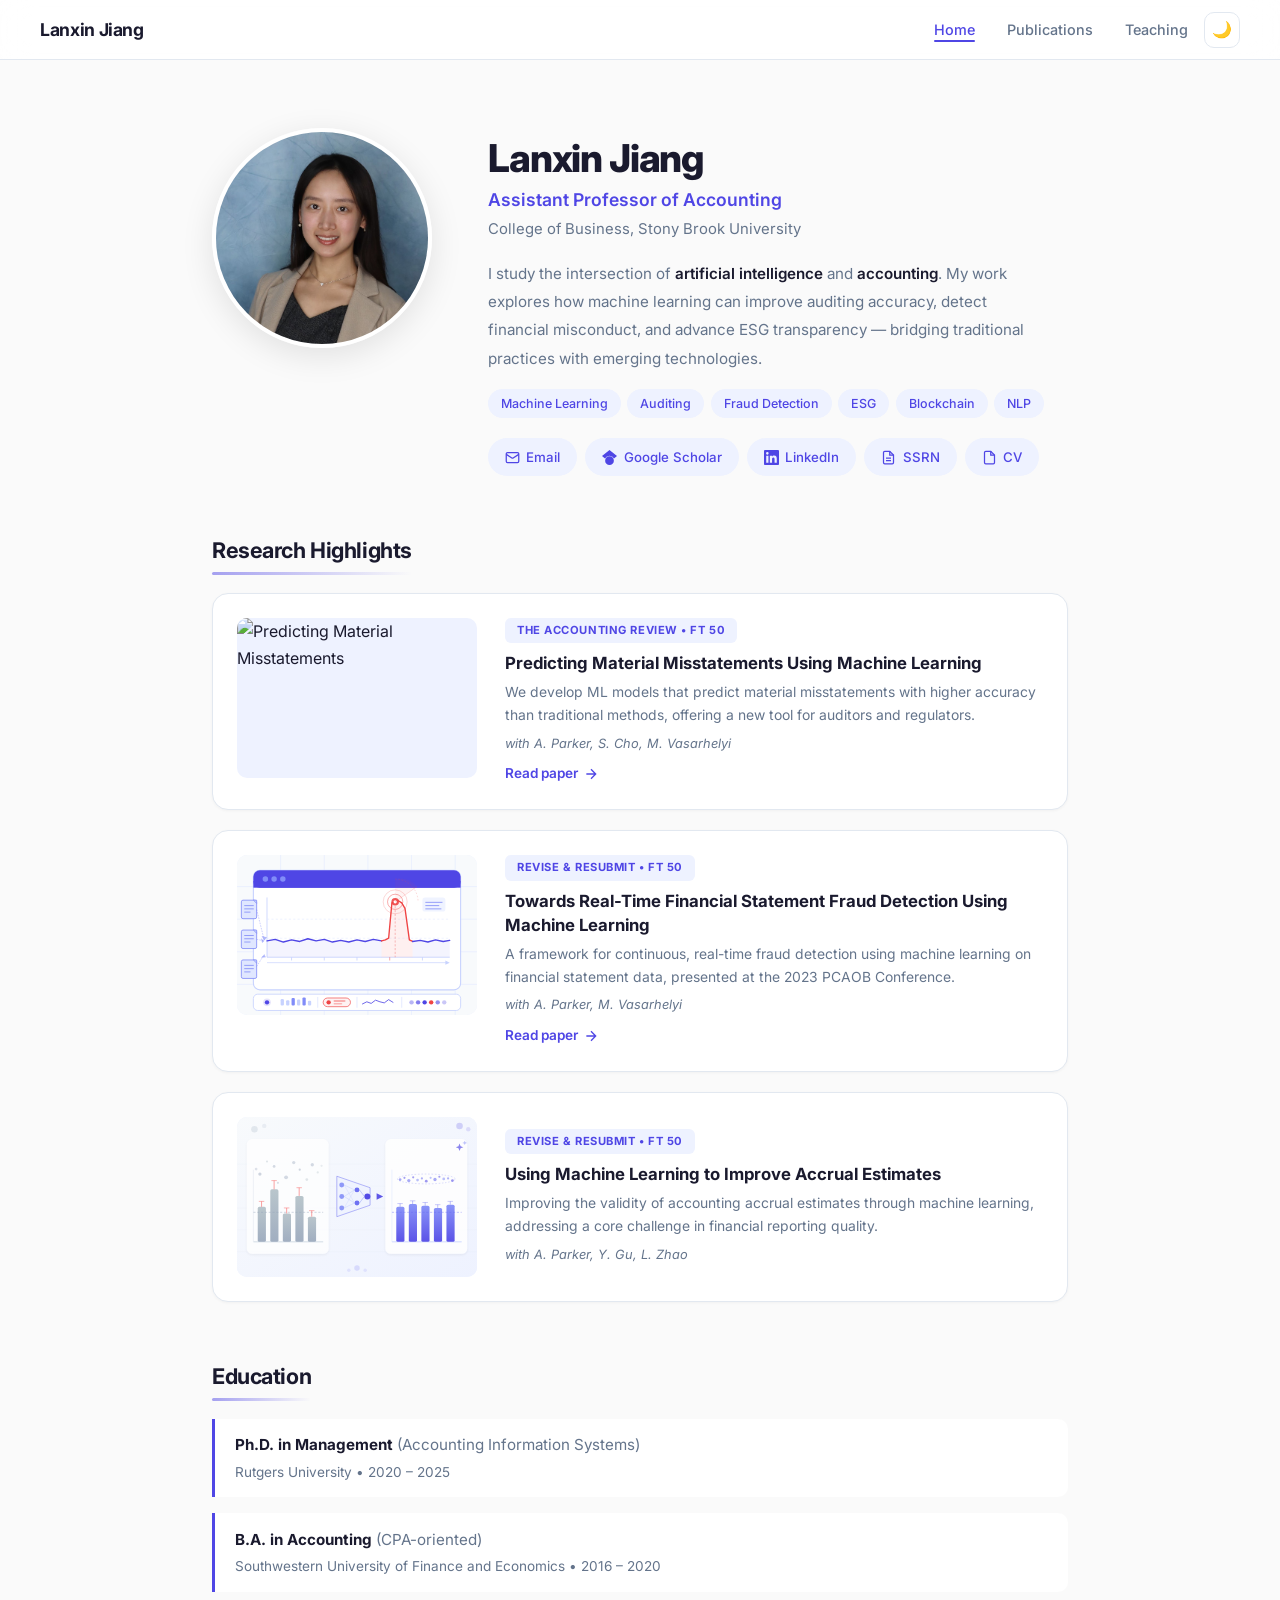
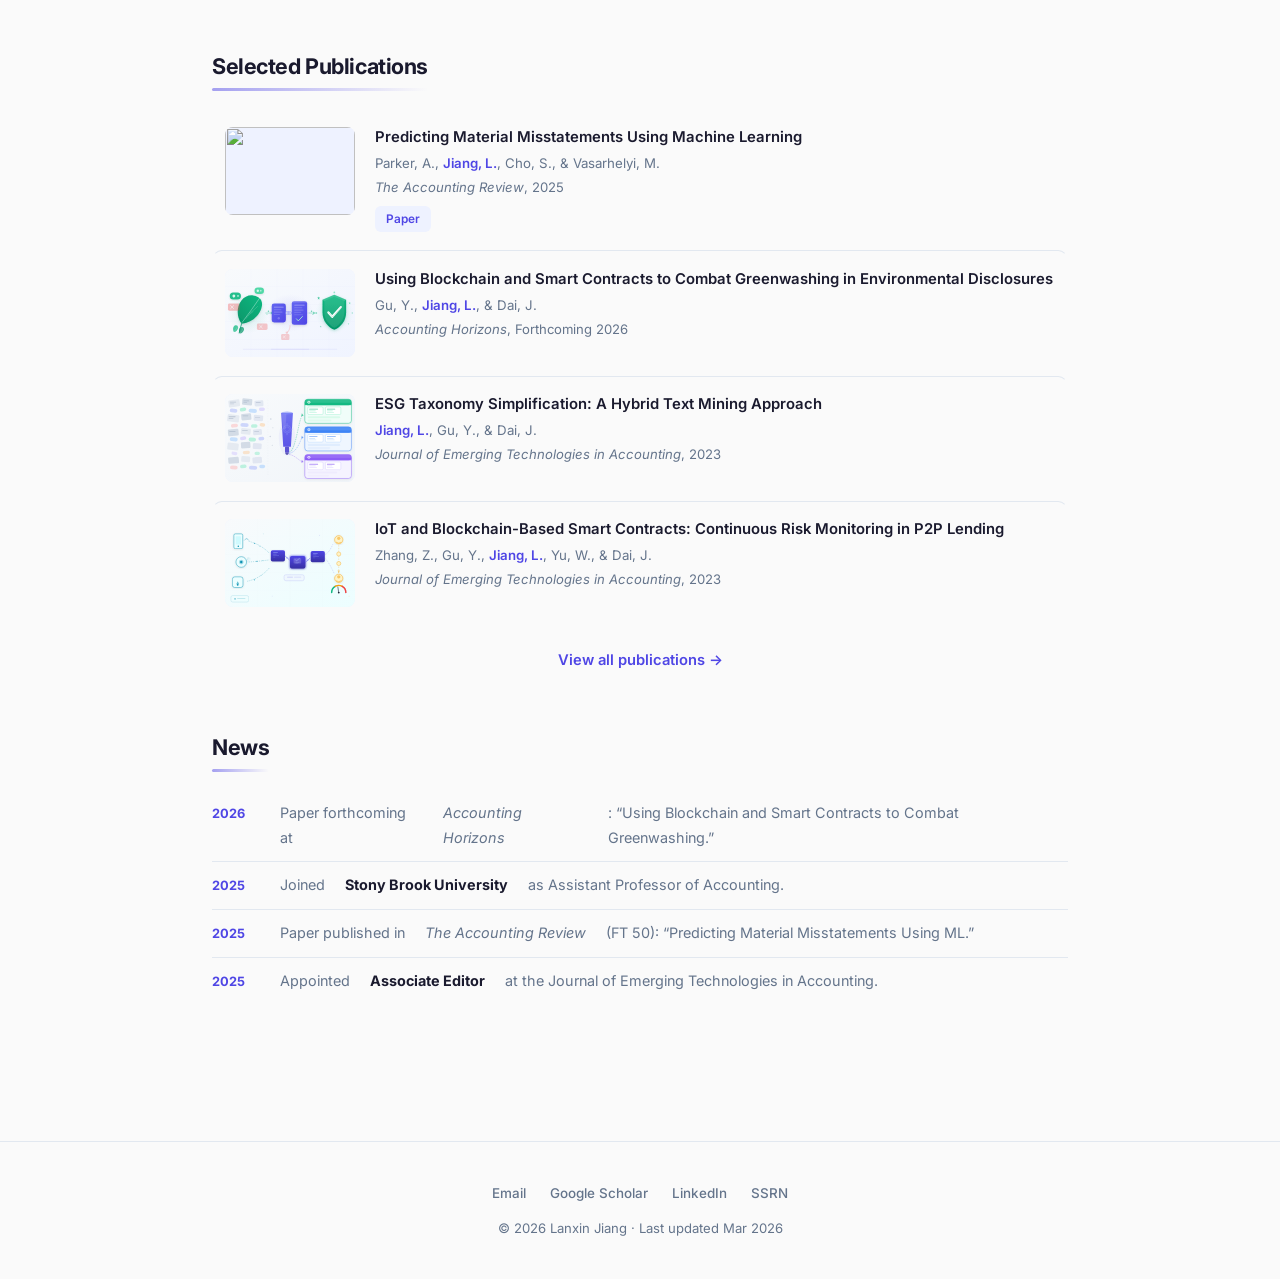
==== commit 5c711bf9: "Fix ESG taxonomy SVG and update footer year - Rebuilt ESG taxonomy SVG so all 3 clusters (E/S/G) dis" ====
--- a/index.html
+++ b/index.html
@@ -217,7 +217,7 @@
     <a href="https://www.linkedin.com/in/lanxin-jiang/" target="_blank">LinkedIn</a>
     <a href="https://papers.ssrn.com/sol3/cf_dev/AbsByAuth.cfm?per_id=4017853" target="_blank">SSRN</a>
   </div>
-  <p>&copy; 2025 Lanxin Jiang</p>
+  <p>&copy; 2026 Lanxin Jiang &middot; Last updated Mar 2026</p>
 </footer>
 
 <script src="assets/js/main.js"></script>
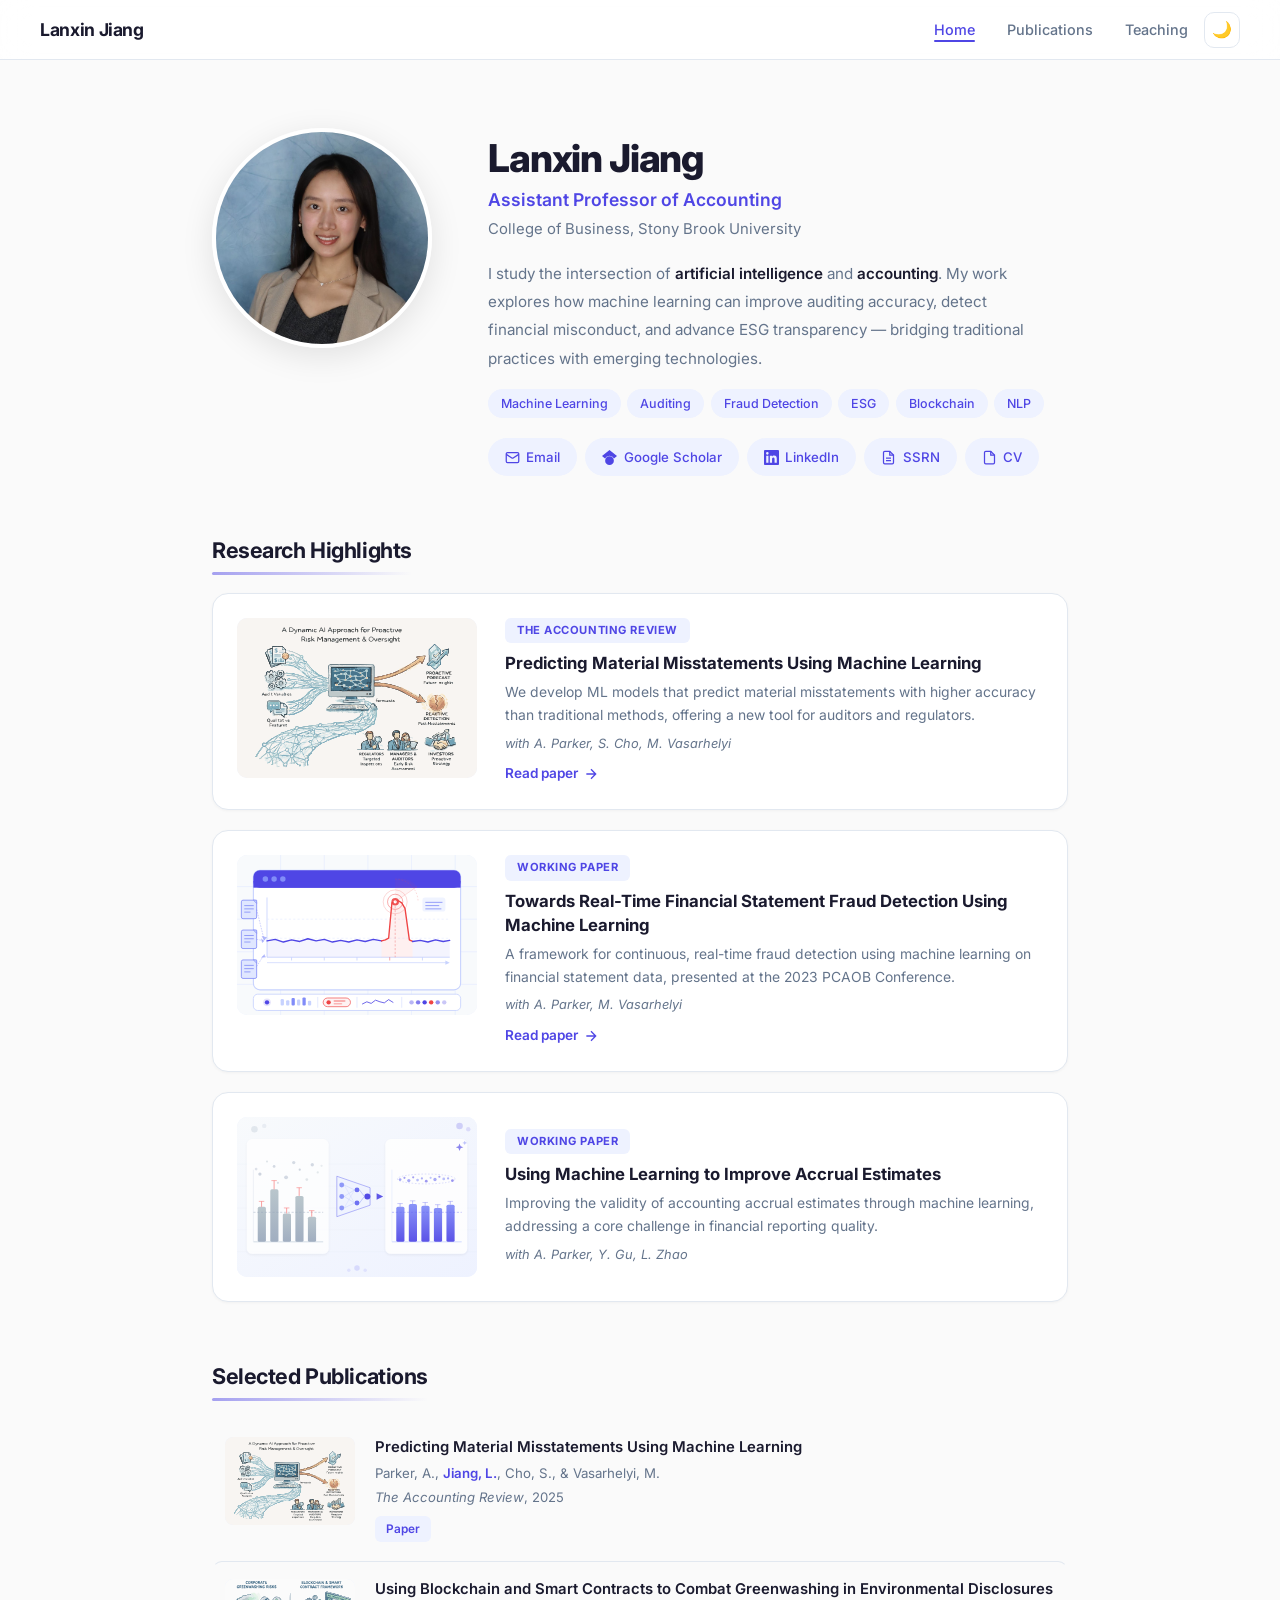
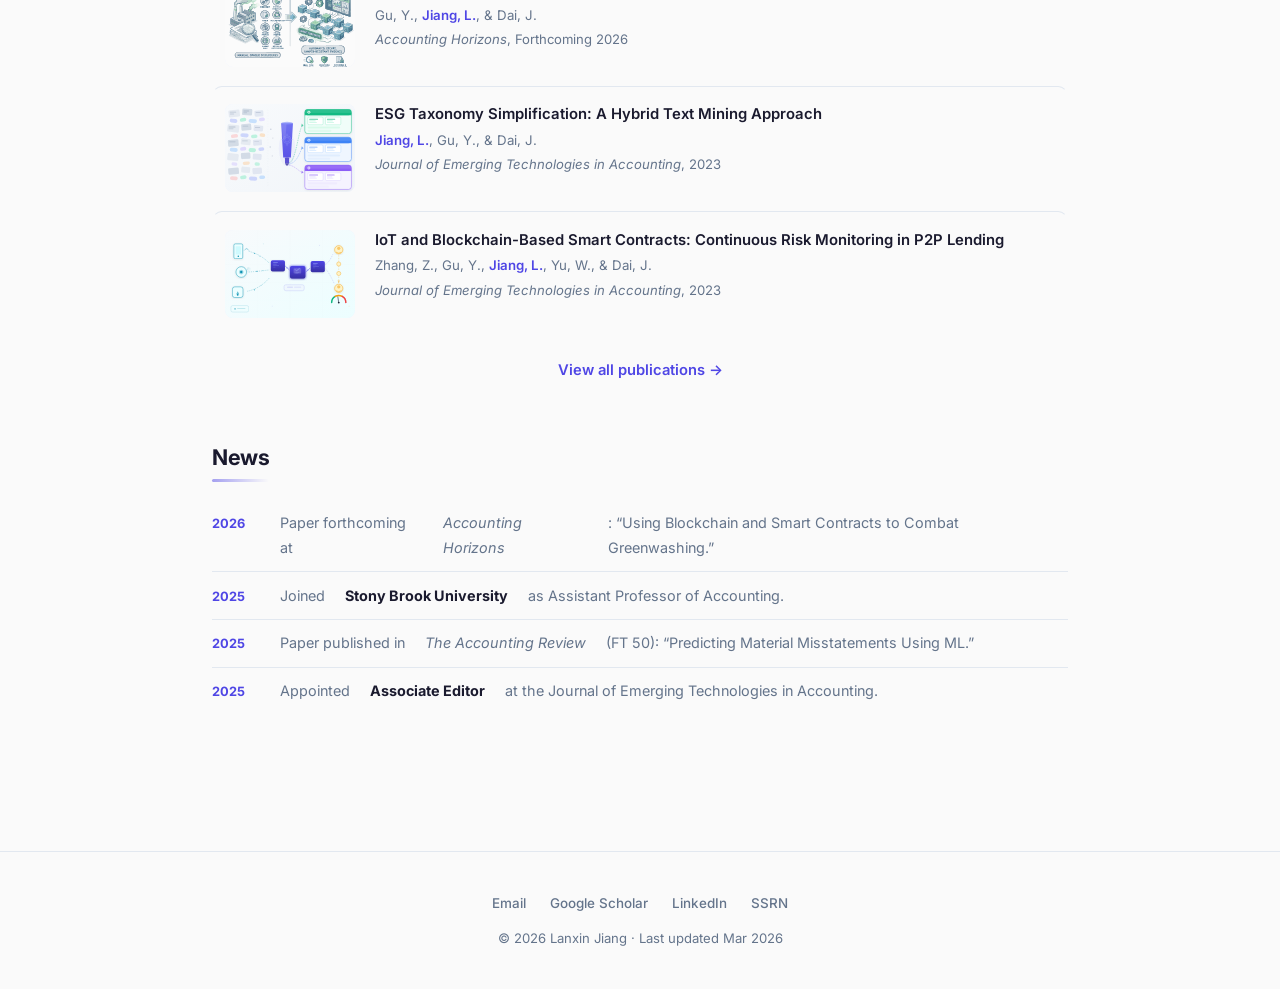
==== commit 9439a43d: "Remove education section, FT50/R&R badges; rebuild misstatement SVG - Removed Education section from" ====
--- a/index.html
+++ b/index.html
@@ -91,7 +91,7 @@
         <img src="assets/images/covers/misstatement.svg" alt="Predicting Material Misstatements">
       </div>
       <div class="rh-body">
-        <span class="rh-badge">The Accounting Review &bull; FT 50</span>
+        <span class="rh-badge">The Accounting Review</span>
         <h3>Predicting Material Misstatements Using Machine Learning</h3>
         <p>We develop ML models that predict material misstatements with higher accuracy than traditional methods, offering a new tool for auditors and regulators.</p>
         <span class="rh-authors">with A. Parker, S. Cho, M. Vasarhelyi</span>
@@ -104,7 +104,7 @@
         <img src="assets/images/covers/fraud-detection.svg" alt="Fraud Detection">
       </div>
       <div class="rh-body">
-        <span class="rh-badge">Revise &amp; Resubmit &bull; FT 50</span>
+        <span class="rh-badge">Working Paper</span>
         <h3>Towards Real-Time Financial Statement Fraud Detection Using Machine Learning</h3>
         <p>A framework for continuous, real-time fraud detection using machine learning on financial statement data, presented at the 2023 PCAOB Conference.</p>
         <span class="rh-authors">with A. Parker, M. Vasarhelyi</span>
@@ -117,28 +117,13 @@
         <img src="assets/images/covers/accrual.svg" alt="Accrual Estimates">
       </div>
       <div class="rh-body">
-        <span class="rh-badge">Revise &amp; Resubmit &bull; FT 50</span>
+        <span class="rh-badge">Working Paper</span>
         <h3>Using Machine Learning to Improve Accrual Estimates</h3>
         <p>Improving the validity of accounting accrual estimates through machine learning, addressing a core challenge in financial reporting quality.</p>
         <span class="rh-authors">with A. Parker, Y. Gu, L. Zhao</span>
       </div>
     </a>
 
-  </section>
-
-  <!-- ===== Education ===== -->
-  <section class="section" id="education">
-    <h2 class="heading">Education</h2>
-    <div class="edu-grid">
-      <div class="edu-item">
-        <div class="edu-degree">Ph.D. in Management <span class="edu-field">(Accounting Information Systems)</span></div>
-        <div class="edu-school">Rutgers University &bull; 2020 &ndash; 2025</div>
-      </div>
-      <div class="edu-item">
-        <div class="edu-degree">B.A. in Accounting <span class="edu-field">(CPA-oriented)</span></div>
-        <div class="edu-school">Southwestern University of Finance and Economics &bull; 2016 &ndash; 2020</div>
-      </div>
-    </div>
   </section>
 
   <!-- ===== Selected Publications ===== -->
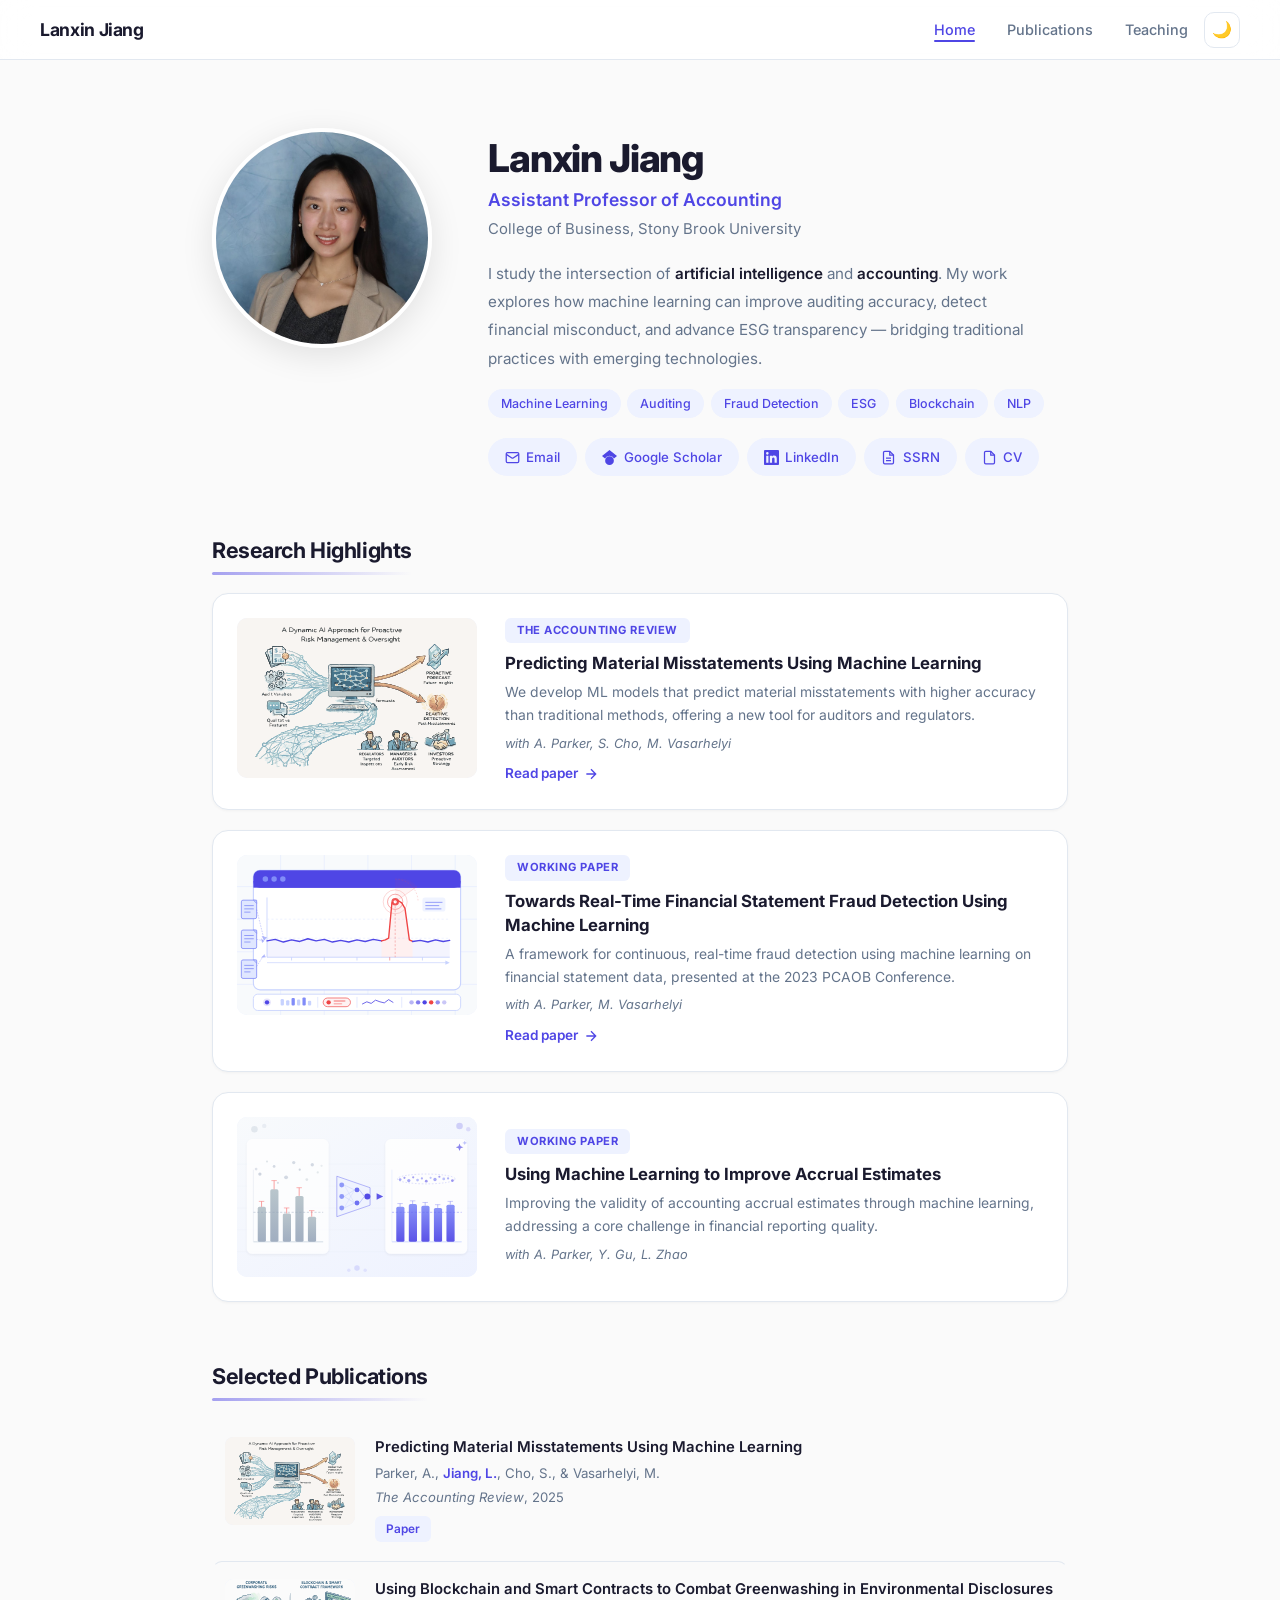
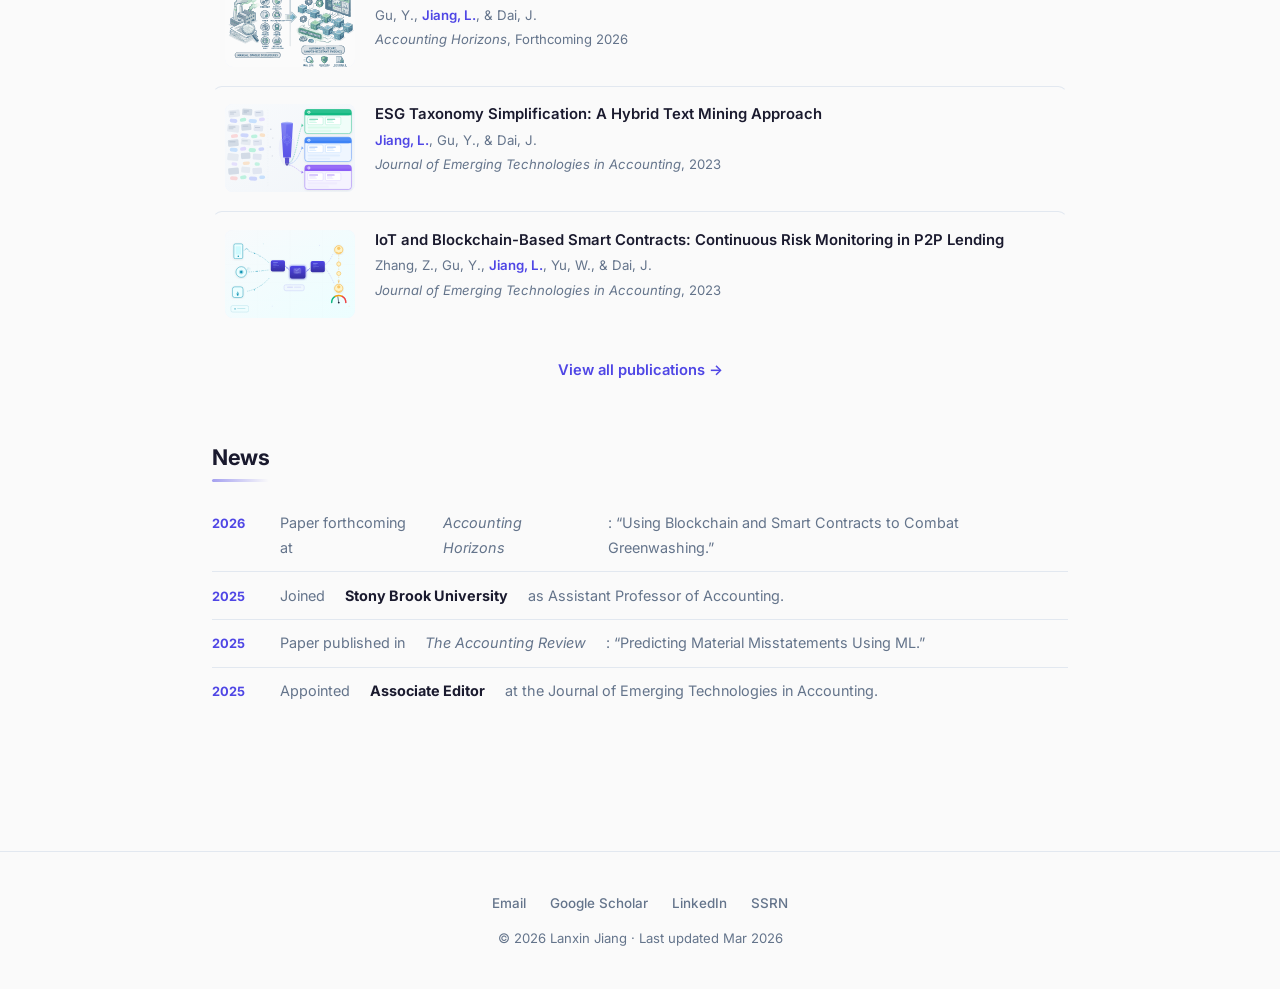
==== commit 3de2da56: "Remove last FT 50 reference from News section Co-Authored-By: Claude Opus 4.6 <noreply@anthropic.com" ====
--- a/index.html
+++ b/index.html
@@ -188,7 +188,7 @@
     <div class="news-grid">
       <div class="news-entry"><span class="news-date">2026</span> Paper forthcoming at <em>Accounting Horizons</em>: &ldquo;Using Blockchain and Smart Contracts to Combat Greenwashing.&rdquo;</div>
       <div class="news-entry"><span class="news-date">2025</span> Joined <strong>Stony Brook University</strong> as Assistant Professor of Accounting.</div>
-      <div class="news-entry"><span class="news-date">2025</span> Paper published in <em>The Accounting Review</em> (FT 50): &ldquo;Predicting Material Misstatements Using ML.&rdquo;</div>
+      <div class="news-entry"><span class="news-date">2025</span> Paper published in <em>The Accounting Review</em>: &ldquo;Predicting Material Misstatements Using ML.&rdquo;</div>
       <div class="news-entry"><span class="news-date">2025</span> Appointed <strong>Associate Editor</strong> at the Journal of Emerging Technologies in Accounting.</div>
     </div>
   </section>
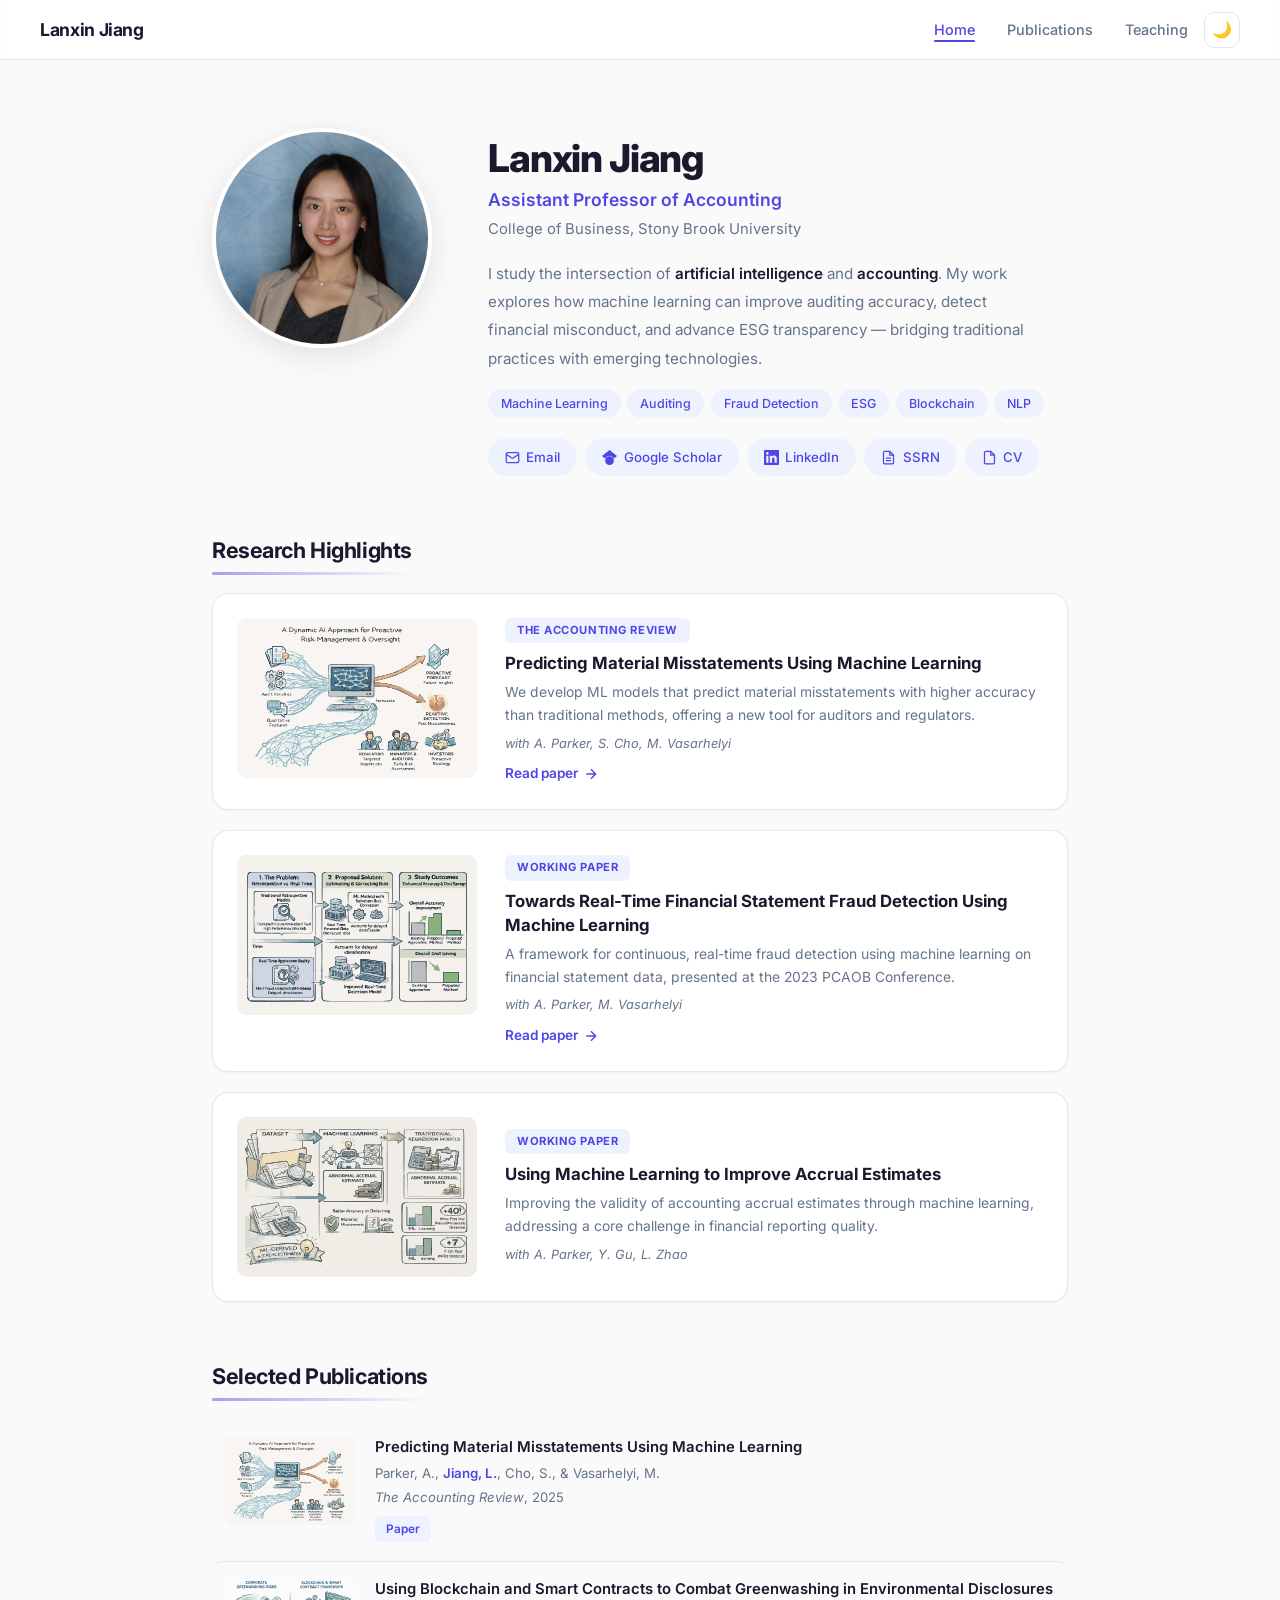
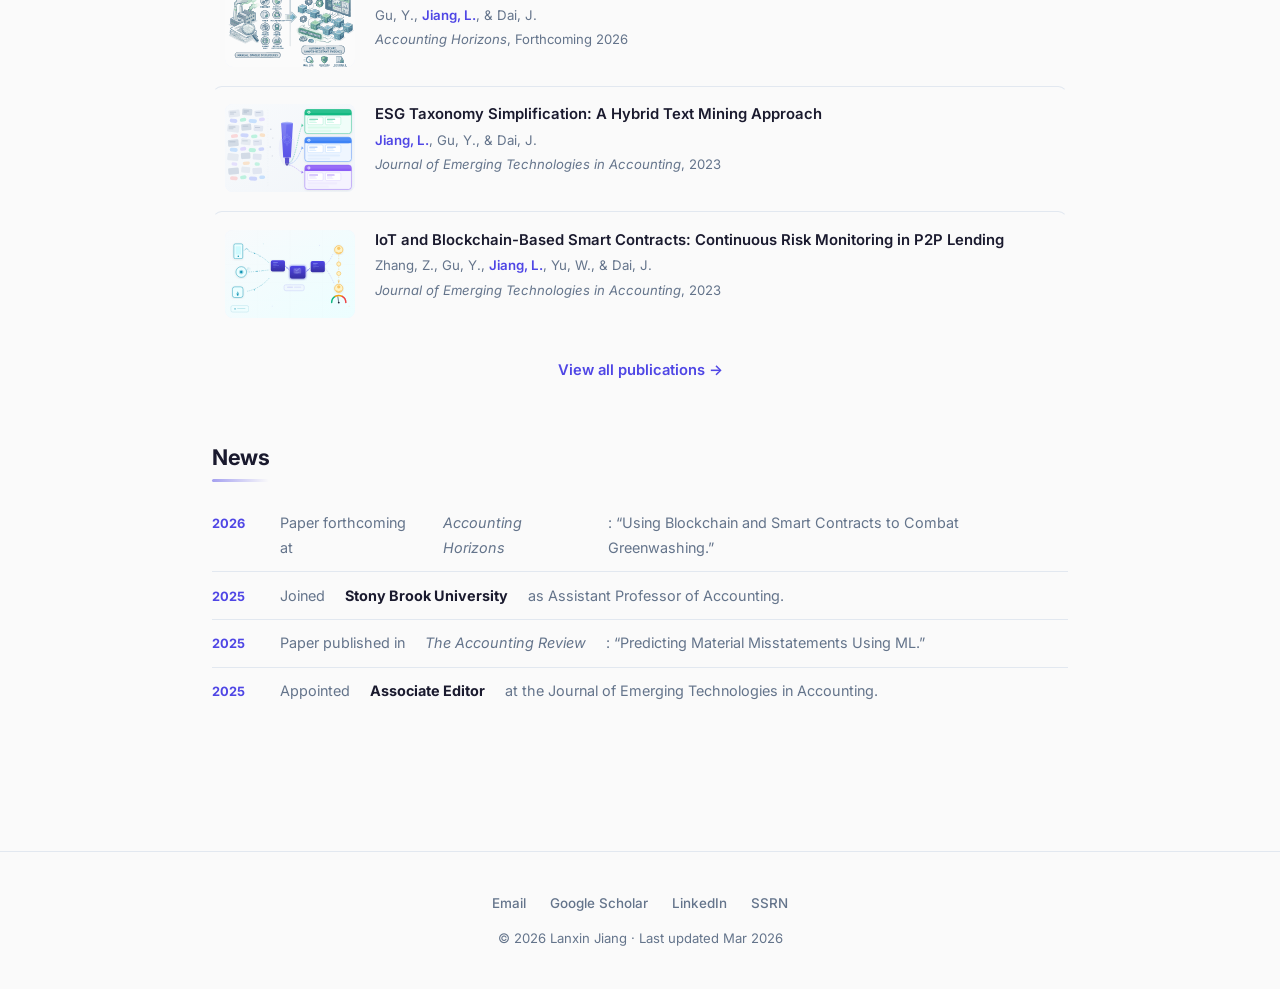
==== commit 1bf20cd6: "Accessibility and design polish from Web Interface Guidelines audit - Added theme-color meta tags fo" ====
--- a/index.html
+++ b/index.html
@@ -10,6 +10,8 @@
   <link href="https://fonts.googleapis.com/css2?family=Inter:wght@400;500;600;700;800&display=swap" rel="stylesheet">
   <link rel="stylesheet" href="assets/css/style.css">
   <link rel="icon" href="data:image/svg+xml,<svg xmlns='http://www.w3.org/2000/svg' viewBox='0 0 100 100'><text y='.9em' font-size='90'>L</text></svg>">
+  <meta name="theme-color" content="#ffffff" media="(prefers-color-scheme: light)">
+  <meta name="theme-color" content="#0f172a" media="(prefers-color-scheme: dark)">
 </head>
 <body>
 
@@ -24,7 +26,7 @@
     </ul>
     <button class="theme-toggle" id="theme-toggle" aria-label="Toggle theme"></button>
     <button class="menu-btn" id="menu-btn" aria-label="Menu">
-      <svg width="22" height="22" viewBox="0 0 24 24" fill="none" stroke="currentColor" stroke-width="2"><line x1="3" y1="6" x2="21" y2="6"/><line x1="3" y1="12" x2="21" y2="12"/><line x1="3" y1="18" x2="21" y2="18"/></svg>
+      <svg width="22" height="22" viewBox="0 0 24 24" fill="none" stroke="currentColor" stroke-width="2" aria-hidden="true"><line x1="3" y1="6" x2="21" y2="6"/><line x1="3" y1="12" x2="21" y2="12"/><line x1="3" y1="18" x2="21" y2="18"/></svg>
     </button>
   </div>
 </nav>
@@ -39,7 +41,7 @@
   <!-- ===== Hero / About ===== -->
   <section class="hero" id="about">
     <div class="hero-photo">
-      <img src="assets/images/avatar.jpg" alt="Lanxin Jiang" class="avatar">
+      <img src="assets/images/avatar.jpg" alt="Lanxin Jiang" class="avatar" width="220" height="220">
     </div>
     <div class="hero-content">
       <h1>Lanxin Jiang</h1>
@@ -59,23 +61,23 @@
       </div>
       <div class="link-row">
         <a href="mailto:lanxin.jiang@stonybrook.edu" class="link-pill">
-          <svg viewBox="0 0 24 24" fill="none" stroke="currentColor" stroke-width="2"><rect x="2" y="4" width="20" height="16" rx="2"/><path d="m22 7-8.97 5.7a1.94 1.94 0 0 1-2.06 0L2 7"/></svg>
+          <svg viewBox="0 0 24 24" fill="none" stroke="currentColor" stroke-width="2" aria-hidden="true"><rect x="2" y="4" width="20" height="16" rx="2"/><path d="m22 7-8.97 5.7a1.94 1.94 0 0 1-2.06 0L2 7"/></svg>
           Email
         </a>
         <a href="https://scholar.google.com/citations?user=8lEhc_EAAAAJ&hl=en" target="_blank" class="link-pill">
-          <svg viewBox="0 0 24 24" fill="currentColor"><path d="M12 24a7 7 0 1 1 0-14 7 7 0 0 1 0 14zm0-24L0 9.5l4.838 3.94A8 8 0 0 1 12 9a8 8 0 0 1 7.162 4.44L24 9.5z"/></svg>
+          <svg viewBox="0 0 24 24" fill="currentColor" aria-hidden="true"><path d="M12 24a7 7 0 1 1 0-14 7 7 0 0 1 0 14zm0-24L0 9.5l4.838 3.94A8 8 0 0 1 12 9a8 8 0 0 1 7.162 4.44L24 9.5z"/></svg>
           Google Scholar
         </a>
         <a href="https://www.linkedin.com/in/lanxin-jiang/" target="_blank" class="link-pill">
-          <svg viewBox="0 0 24 24" fill="currentColor"><path d="M20.447 20.452h-3.554v-5.569c0-1.328-.027-3.037-1.852-3.037-1.853 0-2.136 1.445-2.136 2.939v5.667H9.351V9h3.414v1.561h.046c.477-.9 1.637-1.85 3.37-1.85 3.601 0 4.267 2.37 4.267 5.455v6.286zM5.337 7.433a2.062 2.062 0 0 1-2.063-2.065 2.064 2.064 0 1 1 2.063 2.065zm1.782 13.019H3.555V9h3.564v11.452zM22.225 0H1.771C.792 0 0 .774 0 1.729v20.542C0 23.227.792 24 1.771 24h20.451C23.2 24 24 23.227 24 22.271V1.729C24 .774 23.2 0 22.222 0h.003z"/></svg>
+          <svg viewBox="0 0 24 24" fill="currentColor" aria-hidden="true"><path d="M20.447 20.452h-3.554v-5.569c0-1.328-.027-3.037-1.852-3.037-1.853 0-2.136 1.445-2.136 2.939v5.667H9.351V9h3.414v1.561h.046c.477-.9 1.637-1.85 3.37-1.85 3.601 0 4.267 2.37 4.267 5.455v6.286zM5.337 7.433a2.062 2.062 0 0 1-2.063-2.065 2.064 2.064 0 1 1 2.063 2.065zm1.782 13.019H3.555V9h3.564v11.452zM22.225 0H1.771C.792 0 0 .774 0 1.729v20.542C0 23.227.792 24 1.771 24h20.451C23.2 24 24 23.227 24 22.271V1.729C24 .774 23.2 0 22.222 0h.003z"/></svg>
           LinkedIn
         </a>
         <a href="https://papers.ssrn.com/sol3/cf_dev/AbsByAuth.cfm?per_id=4017853" target="_blank" class="link-pill">
-          <svg viewBox="0 0 24 24" fill="none" stroke="currentColor" stroke-width="2"><path d="M14 2H6a2 2 0 0 0-2 2v16a2 2 0 0 0 2 2h12a2 2 0 0 0 2-2V8z"/><polyline points="14 2 14 8 20 8"/><line x1="16" y1="13" x2="8" y2="13"/><line x1="16" y1="17" x2="8" y2="17"/></svg>
+          <svg viewBox="0 0 24 24" fill="none" stroke="currentColor" stroke-width="2" aria-hidden="true"><path d="M14 2H6a2 2 0 0 0-2 2v16a2 2 0 0 0 2 2h12a2 2 0 0 0 2-2V8z"/><polyline points="14 2 14 8 20 8"/><line x1="16" y1="13" x2="8" y2="13"/><line x1="16" y1="17" x2="8" y2="17"/></svg>
           SSRN
         </a>
         <a href="https://www.stonybrook.edu/commcms/business/_cv/faculty/LANJIANG.pdf" target="_blank" class="link-pill">
-          <svg viewBox="0 0 24 24" fill="none" stroke="currentColor" stroke-width="2"><path d="M14 2H6a2 2 0 0 0-2 2v16a2 2 0 0 0 2 2h12a2 2 0 0 0 2-2V8z"/><polyline points="14 2 14 8 20 8"/></svg>
+          <svg viewBox="0 0 24 24" fill="none" stroke="currentColor" stroke-width="2" aria-hidden="true"><path d="M14 2H6a2 2 0 0 0-2 2v16a2 2 0 0 0 2 2h12a2 2 0 0 0 2-2V8z"/><polyline points="14 2 14 8 20 8"/></svg>
           CV
         </a>
       </div>
--- a/assets/css/style.css
+++ b/assets/css/style.css
@@ -18,6 +18,7 @@
   --radius-sm: 10px;
 }
 [data-theme="dark"] {
+  color-scheme: dark;
   --bg: #0f172a;
   --bg-alt: #1e293b;
   --text: #e2e8f0;
@@ -36,10 +37,12 @@
 
 /* ===== Reset ===== */
 *,*::before,*::after{box-sizing:border-box;margin:0;padding:0}
-html{scroll-behavior:smooth}
+html{scroll-behavior:smooth;scroll-margin-top:70px}
 body{font-family:'Inter',-apple-system,BlinkMacSystemFont,'Segoe UI',sans-serif;background:var(--bg);color:var(--text);line-height:1.7;transition:background .3s,color .3s}
 a{color:var(--accent);text-decoration:none;transition:color .2s}
 a:hover{color:var(--accent-text)}
+:focus-visible{outline:2px solid var(--accent);outline-offset:2px;border-radius:4px}
+@media(prefers-reduced-motion:reduce){*,*::before,*::after{animation-duration:0.01ms!important;transition-duration:0.01ms!important}}
 img{max-width:100%;display:block}
 
 /* ===== Navbar ===== */
@@ -74,7 +77,7 @@
 .hero-photo{flex-shrink:0}
 .avatar{width:220px;height:220px;border-radius:50%;object-fit:cover;object-position:center top;box-shadow:var(--shadow-lg);border:4px solid var(--bg-alt)}
 .hero-content{padding-top:.5rem}
-.hero-content h1{font-size:2.4rem;font-weight:800;letter-spacing:-0.03em;line-height:1.15}
+.hero-content h1{font-size:2.4rem;font-weight:800;letter-spacing:-0.03em;line-height:1.15;text-wrap:balance}
 .subtitle{color:var(--accent);font-weight:600;font-size:1.1rem;margin-top:.3rem}
 .affiliation{color:var(--text-dim);font-size:.93rem;margin-top:.15rem}
 .intro{color:var(--text-dim);font-size:.95rem;margin-top:1.1rem;line-height:1.85;max-width:540px}
@@ -93,7 +96,7 @@
 
 /* ===== Sections ===== */
 .section{margin-bottom:3.5rem}
-.heading{font-size:1.35rem;font-weight:700;letter-spacing:-0.02em;margin-bottom:1.5rem;position:relative;display:inline-block}
+.heading{font-size:1.35rem;font-weight:700;letter-spacing:-0.02em;margin-bottom:1.5rem;position:relative;display:inline-block;text-wrap:balance}
 .heading::after{content:'';position:absolute;left:0;bottom:-6px;height:3px;width:100%;background:linear-gradient(90deg, var(--accent), transparent);border-radius:2px;opacity:.5}
 
 /* ===== Research Highlight Cards ===== */
